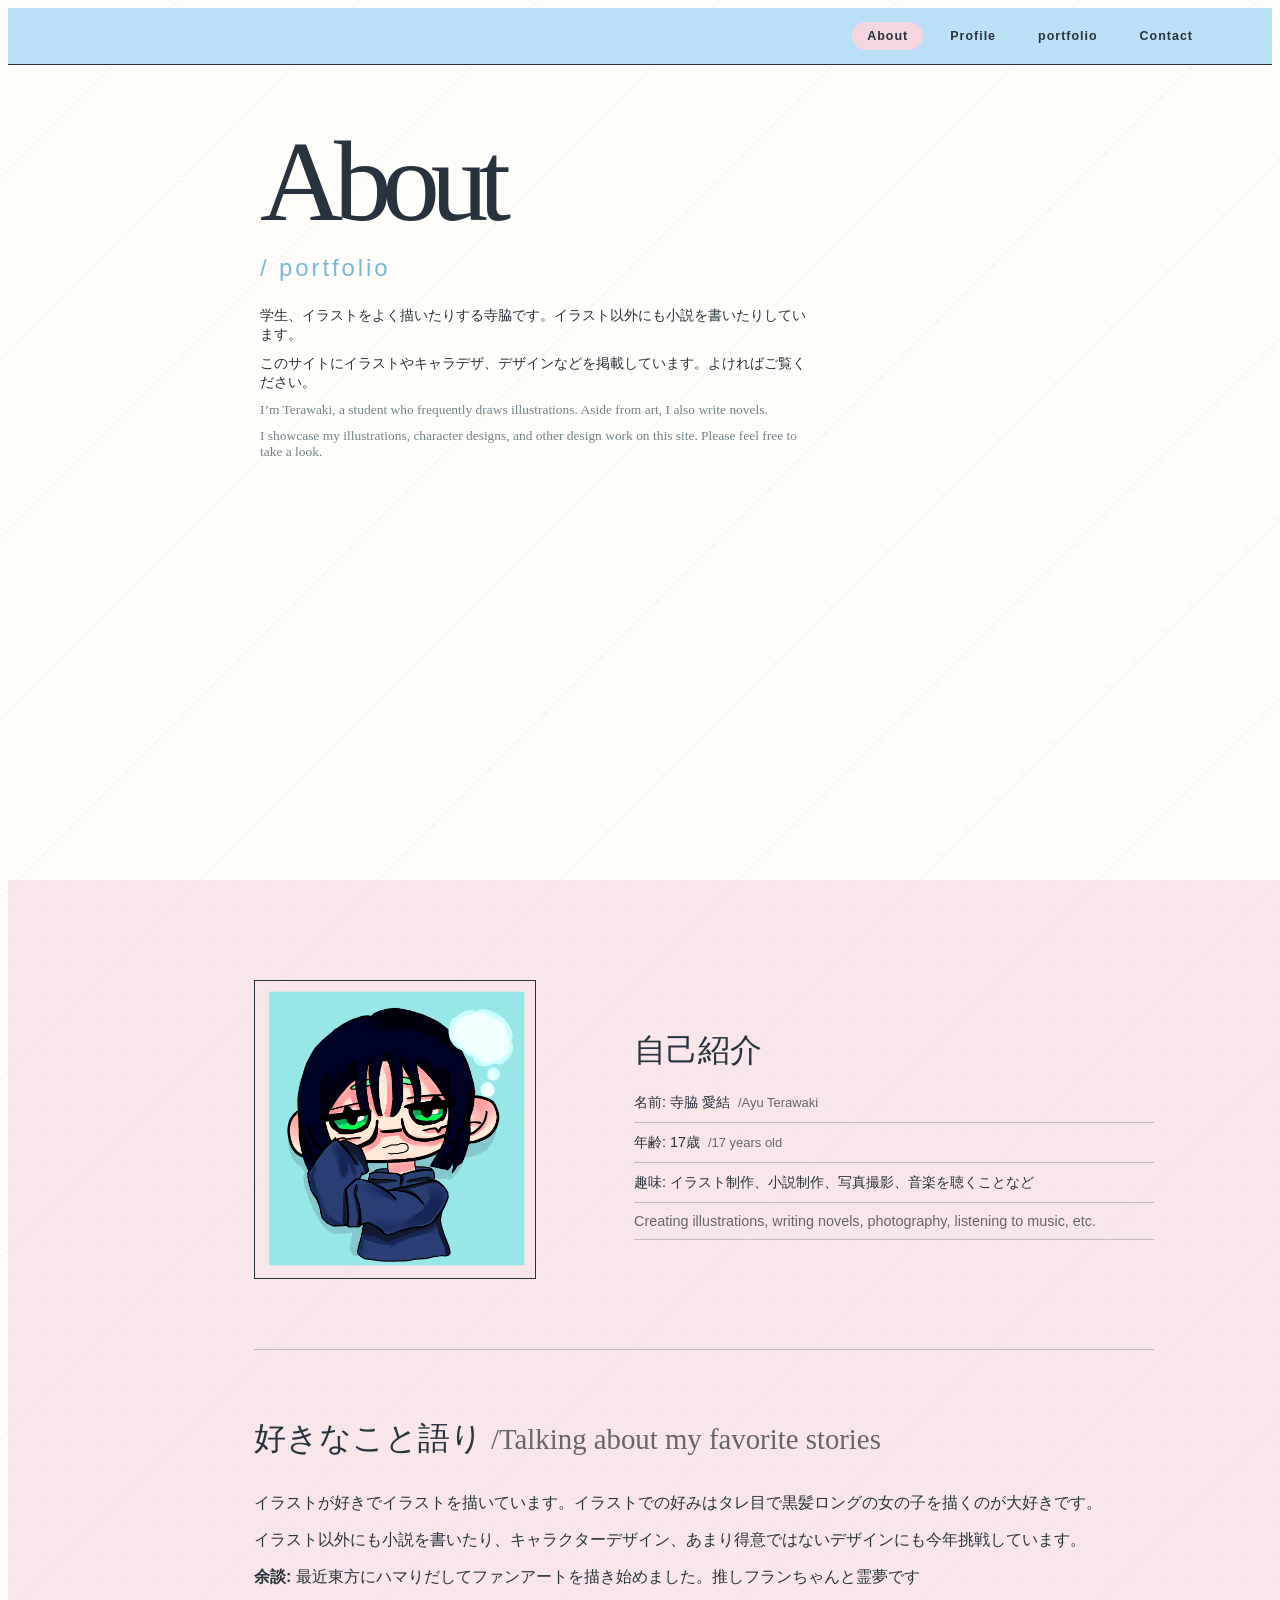
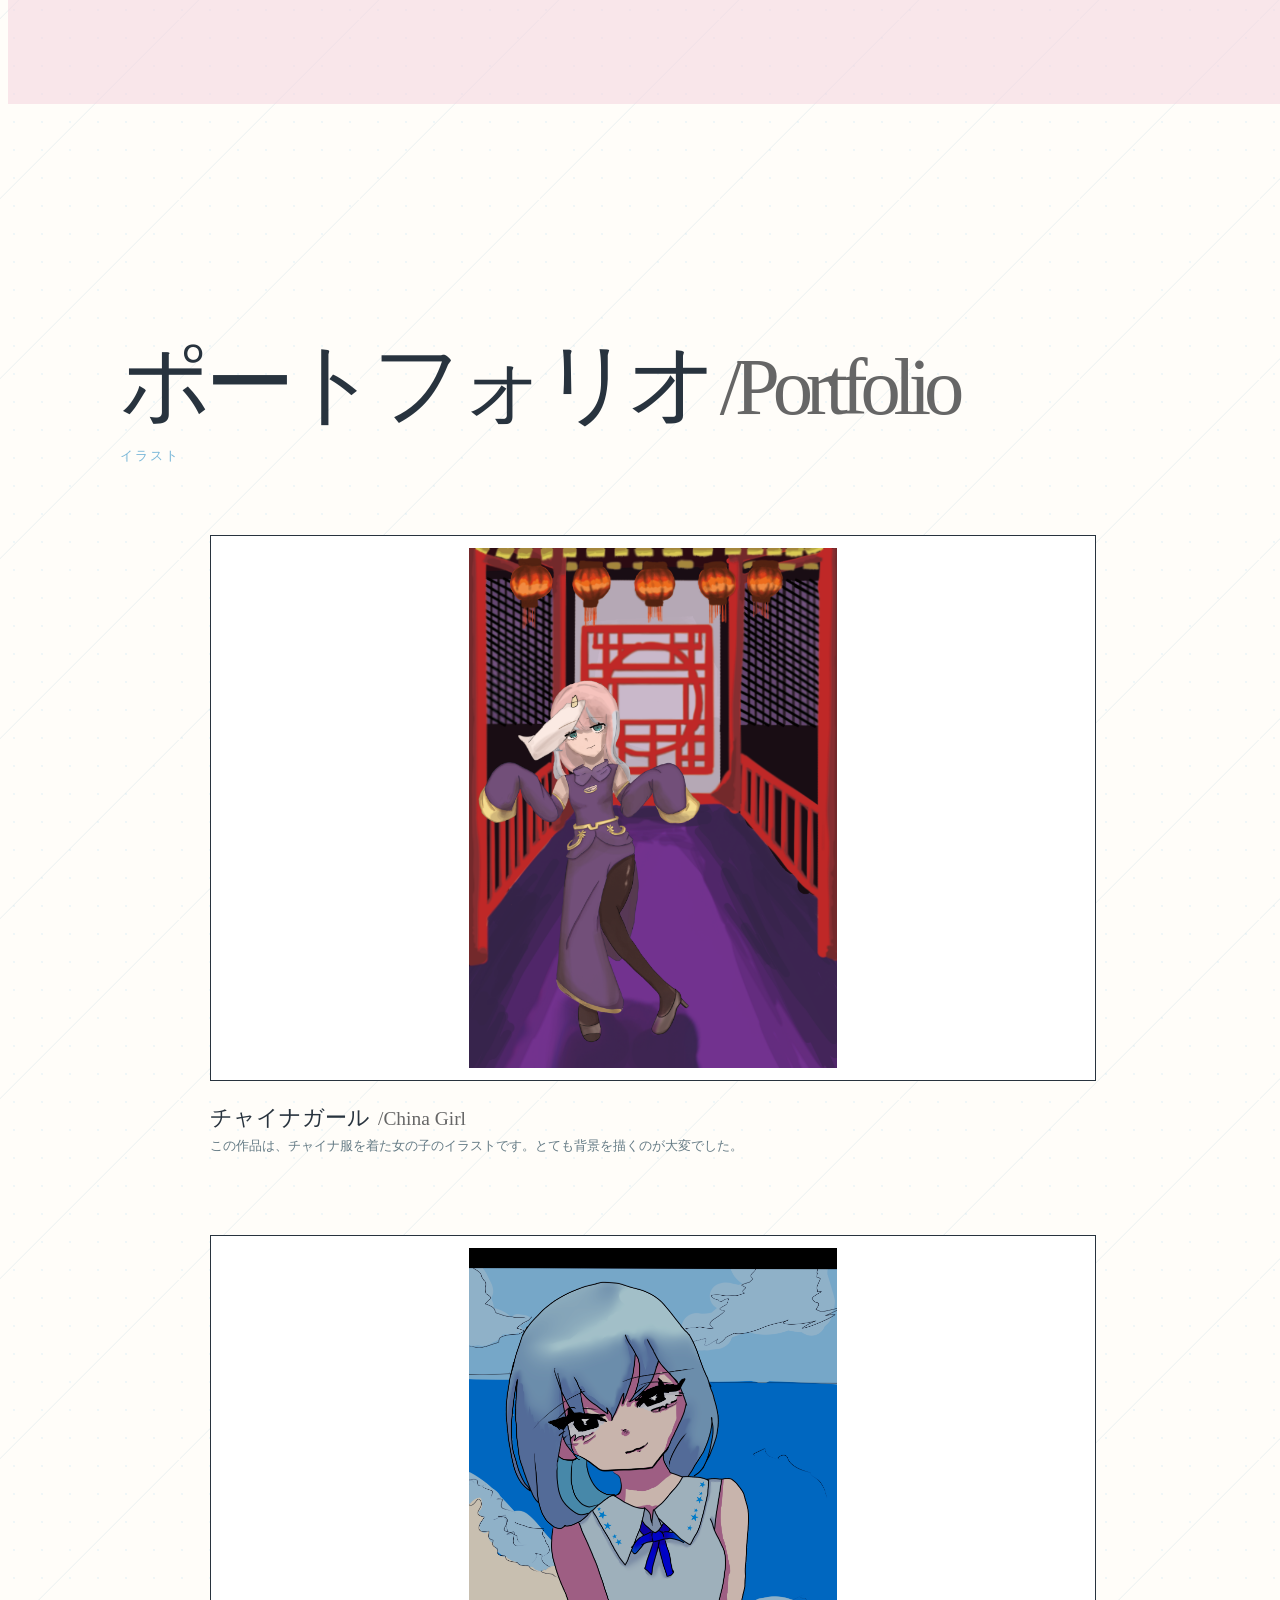
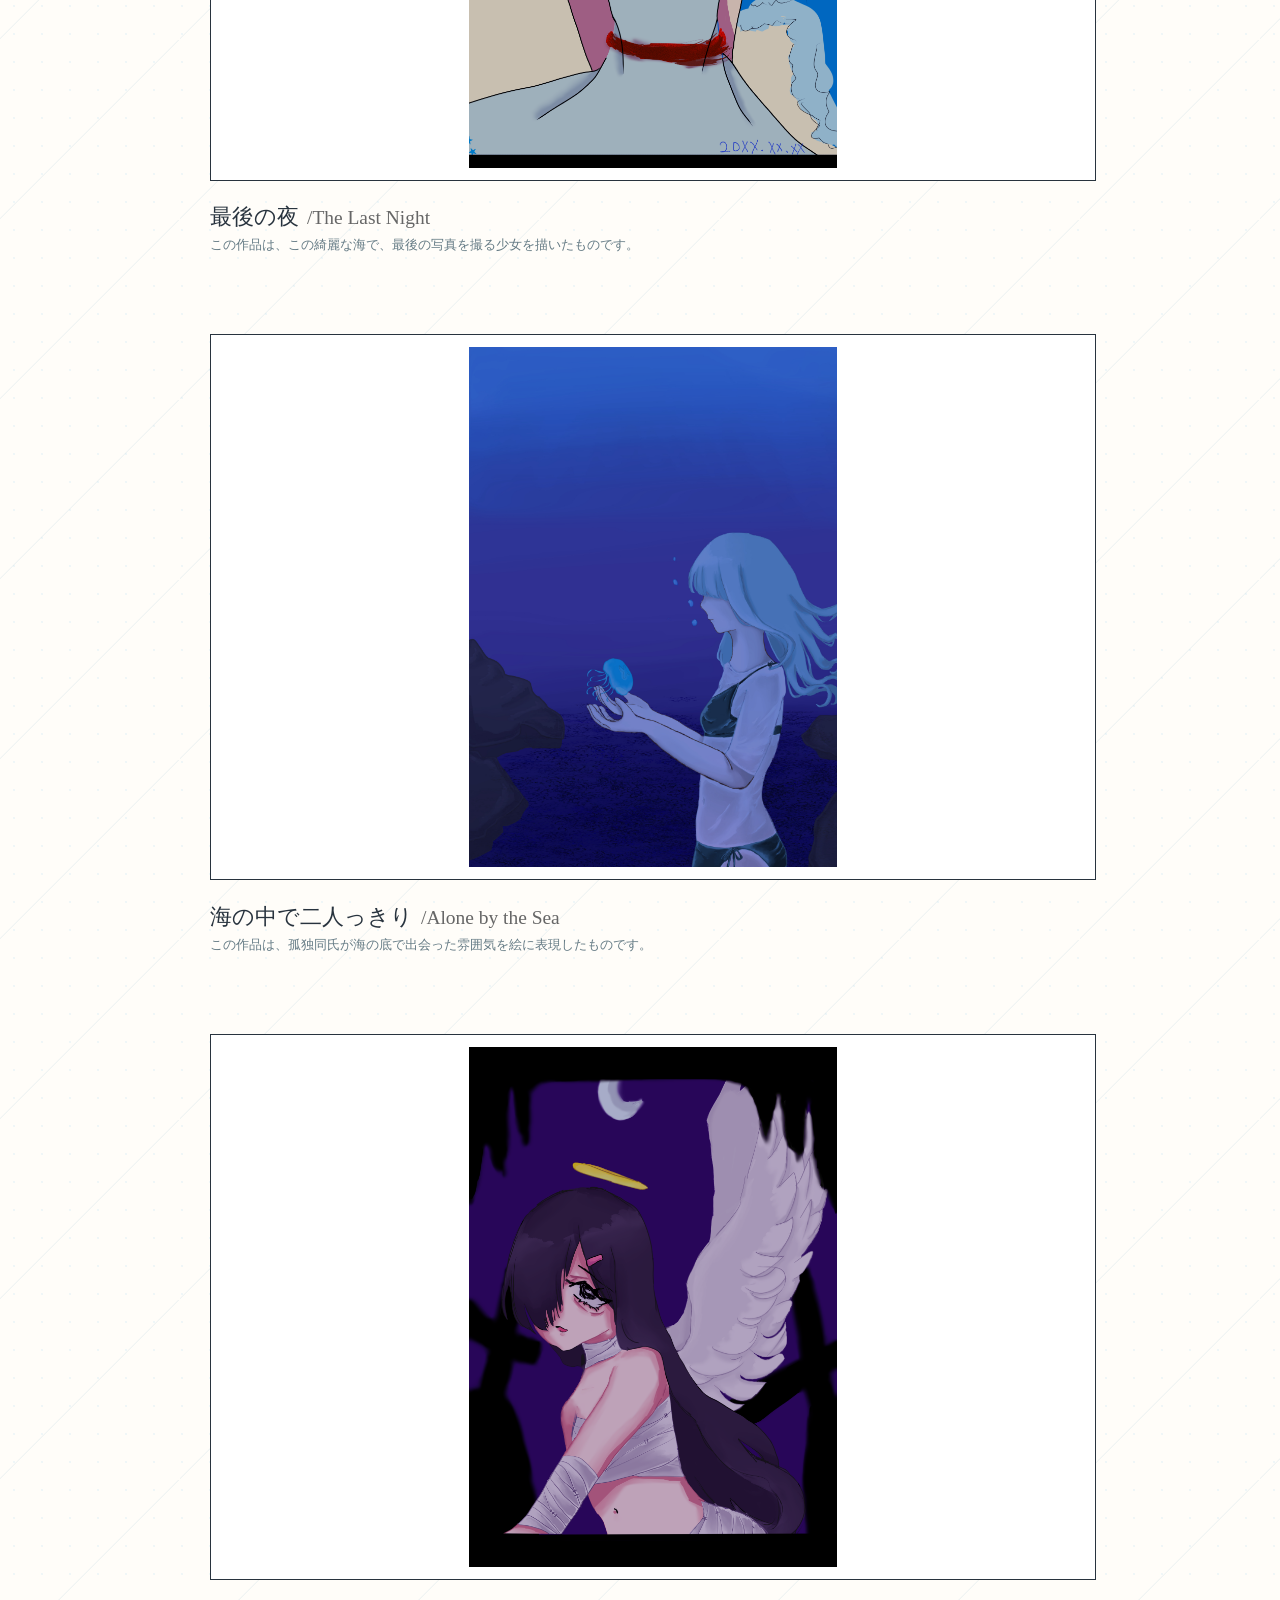
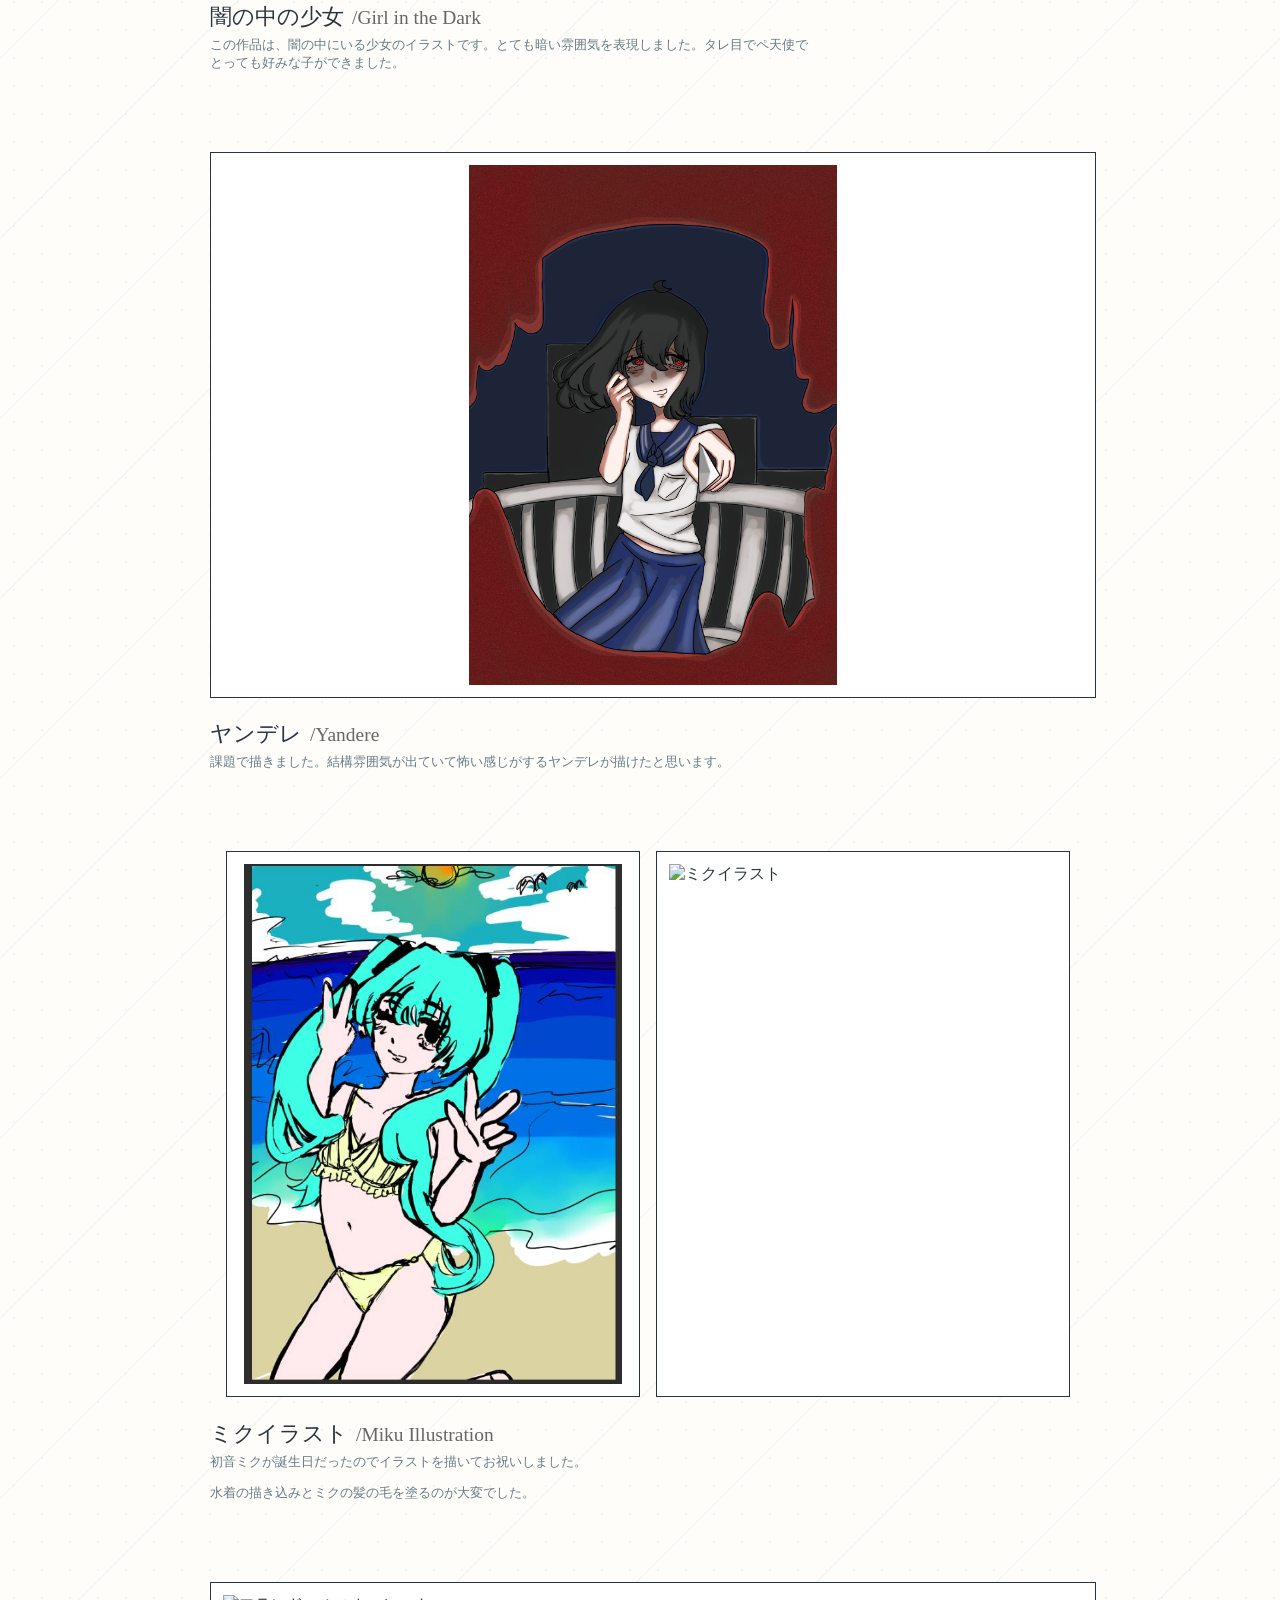
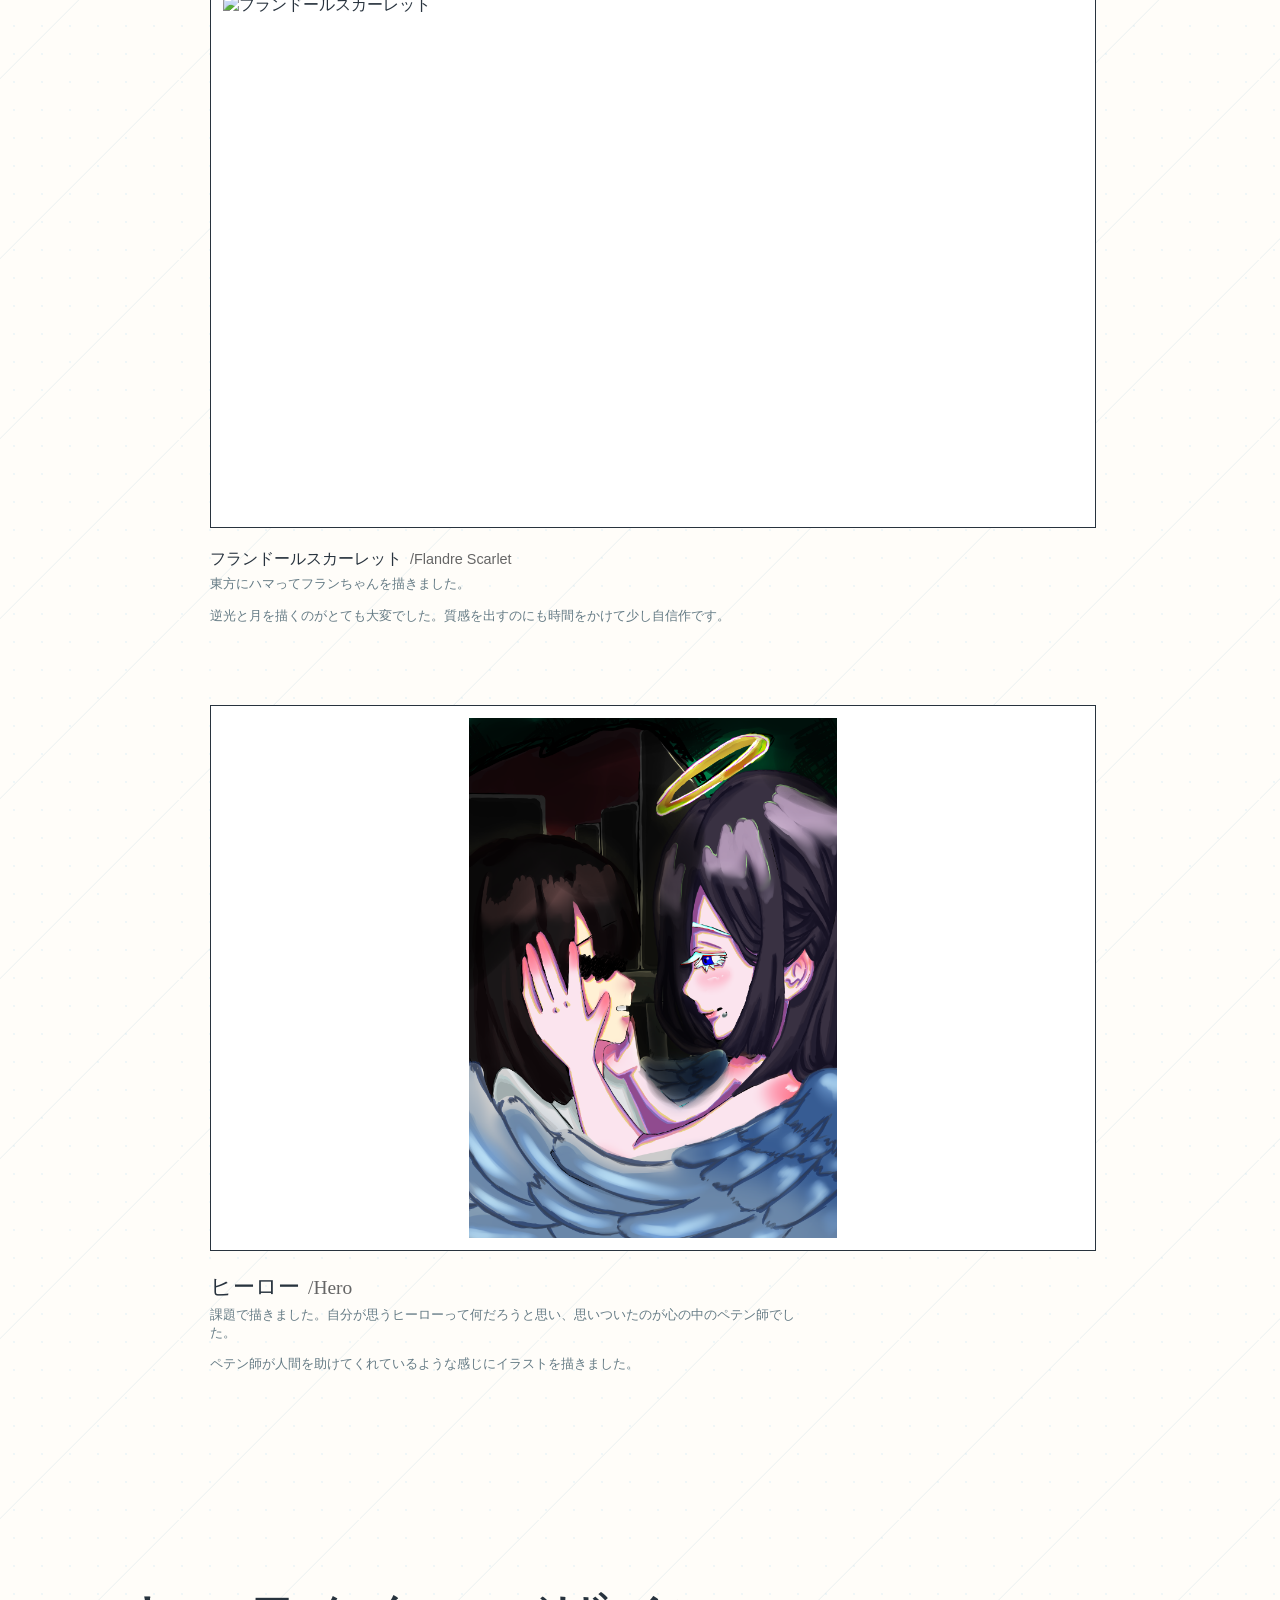
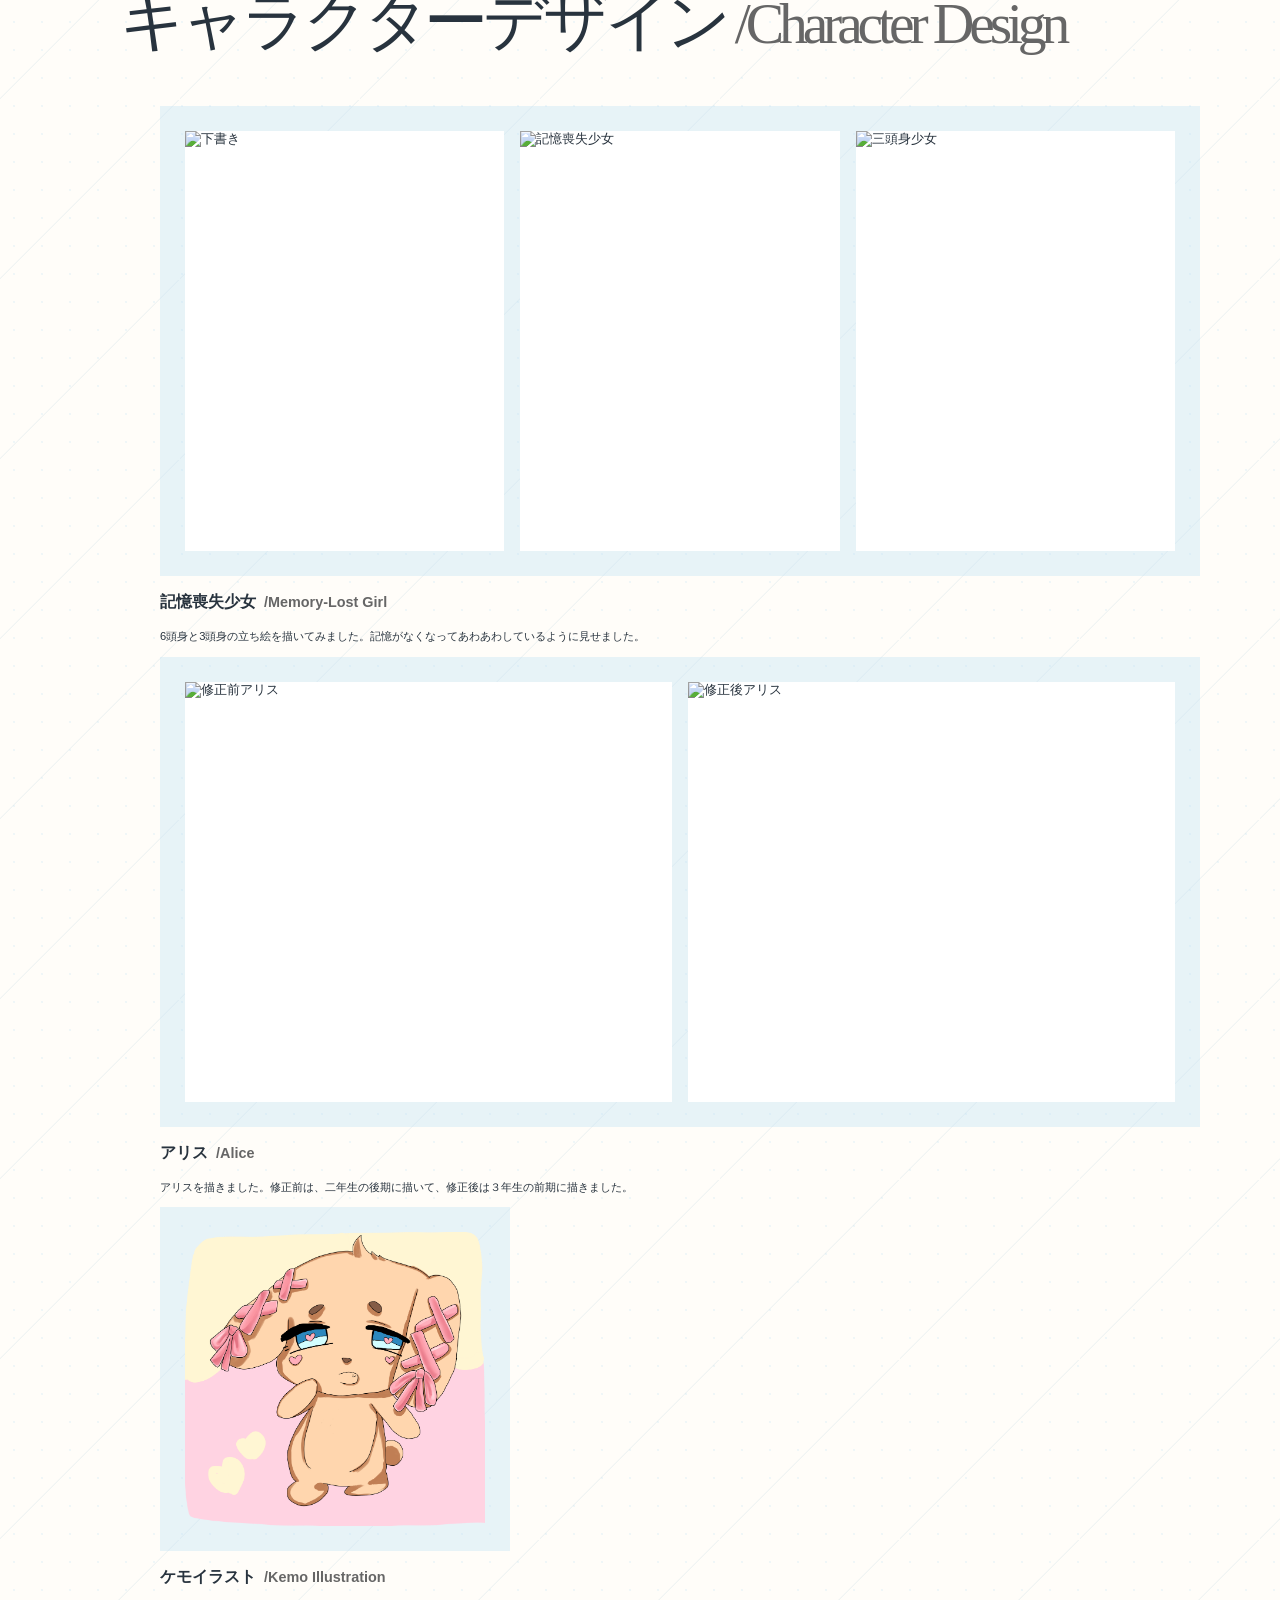
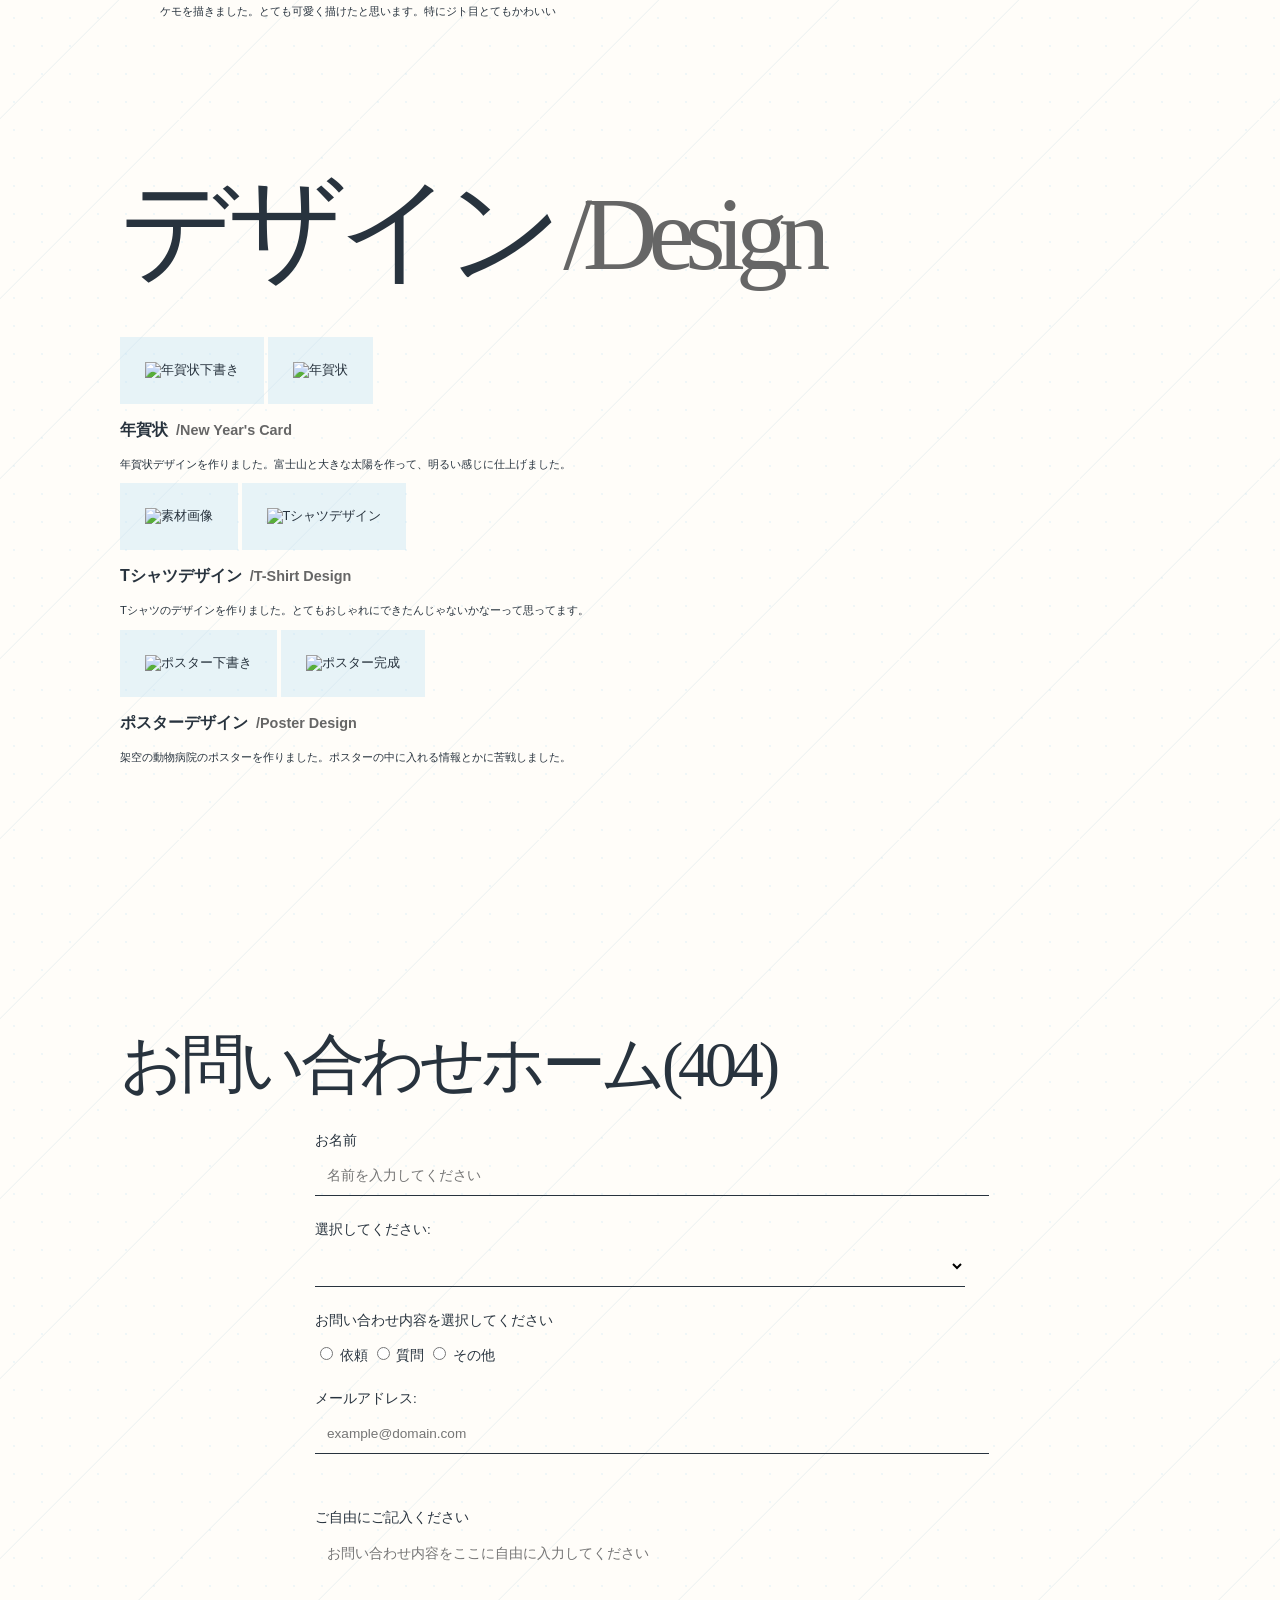
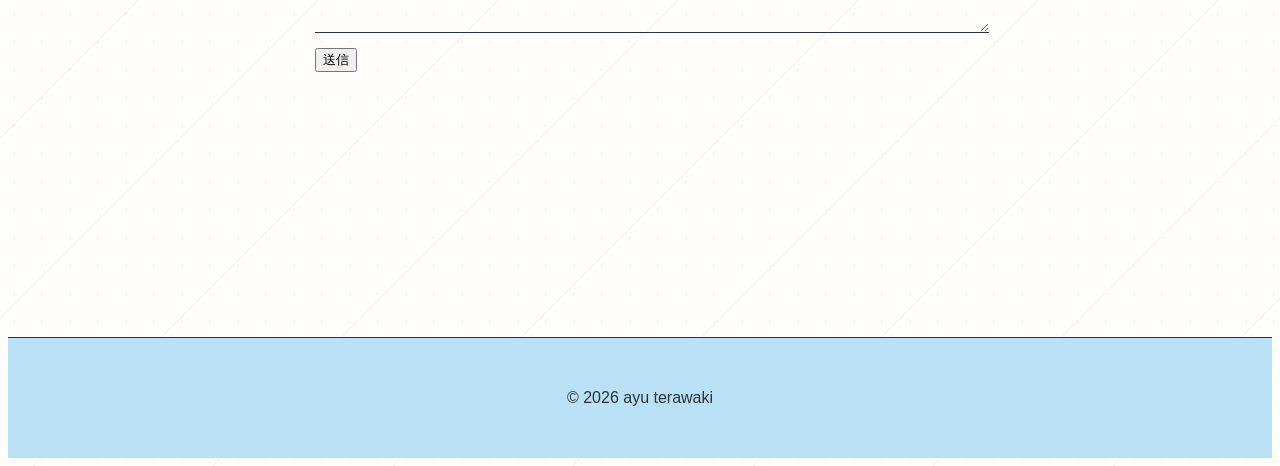
==== index.html @ 511d2768 "Add files via upload" ====
<!DOCTYPE html>
<html lang="ja">

<head>
    <meta charset="UTF-8">
    <meta name="viewport" content="width=device-width, initial-scale=1.0">
    <meta rel="stylesheet" href="WEBサイト.css">
    <link rel="stylesheet" href="WEBサイト.css">
    <title>ウェブサイト</title>
</head>

<body>
    <header class="nav-container">
        <nav>
            <ul>
                <li><a href="#about" class="btn-about">About</a></li>
                <li><a href="#profile" class="btn-profile">Profile</a></li>
                <li><a href="#portfolio" class="btn-portfolio">portfolio</a></li>
                <li><a href="#contact" class="btn-contact">Contact</a></li>
            </ul>
        </nav>
    </header>

    <section id="about" class="page-content default">
        <main>
            <h1>About</h1>
            <p>学生、イラストをよく描いたりする寺脇です。イラスト以外にも小説を書いたりしています。</p>
            <p>このサイトにイラストやキャラデザ、デザインなどを掲載しています。よければご覧ください。</p>
            <p class="en-text">I’m Terawaki, a student who frequently draws illustrations. Aside from art, I also write
                novels.</p>
            <p class="en-text">I showcase my illustrations, character designs, and other design work on this site.
                Please feel free to take a look.</p>
            <!-- <h3><strong>注意:</strong>小説にはいじめ、暴力、生々しい描写が含まれます。注意事項をしっかりとお読みの上、閲覧してください。</h3> -->
        </main>
    </section>

    <section id="profile" class="page-content">
        <div class="profile-container">
            <!-- アイコン画像 -->
            <picture class="icon-img">
                <source srcset="画像/アイコン.png" media="(min-width: 300px) and (orientation: portrait)">
                <source srcset="画像/アイコン.png" media="(orientation: landscape)">
                <img src="画像/アイコン.png" alt="アイコン画像">
            </picture>

            <!-- 自己紹介テキスト（shift-upを外して別のクラスに整理） -->
            <div class="sub-title">
                <table>
                    <thead>
                        <tr>
                            <th>自己紹介</th>
                        </tr>
                    </thead>
                    <tbody>
                        <tr>
                            <td>名前: 寺脇 愛結<span class="en-text">/Ayu Terawaki</span></td>
                        </tr>
                        <tr>
                            <td>年齢: 17歳<span class="en-text">/17 years old</span></td>
                        </tr>
                        <tr>
                            <td>趣味: イラスト制作、小説制作、写真撮影、音楽を聴くことなど</td>
                        </tr>

                        <tr>
                            <td class="en-text">Creating illustrations, writing novels, photography, listening to music,
                                etc.</td>
                        </tr>
                    </tbody>
                </table>
            </div>
        </div>
        <div class="story-content">
            <h3>好きなこと語り<span class="en-text">/Talking about my favorite stories</span></h3>
            <p>イラストが好きでイラストを描いています。イラストでの好みはタレ目で黒髪ロングの女の子を描くのが大好きです。</p>
            <p>イラスト以外にも小説を書いたり、キャラクターデザイン、あまり得意ではないデザインにも今年挑戦しています。</p>
            <p><strong>余談:</strong> 最近東方にハマりだしてファンアートを描き始めました。推しフランちゃんと霊夢です</p>
        </div>

    </section>

    <section id="portfolio" class="page-content">
        <h2>ポートフォリオ<span class="en-text">/Portfolio</span></h2>
        <h3>イラスト</h3>
        <picture class="single-img">
            <source srcset="画像/7月3.png" media="(min-width: 500px)and (orientation: portrait)">
            <source srcset="画像/7月3.png" media="(orientation: landscape)">
            <img src="画像/7月3.png" alt="チャイナガール">
        </picture>
        <figcaption>
            <h3>チャイナガール<span class="en-text">/China Girl</span></h3>
            <p>この作品は、チャイナ服を着た女の子のイラストです。とても背景を描くのが大変でした。</p>
        </figcaption>

        <picture class="single-img">
            <source srcset="画像/8月25.png" media="(min-width: 500px)and (orientation: portrait)">
            <source srcset="画像/8月25.png" media="(orientation: landscape)">
            <img src="画像/8月25.png" alt="最後の夜">
        </picture>
        <figcaption>
            <h3>最後の夜<span class="en-text">/The Last Night</span></h3>
            <p>この作品は、この綺麗な海で、最後の写真を撮る少女を描いたものです。</p>
        </figcaption>

        <picture class="single-img">
            <source srcset="画像/9月24.jpg" media="(min-width: 500px)and (orientation: portrait)">
            <source srcset="画像/9月24.jpg" media="(orientation: landscape)">
            <img src="画像/9月24.jpg" alt="海の中で二人っきり">
        </picture>
        <figcaption>
            <h3>海の中で二人っきり<span class="en-text">/Alone by the Sea</span></h3>
            <p>この作品は、孤独同氏が海の底で出会った雰囲気を絵に表現したものです。</p>
        </figcaption>

        <picture class="single-img">
            <source srcset="画像/10月19.png" media="(min-width: 500px)and (orientation: portrait)">
            <source srcset="画像/10月19.png" media="(orientation: landscape)">
            <img src="画像/10月19.png" alt="闇の中の少女">
        </picture>
        <figcaption>
            <h3>闇の中の少女<span class="en-text">/Girl in the Dark</span></h3>
            <p>この作品は、闇の中にいる少女のイラストです。とても暗い雰囲気を表現しました。タレ目でペ天使でとっても好みな子ができました。</p>
        </figcaption>

        <picture class="single-img">
            <source srcset="画像/8月28.png" media="(min-width: 500px)and (orientation: portrait)">
            <source srcset="画像/8月28.png" media="(orientation: landscape)">
            <img src="画像/8月28.png" alt="ヤンデレ">
        </picture>
        <figcaption>
            <h3>ヤンデレ<span class="en-text">/Yandere</span></h3>
            <p>課題で描きました。結構雰囲気が出ていて怖い感じがするヤンデレが描けたと思います。</p>
        </figcaption>

        <picture class="single-img miku-images">
            <source srcset="画像/ミク.png" media="(min-width: 500px)and (orientation: portrait)">
            <img src="画像/13707.jpg" alt="ミクイラストラフ">
            <img src="画像/ミク.png" alt="ミクイラスト">
        </picture>
        <figcaption>
            <h3>ミクイラスト<span class="en-text">/Miku Illustration</span></h3>
            <p>初音ミクが誕生日だったのでイラストを描いてお祝いしました。</p>
            <p>水着の描き込みとミクの髪の毛を塗るのが大変でした。</p>
        </figcaption>

        <picture class="single-img">
            <source srcset="画像/フランドール.png">
            <source srcset="画像/フランドール.png" media="(orientation: landscape)">
            <img src="画像/フランドール.png" alt="フランドールスカーレット">
        </picture>
        <figcaption>
            <h3></h3>フランドールスカーレット<span class="en-text">/Flandre Scarlet</span></h3>
            <p>東方にハマってフランちゃんを描きました。</p>
            <p>逆光と月を描くのがとても大変でした。質感を出すのにも時間をかけて少し自信作です。</p>
        </figcaption>

        <picture class="single-img">
            <source srcset="画像/ヒーロー.png" media="(min-width: 500px)and (orientation: portrait)">
            <source srcset="画像/ヒーロー.png" media="(orientation: landscape)">
            <img src="画像/ヒーロー.png" alt="ヒーロー">
        </picture>
        <figcaption>
            <h3>ヒーロー<span class="en-text">/Hero</span></h3>
            <p>課題で描きました。自分が思うヒーローって何だろうと思い、思いついたのが心の中のペテン師でした。</p>
            <p>ペテン師が人間を助けてくれているような感じにイラストを描きました。</p>
        </figcaption>



    </section>


    <section class="page-content">
        <h2>キャラクターデザイン<span class="en-text">/Character Design</span></h2>

        <figure class="work-card awaawa-img">
            <div class="image-group">
                <img src="画像/立ち絵加工.png" alt="下書き" class="sd-img" id="sd-img">
                <img src="画像/記憶喪失少女.png" alt="記憶喪失少女" class="tachie-img">
                <img src="画像/記憶喪失少女3頭身.png" alt="三頭身少女" class="sd-img">
            </div>
            <figcaption>
                <h3>記憶喪失少女<span class="en-text">/Memory-Lost Girl</span></h3>
                <p>6頭身と3頭身の立ち絵を描いてみました。記憶がなくなってあわあわしているように見せました。</p>
            </figcaption>
        </figure>

        <figure class="work-card alice-img">
            <div class="image-group">
                <img src="画像/修正前アリス.png" alt="修正前アリス" class="alice-img">
                <img src="画像/修正後アリス.png" alt="修正後アリス" class="alice-img">
            </div>
            <figcaption>
                <h3>アリス<span class="en-text">/Alice</span></h3>
                <p>アリスを描きました。修正前は、二年生の後期に描いて、修正後は３年生の前期に描きました。</p>
            </figcaption>
        </figure>

        <figure class="work-card kemo-img">
            <img src="画像/ケモ.png" alt="ケモイラスト" class="single-img">
            <figcaption>
                <h3>ケモイラスト<span class="en-text">/Kemo Illustration</span></h3>
                <p>ケモを描きました。とても可愛く描けたと思います。特にジト目とてもかわいい</p>
            </figcaption>
        </figure>
    </section>

    <section class="page-content design-section">
        <h2>デザイン<span class="en-text">/Design</span></h2>

        <img src="画像/下書き.png" alt="年賀状下書き" class="portfolio-img" style="width: 300px; height: auto;">
        <img src="画像/年賀状.png" alt="年賀状" class="portfolio-img" style="width: 300px; height: auto;">
        <figcaption>
            <h3>年賀状<span class="en-text">/New Year's Card</span></h3>
            <p>年賀状デザインを作りました。富士山と大きな太陽を作って、明るい感じに仕上げました。</p>
        </figcaption>

        <img src="画像/画像素材.JPEG" alt="素材画像" class="portfolio-img" style="width: 300px; height: auto;">
        <img src="画像/フレッシュ.png" alt="Tシャツデザイン" class="portfolio-img" style="width: 300px; height: auto;">
        <figcaption>
            <h3>Tシャツデザイン<span class="en-text">/T-Shirt Design</span></h3>
            <p>Tシャツのデザインを作りました。とてもおしゃれにできたんじゃないかなーって思ってます。</p>
        </figcaption>

        <img src="画像/ポスター下書き塗.png" alt="ポスター下書き" class="portfolio-img" style="width: 300px; height: auto;">
        <img src="画像/架空の動物病院ポスター完成.png" alt="ポスター完成" class="portfolio-img" style="width: 300px; height: auto;">
        <figcaption>
            <h3>ポスターデザイン<span class="en-text">/Poster Design</span></h3>
            <p>架空の動物病院のポスターを作りました。ポスターの中に入れる情報とかに苦戦しました。</p>
        </figcaption>

    </section>

    <section id="contact" class="page-content">
        <h2>お問い合わせホーム(404)</h2><br>

        <form action="送信先のURL" method="post">
            <div class="input-group">
                <label for="user-name">お名前</label>
                <input type="text" id="user-name" name="user-name" placeholder="名前を入力してください">
            </div>
            <!-- 名前 -->

            <div class="input-group">
                <label for="user-type">選択してください:</label>
                <select name="user-type" id="user-type">
                    <option value=""></option>
                    <option value="student">学生</option>
                    <option value="worker">社会人</option>
                </select>
            </div>
            <!-- お問い合わせ内容 -->

            <div class="input-group">
                <p>お問い合わせ内容を選択してください</p>
                <input type="radio" id="request" name="inquiry" value="request">
                <label for="request">依頼</label>
                <input type="radio" id="question" name="inquiry" value="question">
                <label for="question">質問</label>
                <input type="radio" id="other" name="inquiry" value="other">
                <label for="other">その他</label><br>
            </div>

            <div class="input-group">
                <label for="email">メールアドレス:</label>
                <input type="email" id="email" name="email" placeholder="example@domain.com"><br><br>
            </div>

            <div class="input-group">
                <label for="message">ご自由にご記入ください</label><br>
                <textarea name="message" id="message" rows="5" cols="40"
                    placeholder="お問い合わせ内容をここに自由に入力してください"></textarea><br>
                <input type="submit" value="送信">
            </div>
        </form>
    </section>
    <div class="image-modal" id="image-modal" role="dialog" aria-modal="true" aria-label="画像の拡大表示" hidden>
        <button class="image-modal-close" type="button" aria-label="画像を閉じる">&times;</button>
        <img class="image-modal-content" id="image-modal-content" src="" alt="">
    </div>
    <footer>
        <p>&copy; 2026 ayu terawaki</p>
    </footer>
    <script src="script.js"></script>
</body>

</html>
---- WEBサイト.css ----
footer {
    width: 100%;
    max-width: 1000px;
    /* ここでお好みの横幅に調整できます */
    margin: 0 auto;
    /* 常に画面の中央に配置 */
    box-sizing: border-box;
}


/* ヘッダー全体：ワンカラムの上部に固定 */
header.nav-container {
    position: sticky;
    top: 0;
    z-index: 999;
    background-color: #f6f6fe;
    border-bottom: 2px solid #333;
    /* 下線をつけてヘッダーらしく */
    padding: 15px 20px;
}

main {
    padding-top: 20px;
}


/* メニュー項目を横並び・中央揃え */
.nav-container ul {
    display: flex;
    justify-content: center;
    /* ボタンを中央寄せ */
    align-items: center;
    gap: 20px;
    list-style: none;
    margin: 0;
    padding: 0;
}

.nav-container a {
    display: inline-block;
    padding: 10px 25px;
    color: #0044cc;
    text-decoration: none;
    font-weight: bold;
    font-family: monospace;
    border-radius: 6px;
    transition: background-color 0.3s, color 0.3s;
}

/* ホバー（マウスをのせたとき）のシンプルな効果 */
.nav-container a:hover {
    background-color: #e0e0f8;
}

/* ==========================================
   2. 選択中ボタンのハイライト（シンプル版）
   ========================================== */
/* 複雑なスライドをやめ、ターゲット選択時にボタン背景色を変える安全な記述 */
body:not(:has(:target)) .btn-about,
body:has(#about:target) .btn-about,
body:has(#profile:target) .btn-profile,
body:has(#portfolio:target) .btn-portfolio,
body:has(#contact:target) .btn-contact {
    background-color: #11110e;
    color: #f5f5ed;
}

/* ==========================================
   3. 画面切り替え（!importantを使わない安全な設計）
   ========================================== */
/* .page-content {
    display: none;
    padding: 30px 20px;
} */

/* 初期表示（#がない時はAboutを表示） */
:root:not(:has(:target)) #about {
    display: block;
}

/* ターゲット選択時の表示 */
/* #about:target,
#profile:target,
#portfolio:target,
#contact:target {
    display: block;
} */

/* ==========================================
   4. 画像＆レイアウト
   ========================================== */
img {
    max-width: 100%;
    height: auto;
    vertical-align: bottom;
}

.image-group {
    display: flex;
    flex-wrap: wrap;
    gap: 20px;
    align-items: flex-end;
}

.icon-img img {
    width: 250px;
    height: 250px;
}

.single-img,
.single-img img {
    width: 300px;
    height: auto;
}

.tachie-img,
.sd-img {
    width: 300px;
    height: auto;
}

.alice-img {
    width: 500px;
    height: auto;
}

footer {
    text-align: center;
    padding: 30px 0;
    border-top: 1px solid #ddd;
    margin-top: 40px;
}

/* 補助クラス */
.right-title {
    text-align: right;
}

/* .shift-up {
    margin-left: 300px;
    transform: translateY(-200px);
} */

/* 画像とテキストを綺麗に横並びにする設定 */
.profile-container {
    display: flex;
    align-items: flex-start;
    /* 上揃え */
    gap: 20px;
    /* 画像とテキストの隙間 */
    margin-bottom: 30px;
}

/* 英語のサブタイトルが見やすくなるように調整 */
.sub-label {
    line-height: 1;
    margin-top: -10px;
    margin-bottom: 15px;
    color: #666;
}

/* 不要になった shift-up の指定は消すか0にします */
.shift-up {
    margin-left: 0;
    transform: none;
}

/* 画像と自己紹介テキストを綺麗に横並びにする */
.profile-container {
    display: flex;
    align-items: flex-start;
    gap: 20px;
    margin-bottom: 30px;
}

/* 英語のサブタイトル調整 */
.sub-label {
    line-height: 1;
    margin-top: -10px;
    margin-bottom: 15px;
    color: #666;
}

/* 1. 基本はすべて非表示にする */
.page-content {
    display: none;
    padding-top: 40px;
}

/* 2. URLに#がない時（初期状態）は About だけ表示 */
:root:not(:has(:target)) #about {
    display: block;
}

/* 3. クリックされた対象（#about, #profile, #contact）を表示 */
#about:target,
#profile:target,
#contact:target {
    display: block;
}

/* 4. portfolioが押された時は、portfolio機能を持つセクションをすべて表示 */
/* body:has(#portfolio:target) #portfolio,
body:has(#portfolio:target) .portfolio-section {
    display: block;
} */


html {
    scroll-behavior: smooth;
}

/* 全てのセクションを常に表示し、縦に並べる */
.page-content {
    display: block;
    /* 常に表示 */
    padding-top: 40px;
    margin-bottom: 80px;
    /* セクションごとの隙間 */
    scroll-margin-top: 70px;
    /* スクロール時にヘッダーと被らないための余白 */
}

/* 英語テキストを少し薄く小さくして主従関係をつける */
.en-text {
    font-size: 0.9em;
    color: #666;
    margin-left: 8px;
}

.en-text-sub {
    font-size: 0.85em;
    color: #777;
    margin-top: -8px;
    /* 趣味の日本語テキストと近づける */
}

#about main {
    text-align: left;
}

.sub-title table th,
.sub-title table td {
    text-align: left !important;
}

.sub-title table {
    margin-top: 90px !important;
    /* ★数字を大きくするとさらに下がります */
}

/* 自己紹介テーブル内の文字サイズを大きくする */
.sub-title table th {
    font-size: 1.4em !important;
    /* 見出し（自己紹介）のサイズ */
}

.sub-title table td {
    font-size: 1.1em !important;
    /* 各項目の文字サイズ */
}

.nav-container {
    display: flex !important;
    justify-content: flex-end !important;
    /* 右寄せにする */
}

.nav-container nav {
    margin-left: auto !important;
    /* 自動で左側をあけて右端へ押し出す */
}

.nav-container ul {
    justify-content: flex-end !important;
    margin: 0 !important;
}

/* 紫色の背景帯（ヘッダー）を画面横いっぱいに広げる */
header.nav-container {
    width: 100vw !important;
    max-width: 100vw !important;
    margin-left: calc(-50vw + 50%) !important;
    margin-right: calc(-50vw + 50%) !important;
    box-sizing: border-box !important;
}

main img,
.page-content img {
    cursor: zoom-in;
}

.image-modal[hidden] {
    display: none;
}

.image-modal {
    position: fixed;
    inset: 0;
    z-index: 1000;
    display: flex;
    align-items: center;
    justify-content: center;
    padding: 30px;
    background: rgb(0 0 0 / 80%);
}

.image-modal-content {
    max-width: min(90vw, 1000px);
    max-height: 90vh;
    width: auto;
    height: auto;
    object-fit: contain;
    cursor: zoom-out;
}

.image-modal-close {
    position: absolute;
    top: 16px;
    right: 24px;
    border: 0;
    background: transparent;
    color: #fff;
    font-size: 2.5rem;
    line-height: 1;
    cursor: pointer;
}

/* ポートフォリオ作品の表示サイズを統一 */
#portfolio .single-img {
    display: block;
    width: min(100%, 860px);
    margin: 50px auto 14px;
    padding: 16px;
    background: #eef8fc;
    border: 1px solid #c5dce7;
}

#portfolio .single-img img {
    display: block;
    width: 100%;
    height: 520px;
    margin: 0 auto;
    object-fit: contain;
    background: #ffffff;
}

#portfolio figcaption {
    width: min(100%, 860px);
    margin: 0 auto 55px;
}

@media (max-width: 640px) {
    #portfolio .single-img {
        width: 100%;
        padding: 8px;
        margin-top: 35px;
    }

    #portfolio .single-img img {
        height: 320px;
    }
}

/* Yoshito Illustration-inspired one-column layout */
:root {
    --site-ink: #28333e;
    --site-sky: #b9e0f4;
    --site-pink: #f4d6e1;
    --site-paper: #fffdf9;
    --site-line: #c9dce4;
}

body {
    min-width: 0;
    color: var(--site-ink);
    background-color: var(--site-paper);
    background-image:
        linear-gradient(135deg, transparent 0 49.4%, rgb(201 220 228 / 28%) 49.5% 49.8%, transparent 49.9%),
        radial-gradient(circle, rgb(185 224 244 / 22%) 1px, transparent 1px);
    background-size: 180px 180px, 28px 28px;
    font-family: "Trebuchet MS", "Yu Gothic", sans-serif;
}

header.nav-container {
    width: 100% !important;
    max-width: none !important;
    margin: 0 !important;
    padding: 14px 5vw;
    background: var(--site-sky);
    border-bottom: 1px solid var(--site-ink);
}

.nav-container ul {
    justify-content: flex-end !important;
    gap: 12px;
}

.nav-container a {
    padding: 7px 15px;
    color: var(--site-ink);
    border-radius: 999px;
    font-family: "Trebuchet MS", "Yu Gothic", sans-serif;
    font-size: .78rem;
    letter-spacing: .08em;
}

.nav-container a:hover,
body:not(:has(:target)) .btn-about,
body:has(#about:target) .btn-about,
body:has(#profile:target) .btn-profile,
body:has(#portfolio:target) .btn-portfolio,
body:has(#contact:target) .btn-contact {
    background: var(--site-pink);
    color: var(--site-ink);
}

.page-content {
    width: min(100% - 10vw, 1040px);
    margin: 0 auto 120px;
    padding: 100px 0 0;
    scroll-margin-top: 80px;
}

#about {
    min-height: 650px;
    display: flex;
    align-items: center;
    padding-top: 45px;
}

#about main {
    width: 100%;
    max-width: 760px;
    margin: 0 auto;
}

#about h1,
#portfolio>h2,
.page-content>h2 {
    margin: 0 0 24px;
    color: var(--site-ink);
    font-family: Georgia, "Times New Roman", serif;
    font-size: clamp(3.4rem, 9vw, 7.5rem);
    font-weight: 400;
    letter-spacing: -.08em;
    line-height: .9;
}

#portfolio>h2,
#portfolio+.page-content>h2 {
    font-size: clamp(3.2rem, 7vw, 6rem);
}

#portfolio+.page-content>h2 {
    font-size: clamp(2.8rem, 5vw, 4.8rem);
}

#about h1::after {
    content: " / portfolio";
    display: block;
    margin-top: 20px;
    color: #79b7d8;
    font: 400 clamp(1rem, 2vw, 1.5rem) "Trebuchet MS", "Yu Gothic", sans-serif;
    letter-spacing: .12em;
}

#about main p {
    max-width: 550px;
    margin: 10px 0;
    font-size: .9rem;
}

#about main .en-text {
    color: #70838d;
    font-family: Georgia, "Times New Roman", serif;
    font-size: .84rem;
}

#profile {
    width: 100%;
    max-width: none;
    padding: 100px 5vw;
    background: rgb(244 214 225 / 58%);
}

.profile-container,
.story-content {
    width: min(100%, 900px);
    margin-right: auto;
    margin-left: auto;
}

.profile-container {
    display: grid;
    grid-template-columns: minmax(180px, 280px) 1fr;
    align-items: center;
    gap: clamp(35px, 8vw, 100px);
    margin-bottom: 70px;
}

/* Keep the source image's natural aspect ratio. */
.icon-img,
.icon-img img {
    display: block;
    width: 100%;
    height: auto;
    aspect-ratio: auto;
    object-fit: initial;
}

.icon-img img {
    border: 1px solid var(--site-ink);
}

.sub-title table {
    width: 100%;
    margin: 0 !important;
    border-collapse: collapse;
}

.sub-title table th,
.sub-title table td {
    padding: 10px 0;
    border-bottom: 1px solid rgb(40 51 62 / 25%);
    font-size: .9rem !important;
}

.sub-title table th {
    border-bottom: 0;
    font-family: Georgia, "Times New Roman", serif;
    font-size: 2rem !important;
    font-weight: 400;
}

.story-content {
    padding-top: 35px;
    border-top: 1px solid rgb(40 51 62 / 25%);
}

.story-content h3 {
    font-family: Georgia, "Times New Roman", serif;
    font-size: 2rem;
    font-weight: 400;
}

#portfolio {
    padding-top: 120px;
}

#portfolio>h3 {
    margin-bottom: 45px;
    color: #79b7d8;
    font: .8rem "Trebuchet MS", "Yu Gothic", sans-serif;
    letter-spacing: .16em;
    text-transform: uppercase;
}

#portfolio .single-img {
    width: min(100%, 860px);
    margin: 70px auto 15px;
    padding: 0;
    background: transparent;
    border: 0;
}

#portfolio .single-img img {
    display: block;
    width: 100%;
    height: 520px;
    padding: 12px;
    background: white;
    border: 1px solid var(--site-ink);
    object-fit: contain;
}

#portfolio .miku-images {
    display: flex;
    gap: 16px;
    align-items: stretch;
}

#portfolio .miku-images img {
    width: calc(50% - 8px);
}

#portfolio figcaption {
    width: min(100%, 860px);
    margin: 0 auto 80px;
}

#portfolio figcaption h3 {
    margin-bottom: 0;
    font-family: Georgia, "Times New Roman", serif;
    font-size: 1.35rem;
    font-weight: 400;
}

#portfolio figcaption p {
    max-width: 600px;
    margin-top: 5px;
    color: #657b85;
    font-size: .82rem;
}

figcaption h3 {
    font-size: 1.35rem;
}

figcaption p {
    font-size: .82rem;
}

.page-content:not(#about):not(#profile):not(#portfolio):not(#contact) {
    width: min(100% - 10vw, 1040px);
}

.page-content:not(#about):not(#profile):not(#portfolio):not(#contact)>h2 {
    margin-bottom: 55px;
}

.image-group {
    justify-content: center;
    padding: 25px;
    background: rgb(185 224 244 / 35%);
}

.awaawa-img,
.work-card.alice-img {
    width: 100%;
}

.awaawa-img .image-group,
.work-card.alice-img .image-group {
    display: grid;
    gap: 16px;
    align-items: stretch;
    overflow: hidden;
}

.awaawa-img .image-group {
    grid-template-columns: repeat(3, minmax(0, 1fr));
}

.work-card.alice-img .image-group {
    grid-template-columns: repeat(2, minmax(0, 1fr));
}

.awaawa-img .image-group img,
.work-card.alice-img .image-group img {
    width: 100%;
    height: 420px;
    object-fit: contain;
    background: #fff;
}

.work-card,
.page-content:not(#about):not(#profile):not(#portfolio):not(#contact) .portfolio-img {
    max-width: 100%;
}

#portfolio+.page-content {
    background: transparent;
    font-size: .8rem;
}

#portfolio+.page-content figcaption h3 {
    font-size: 1rem;
}

#portfolio+.page-content figcaption p {
    font-size: .7rem;
}

.design-section {
    padding: 40px 28px;
    background: transparent;
    font-size: .8rem;
}

.design-section .portfolio-img {
    padding: 25px;
    background: rgb(185 224 244 / 35%);
    box-sizing: border-box;
}

.design-section figcaption h3 {
    font-size: 1rem;
}

.design-section figcaption p {
    font-size: .7rem;
}

.kemo-img {
    background: transparent;
}

.kemo-img>.single-img {
    padding: 25px;
    background: rgb(185 224 244 / 35%);
}

#contact {
    width: min(100% - 10vw, 1040px);
    padding-bottom: 120px;
    font-size: .85rem;
}

#contact>h2 {
    font-size: clamp(2.4rem, 5vw, 4.5rem);
}

#contact form {
    width: min(100%, 650px);
    margin: 0 auto;
}

#contact .input-group {
    margin-bottom: 25px;
}

#contact input[type="text"],
#contact input[type="email"],
#contact select,
#contact textarea {
    display: block;
    width: 100%;
    margin-top: 6px;
    padding: 12px;
    border: 0;
    border-bottom: 1px solid var(--site-ink);
    background: transparent;
    font: inherit;
}

footer {
    max-width: none;
    margin: 0;
    padding: 35px 5vw;
    background: var(--site-sky);
    border-top: 1px solid var(--site-ink);
}

@media (max-width: 640px) {
    .nav-container ul {
        justify-content: center !important;
        flex-wrap: wrap;
    }

    .page-content,
    .page-content:not(#about):not(#profile):not(#portfolio):not(#contact) {
        width: min(100% - 36px, 1040px);
        padding-top: 75px;
    }

    #about {
        min-height: 550px;
    }

    #profile {
        width: 100%;
        padding-right: 18px;
        padding-left: 18px;
    }

    .profile-container {
        display: block;
    }

    .icon-img {
        width: min(100%, 250px);
        margin: 0 auto 35px;
    }

    #portfolio .single-img img {
        height: 320px;
    }

    #portfolio .miku-images img {
        height: 240px;
    }

    .awaawa-img .image-group,
    .work-card.alice-img .image-group {
        overflow-x: auto;
        justify-content: start;
    }

    .awaawa-img .image-group img,
    .work-card.alice-img .image-group img {
        min-width: 220px;
        height: 320px;
    }
}
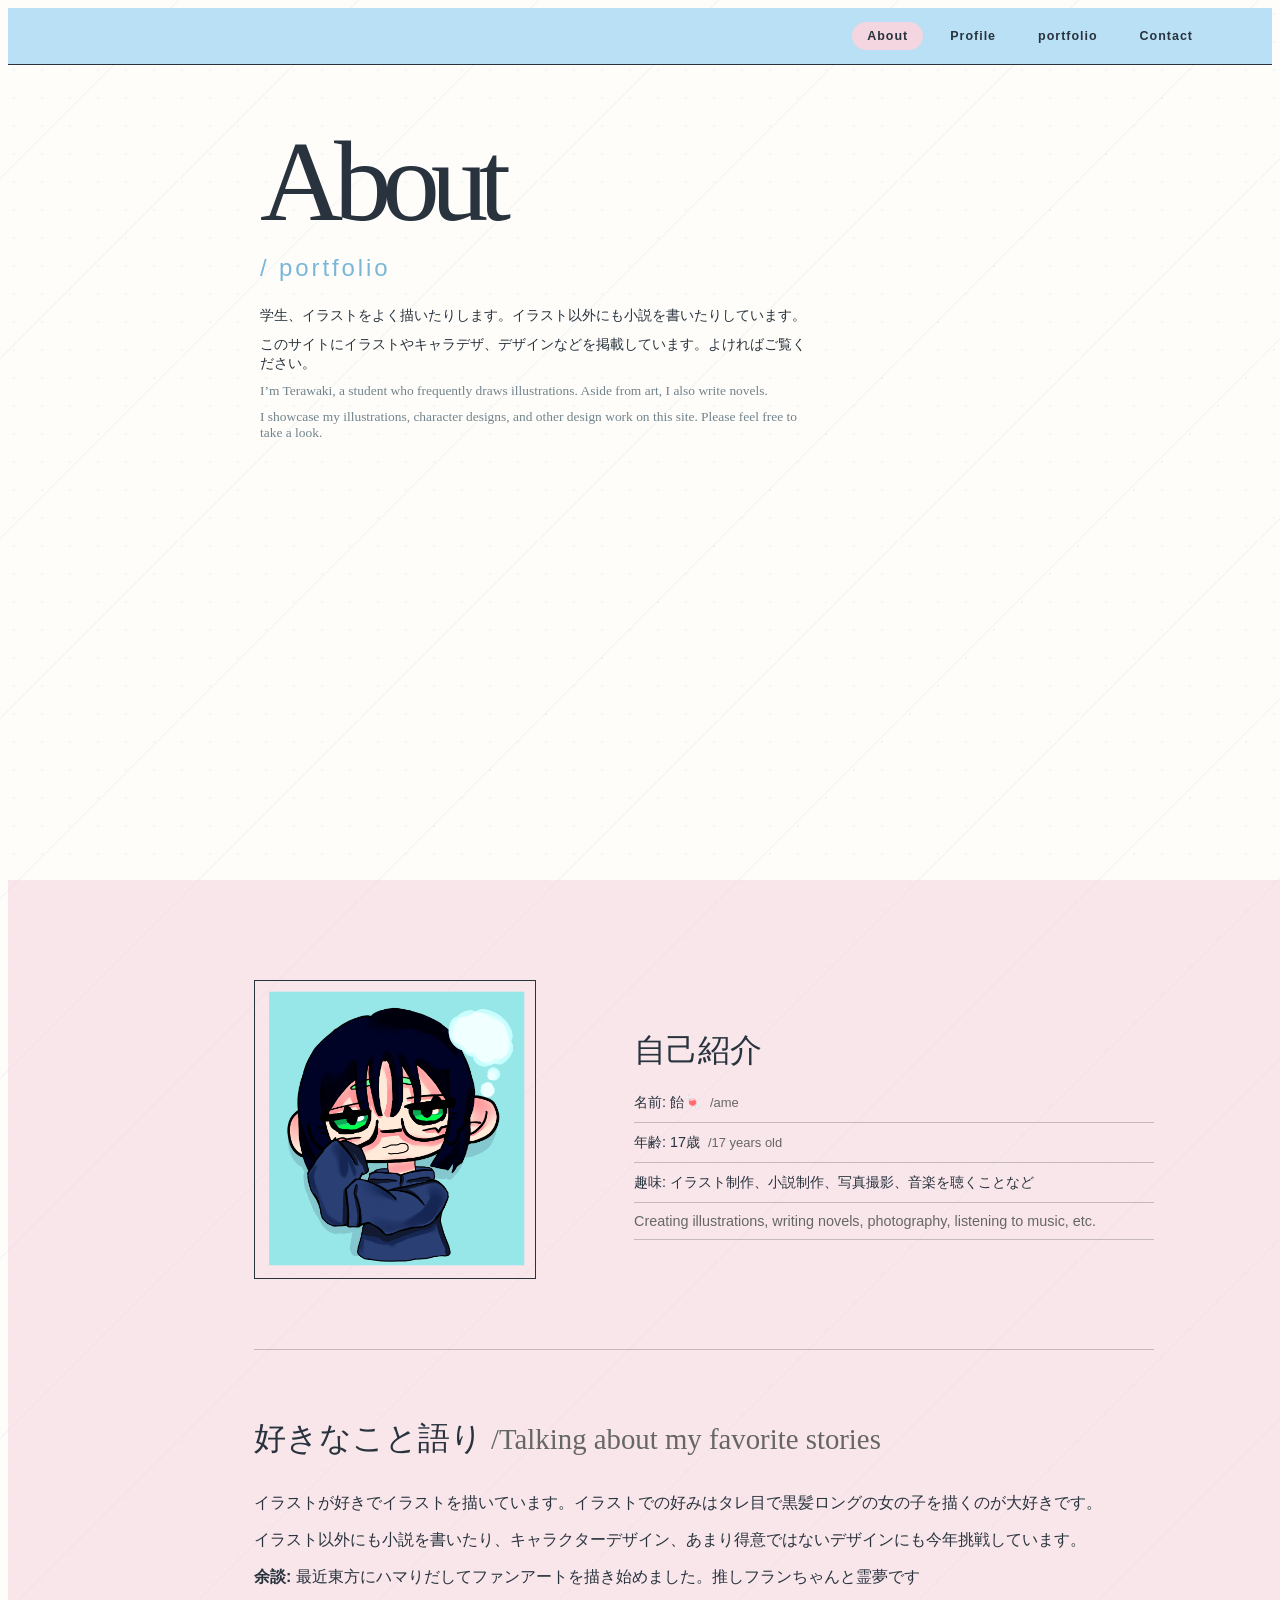
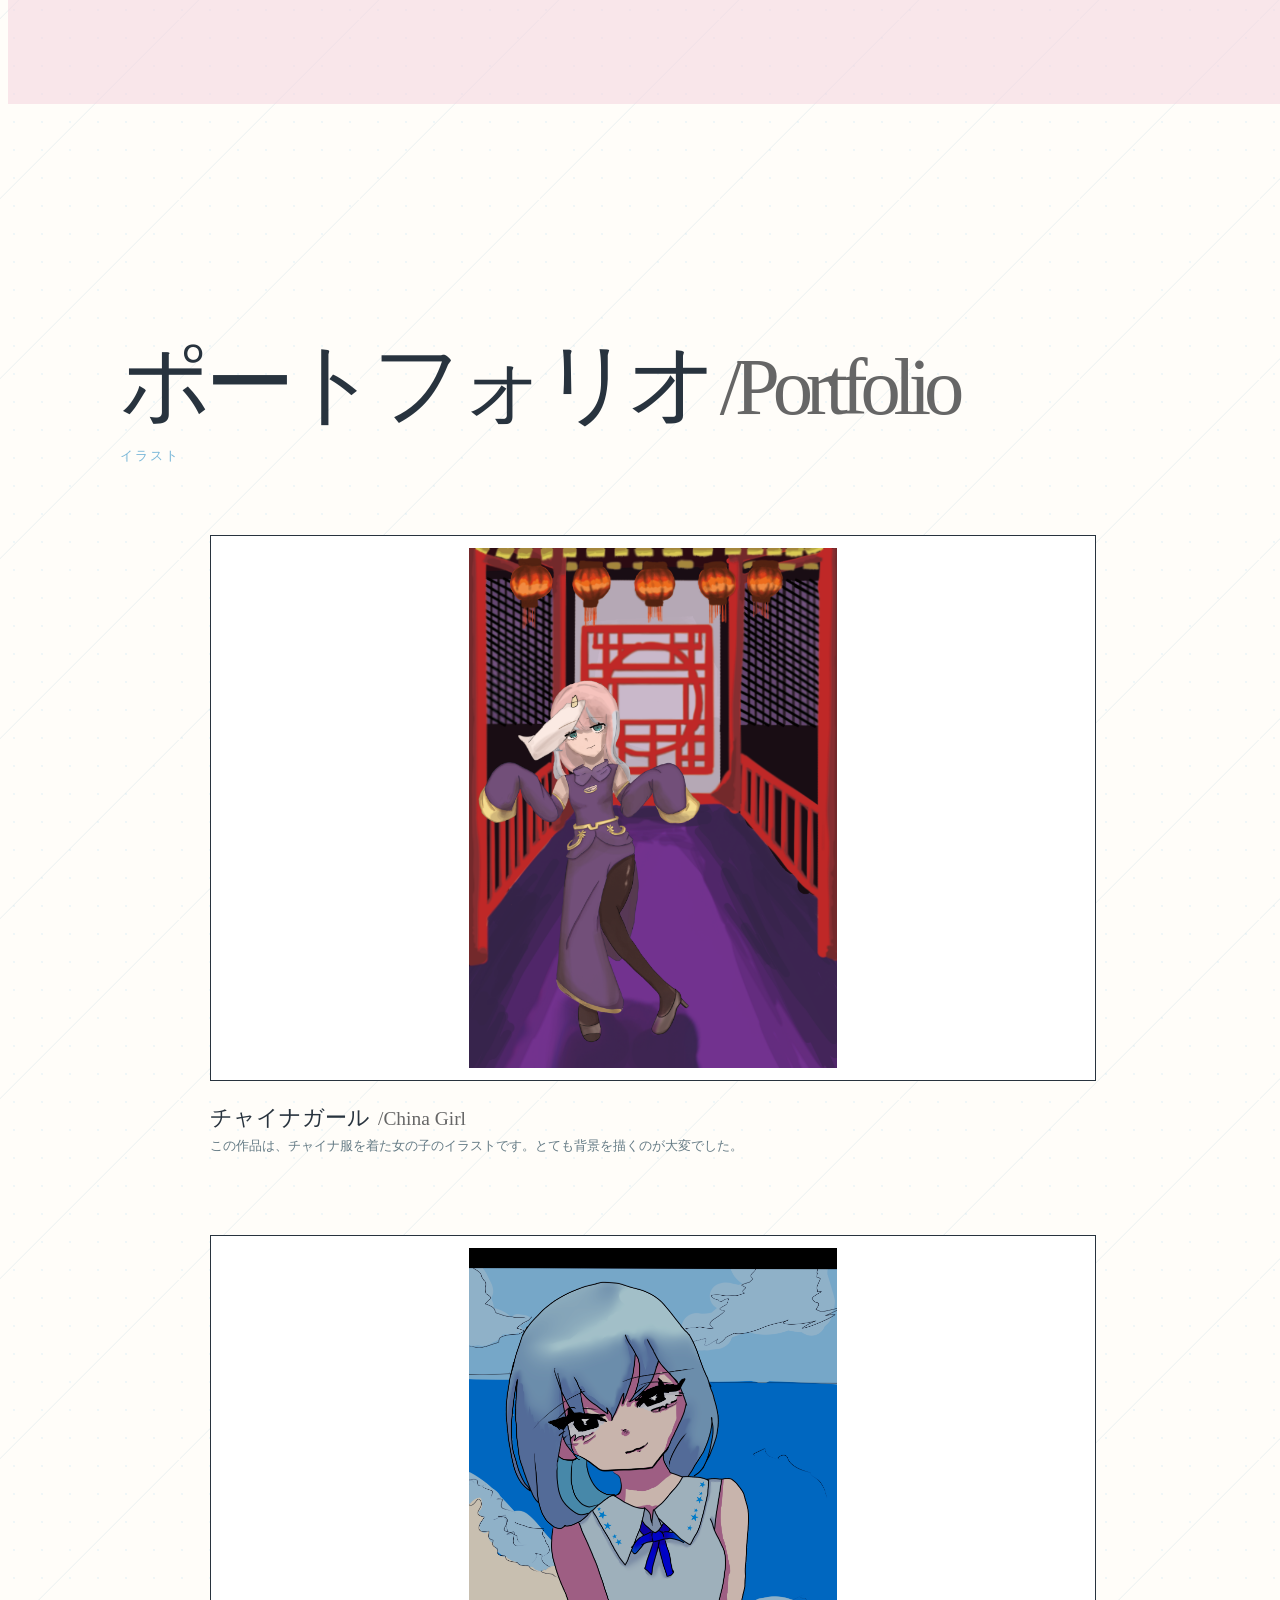
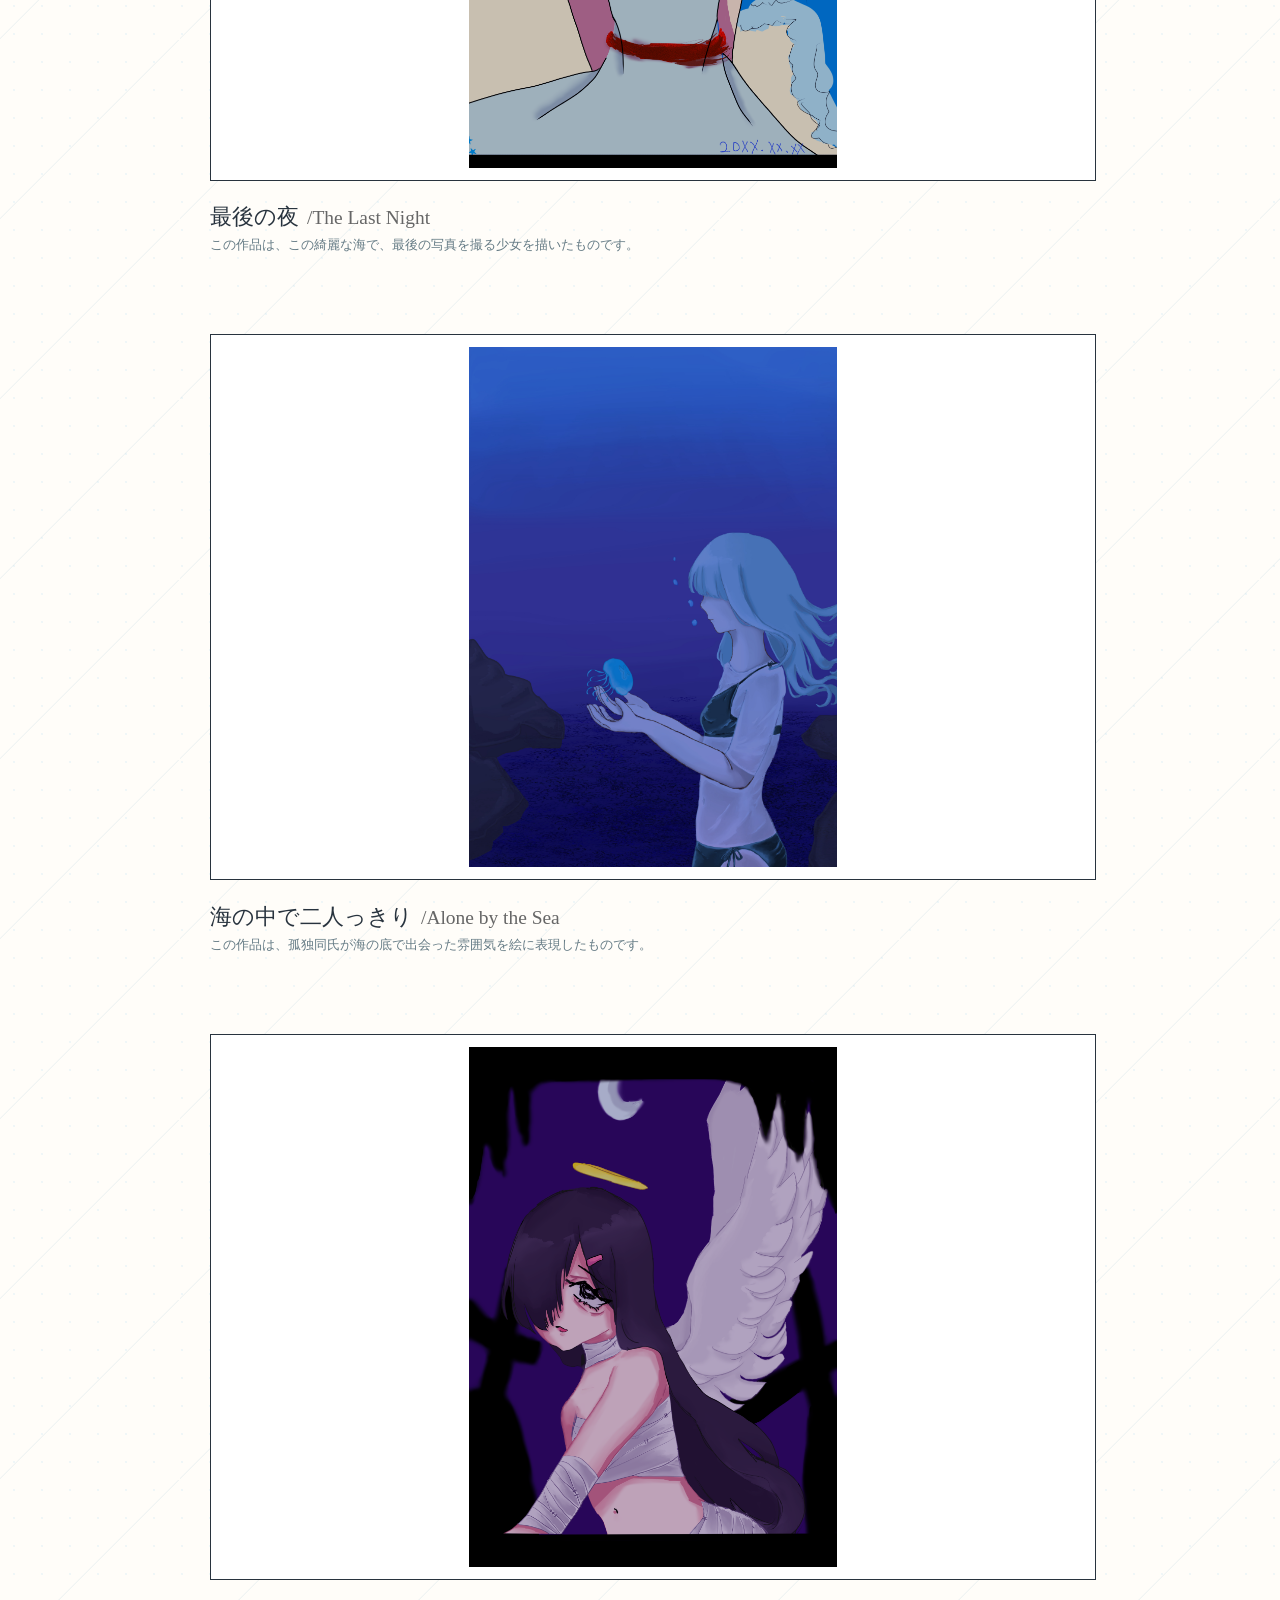
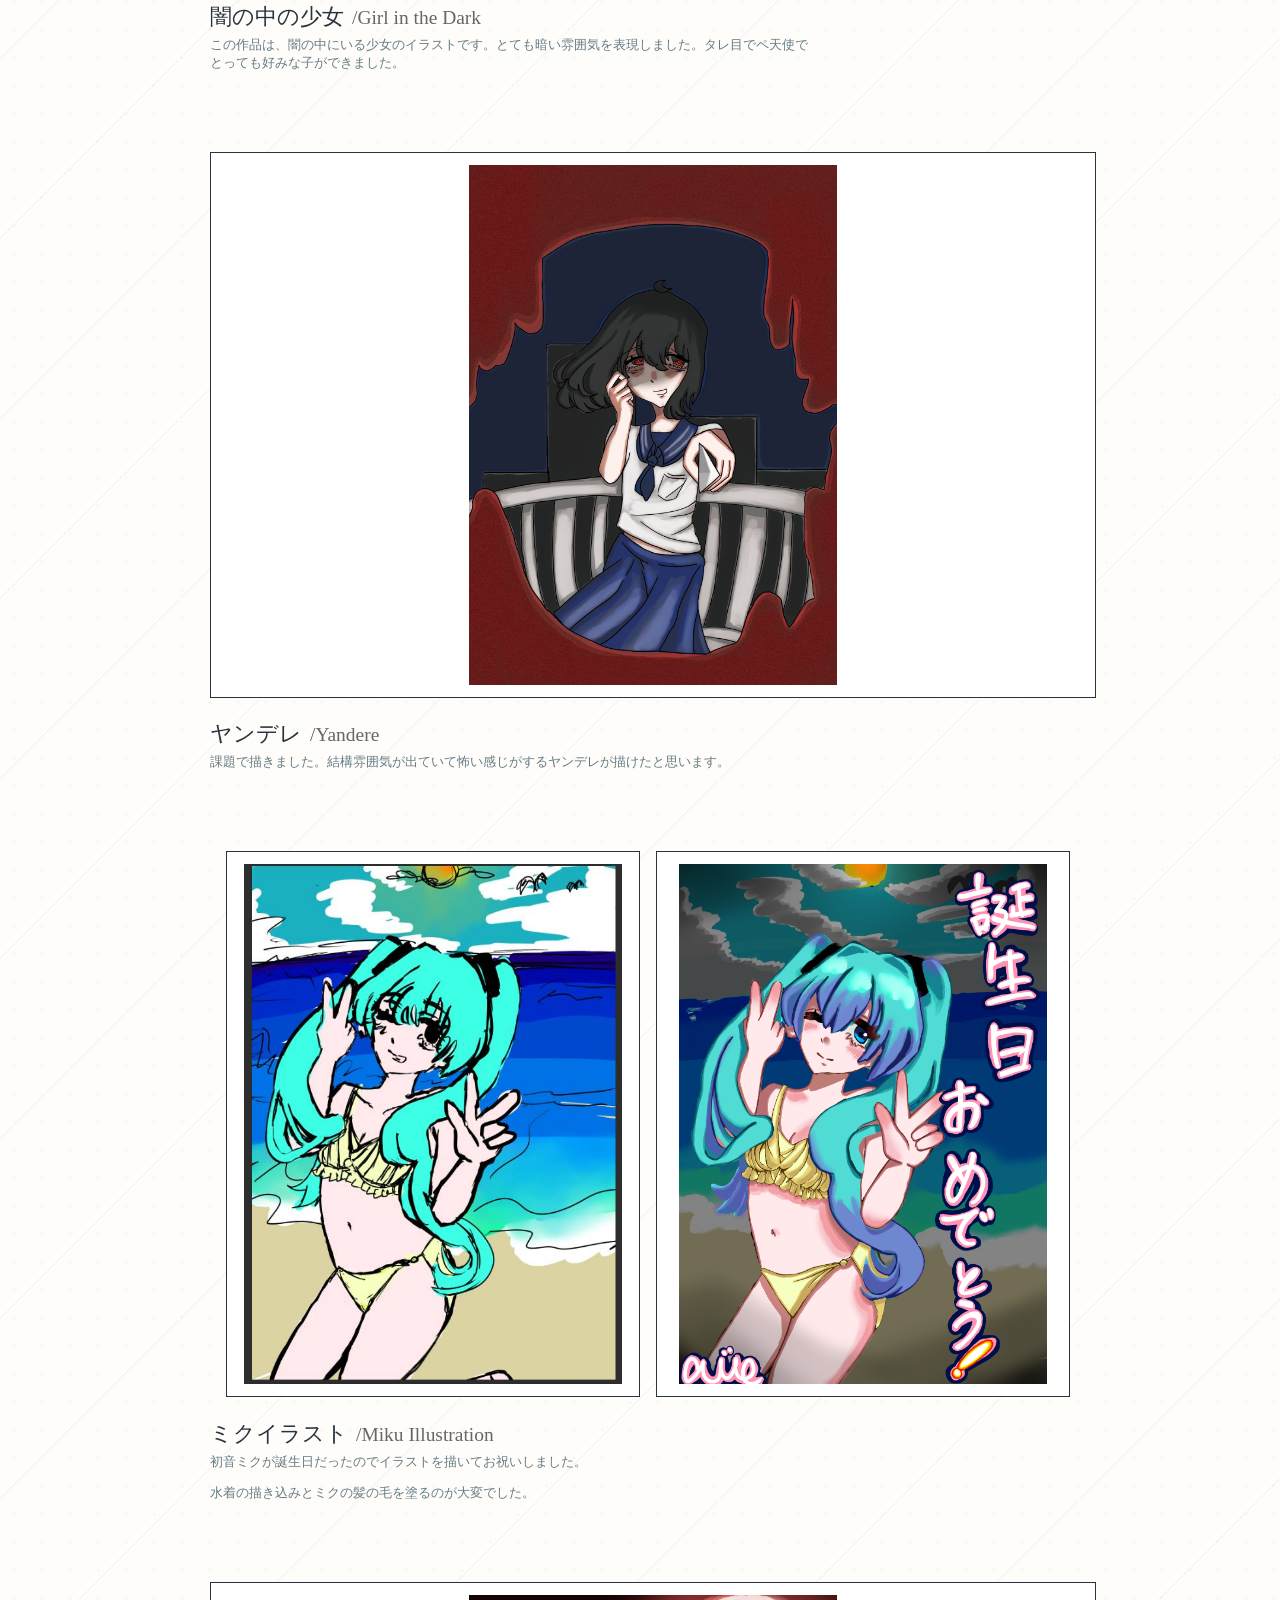
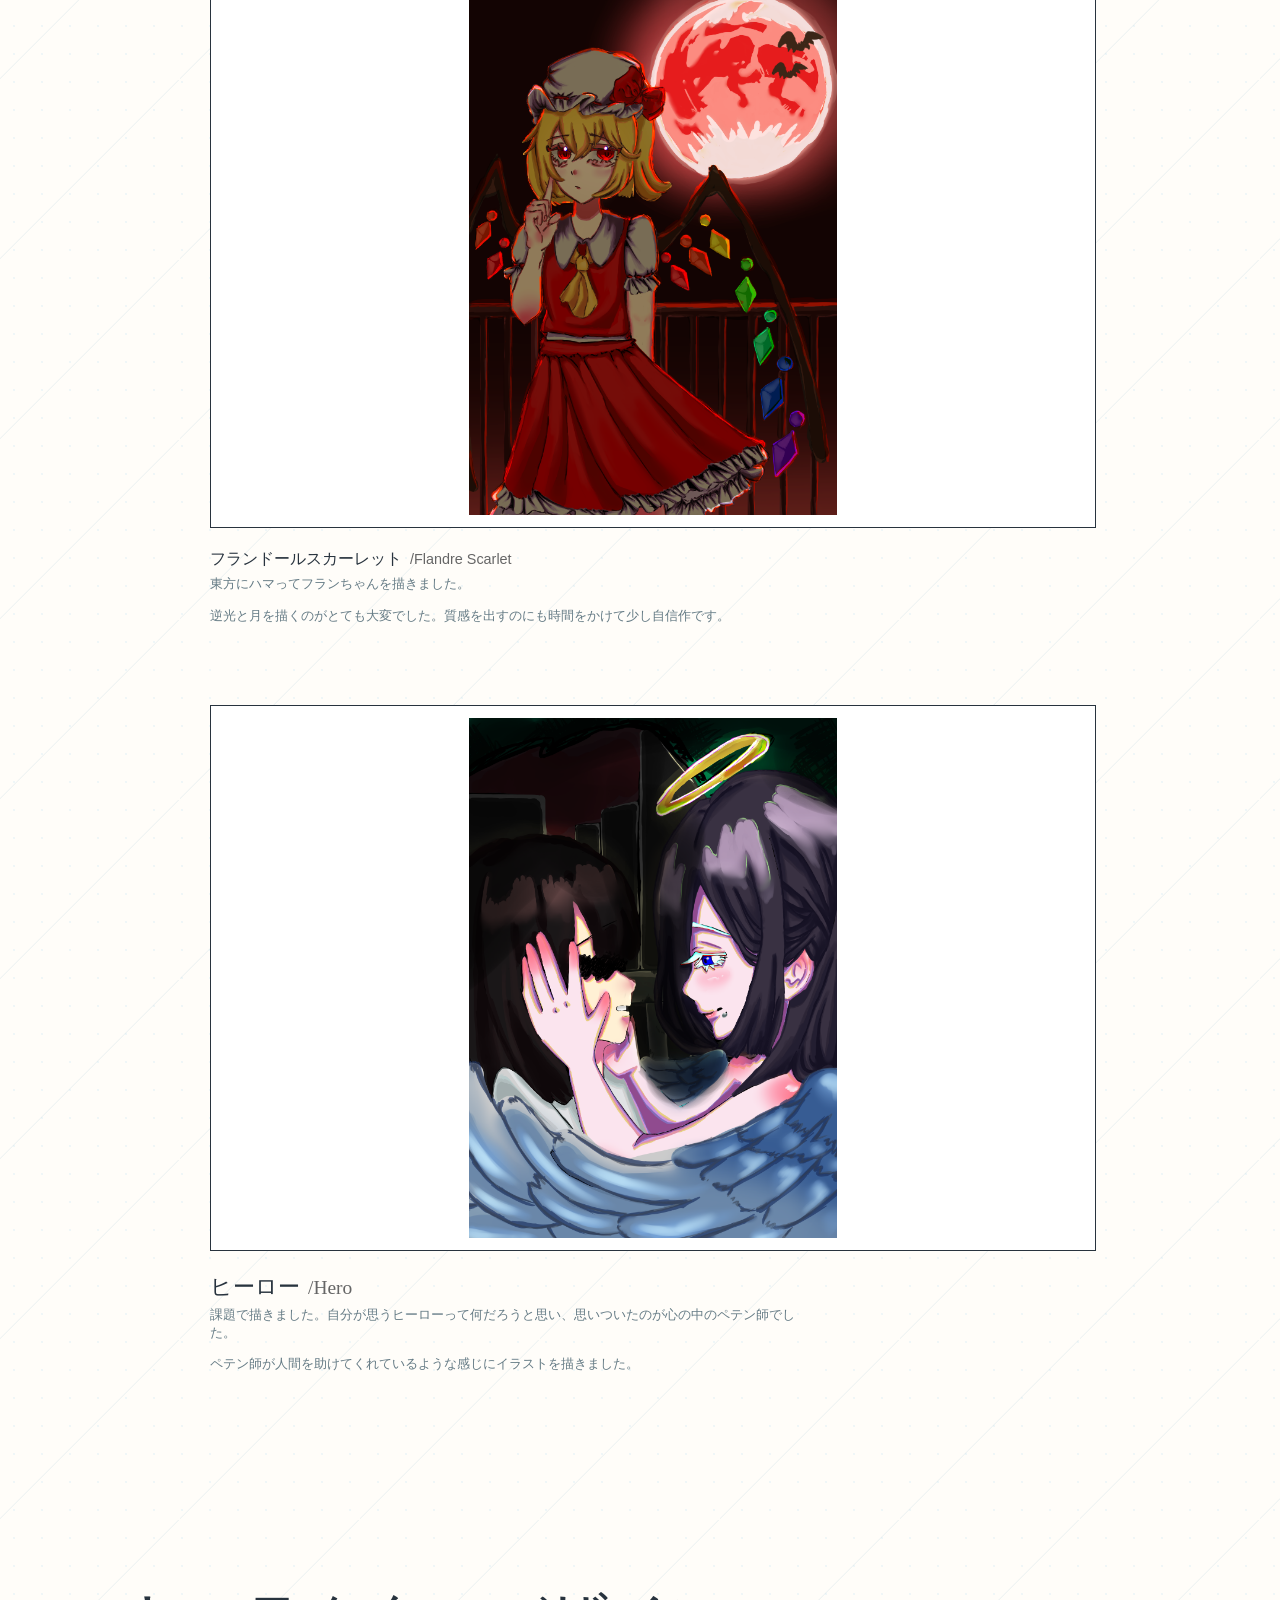
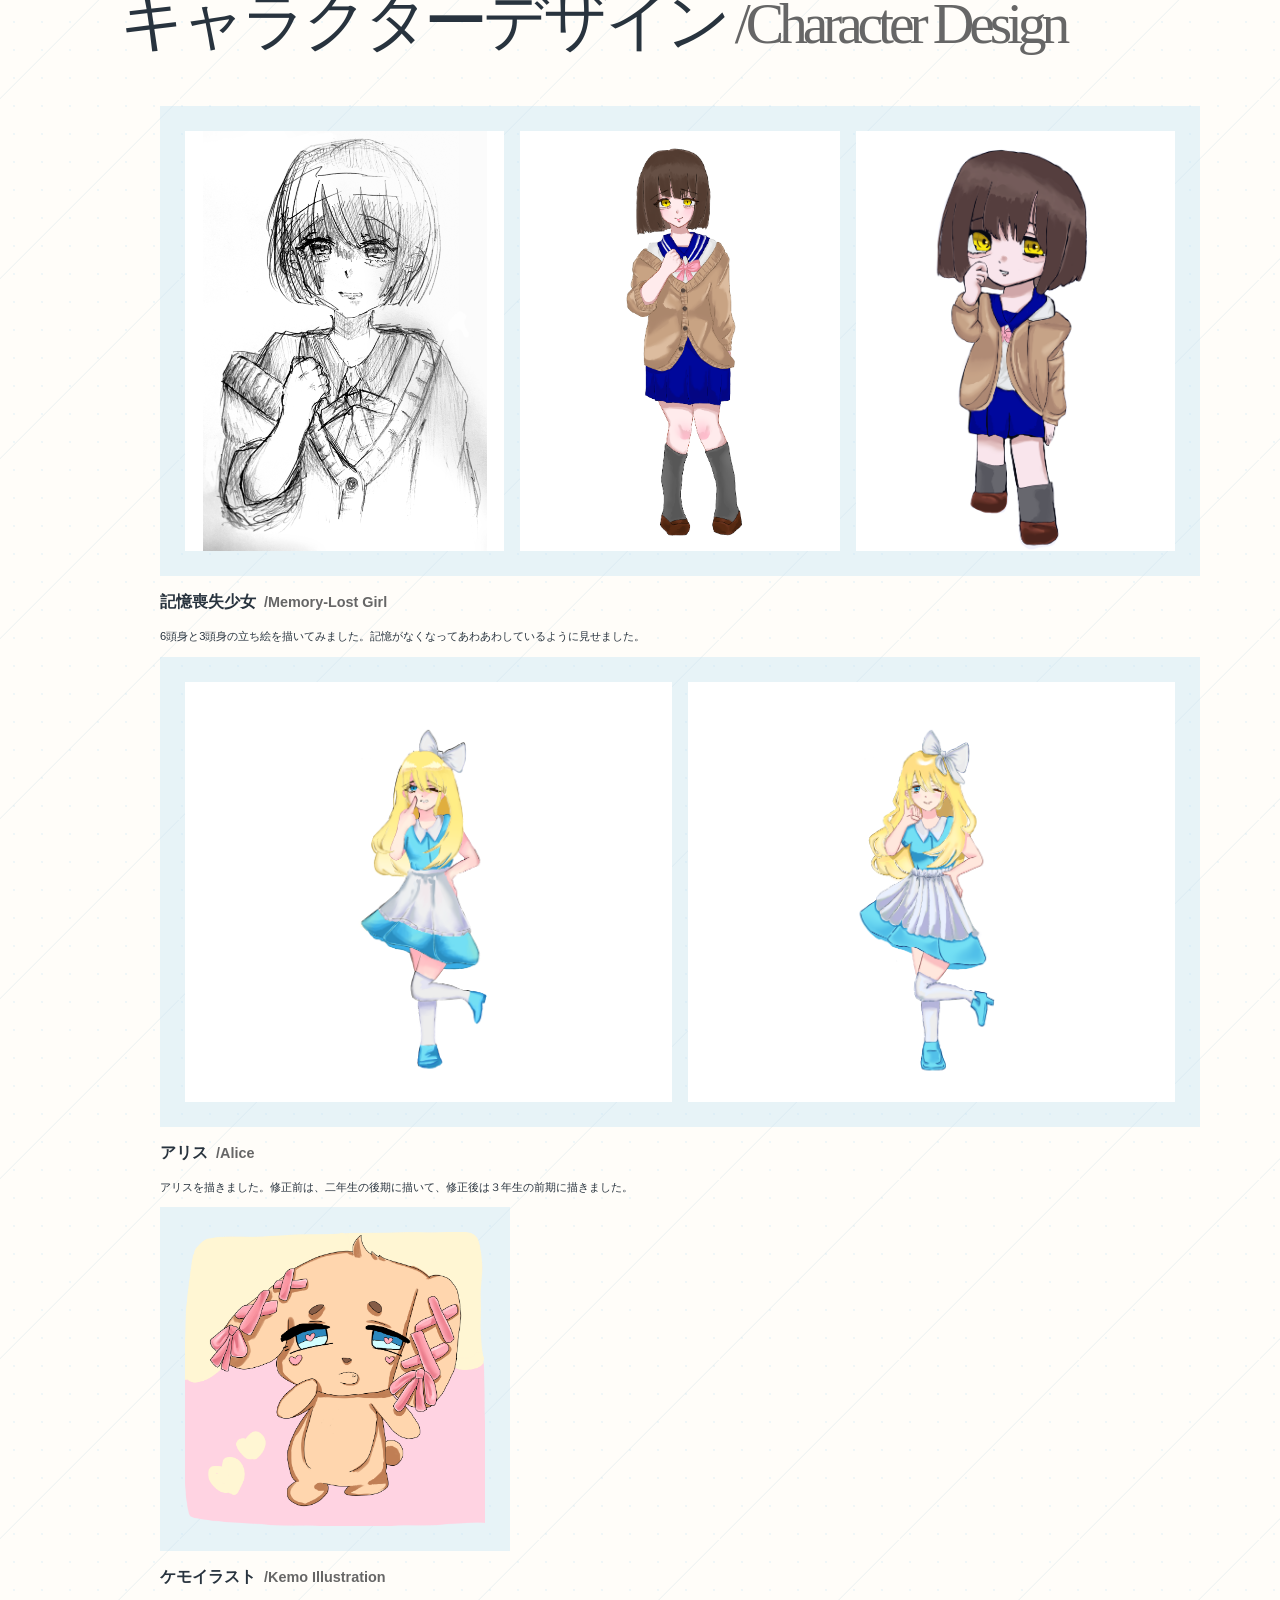
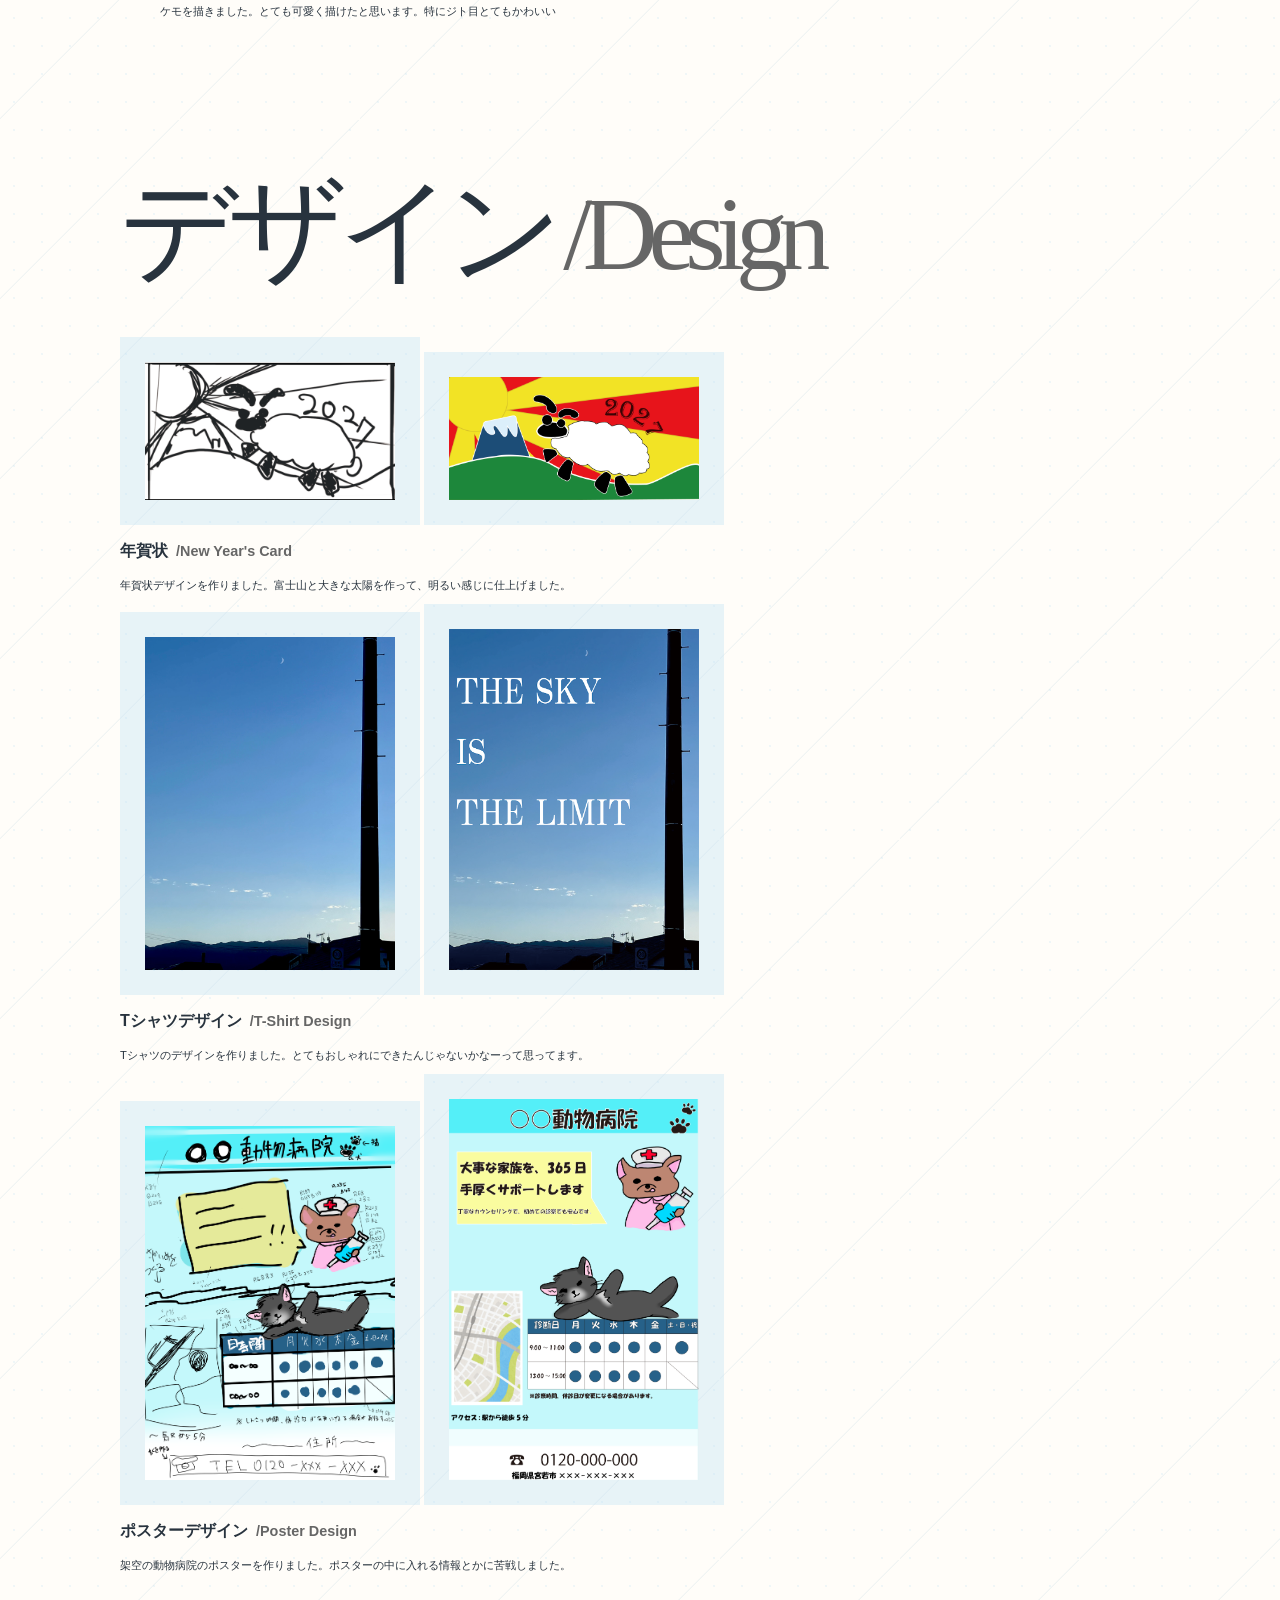
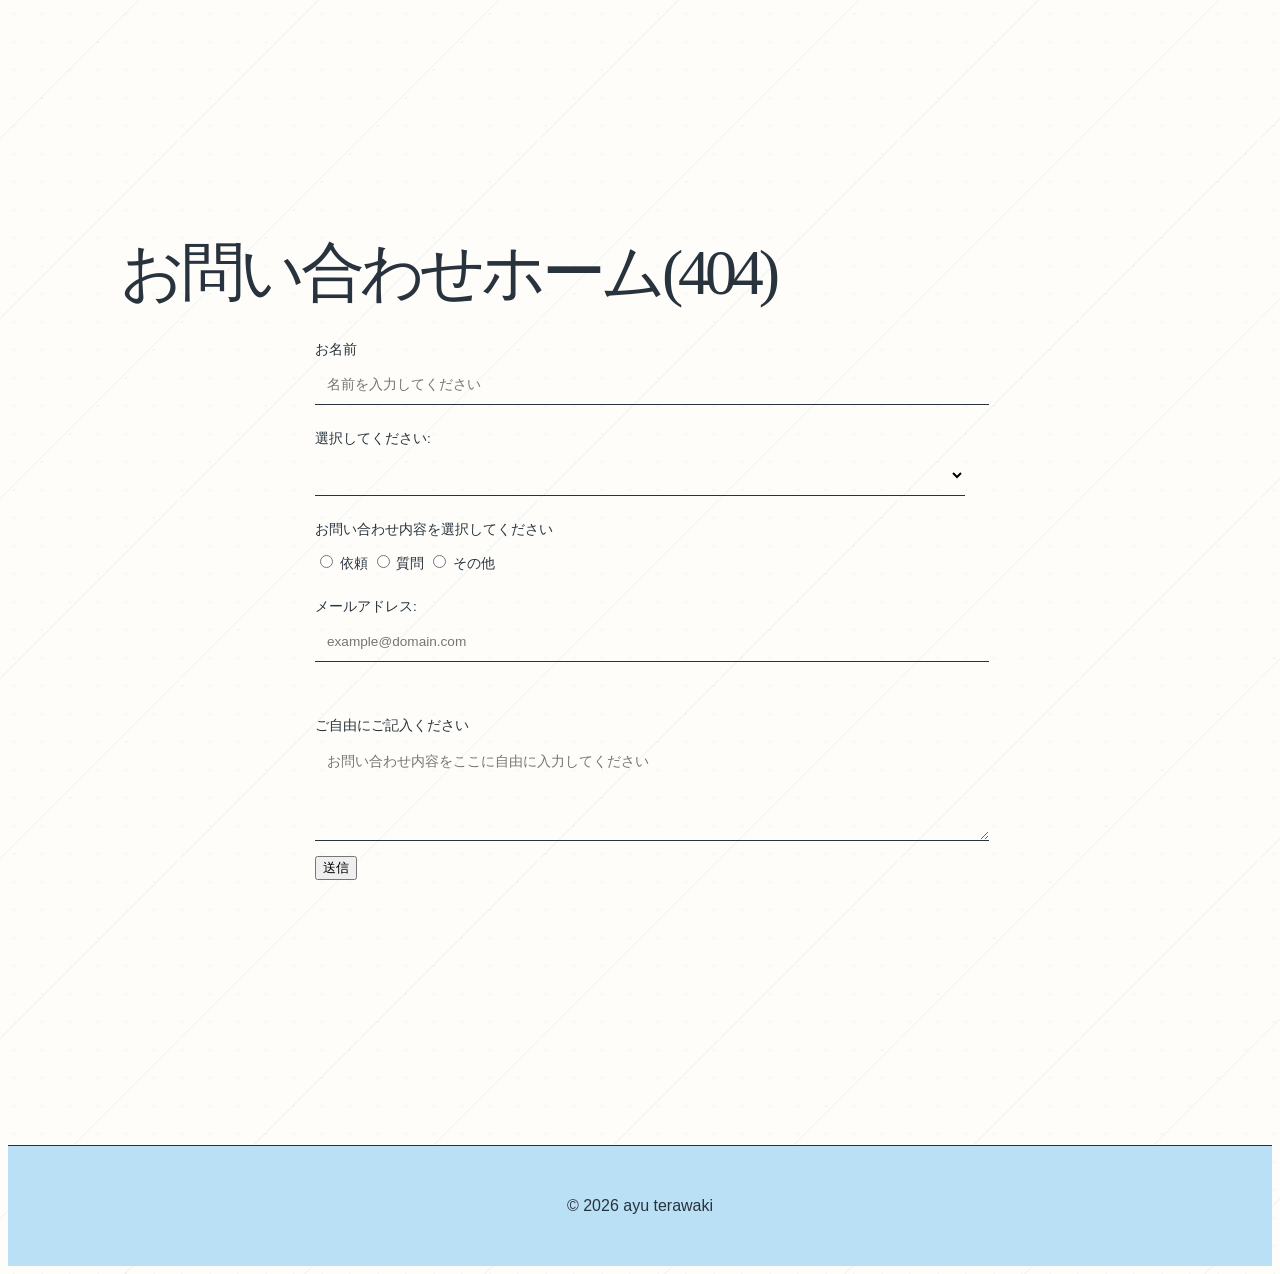
==== commit 74e77618: "Update index.html" ====
--- a/index.html
+++ b/index.html
@@ -24,7 +24,7 @@
     <section id="about" class="page-content default">
         <main>
             <h1>About</h1>
-            <p>学生、イラストをよく描いたりする寺脇です。イラスト以外にも小説を書いたりしています。</p>
+            <p>学生、イラストをよく描いたりします。イラスト以外にも小説を書いたりしています。</p>
             <p>このサイトにイラストやキャラデザ、デザインなどを掲載しています。よければご覧ください。</p>
             <p class="en-text">I’m Terawaki, a student who frequently draws illustrations. Aside from art, I also write
                 novels.</p>
@@ -53,7 +53,7 @@
                     </thead>
                     <tbody>
                         <tr>
-                            <td>名前: 寺脇 愛結<span class="en-text">/Ayu Terawaki</span></td>
+                            <td>名前: 飴🍬<span class="en-text">/ame</span></td>
                         </tr>
                         <tr>
                             <td>年齢: 17歳<span class="en-text">/17 years old</span></td>
@@ -284,4 +284,4 @@
     <script src="script.js"></script>
 </body>
 
-</html>+</html>
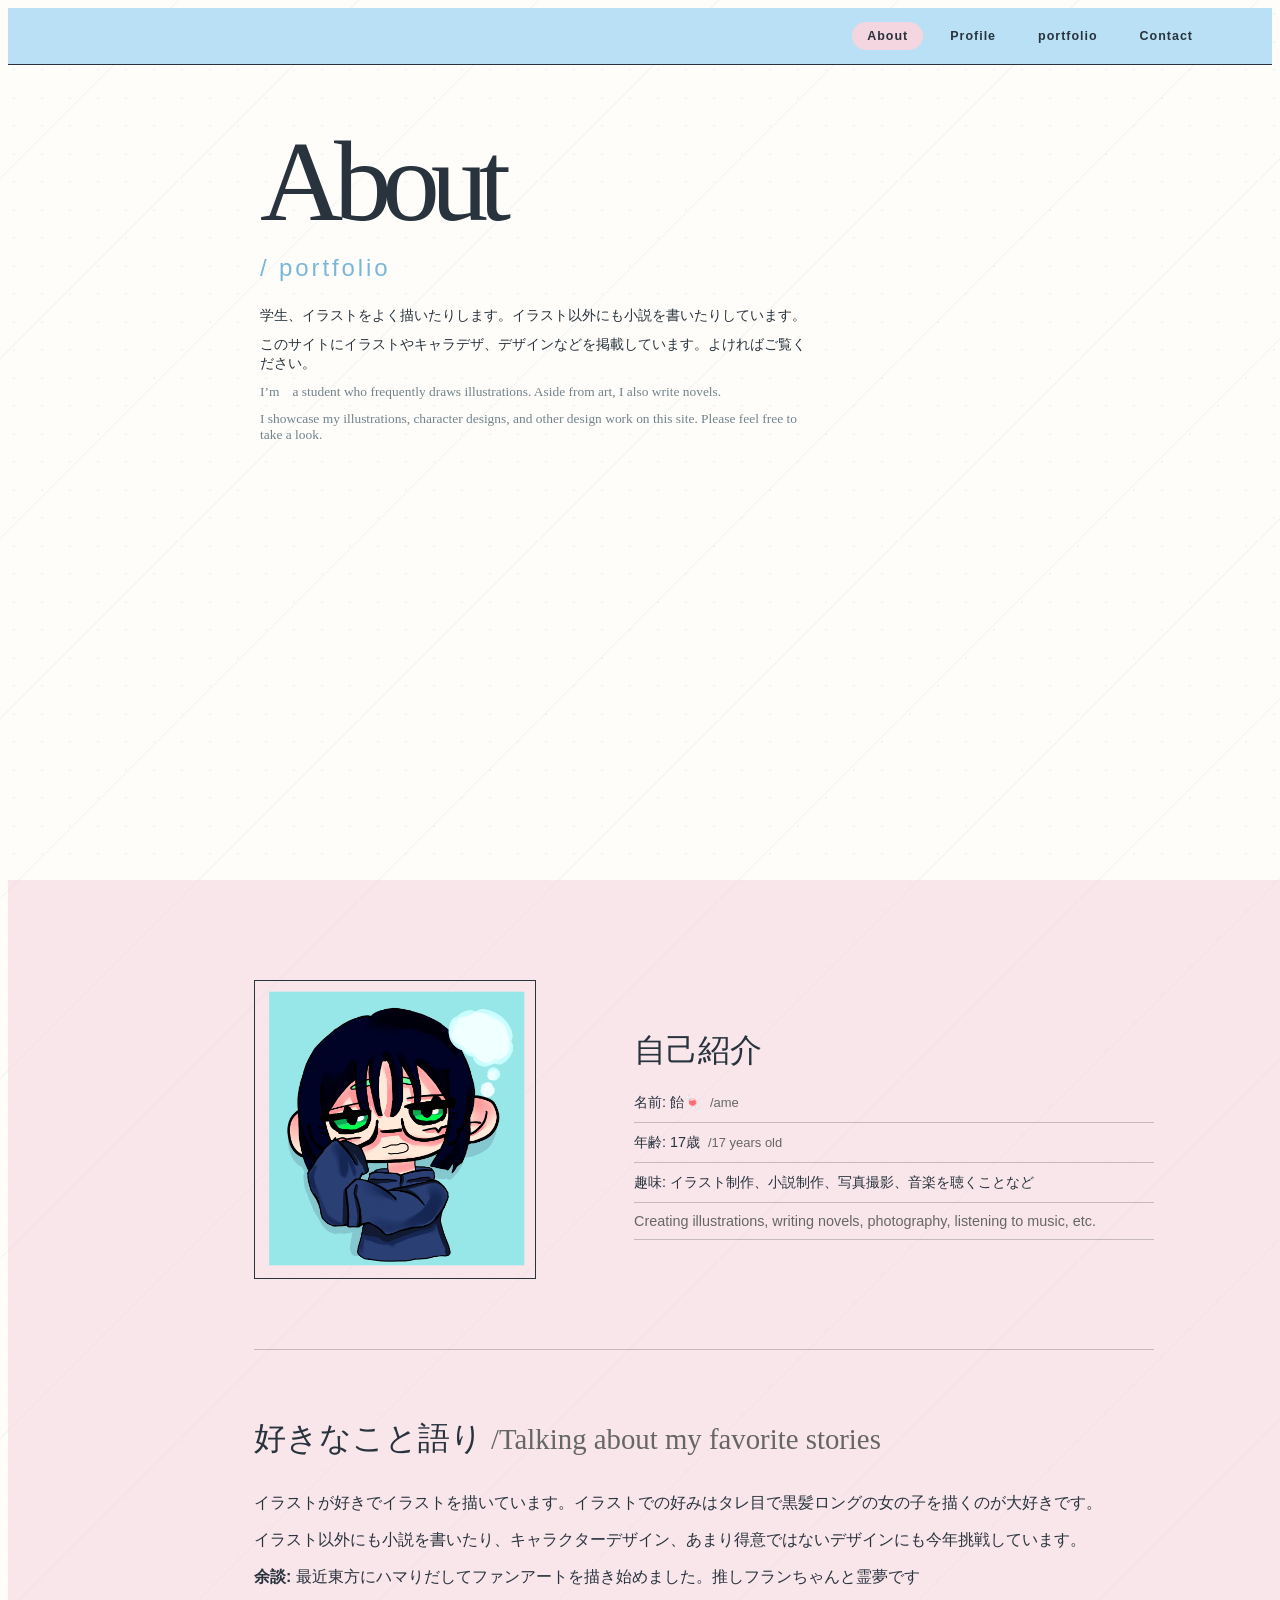
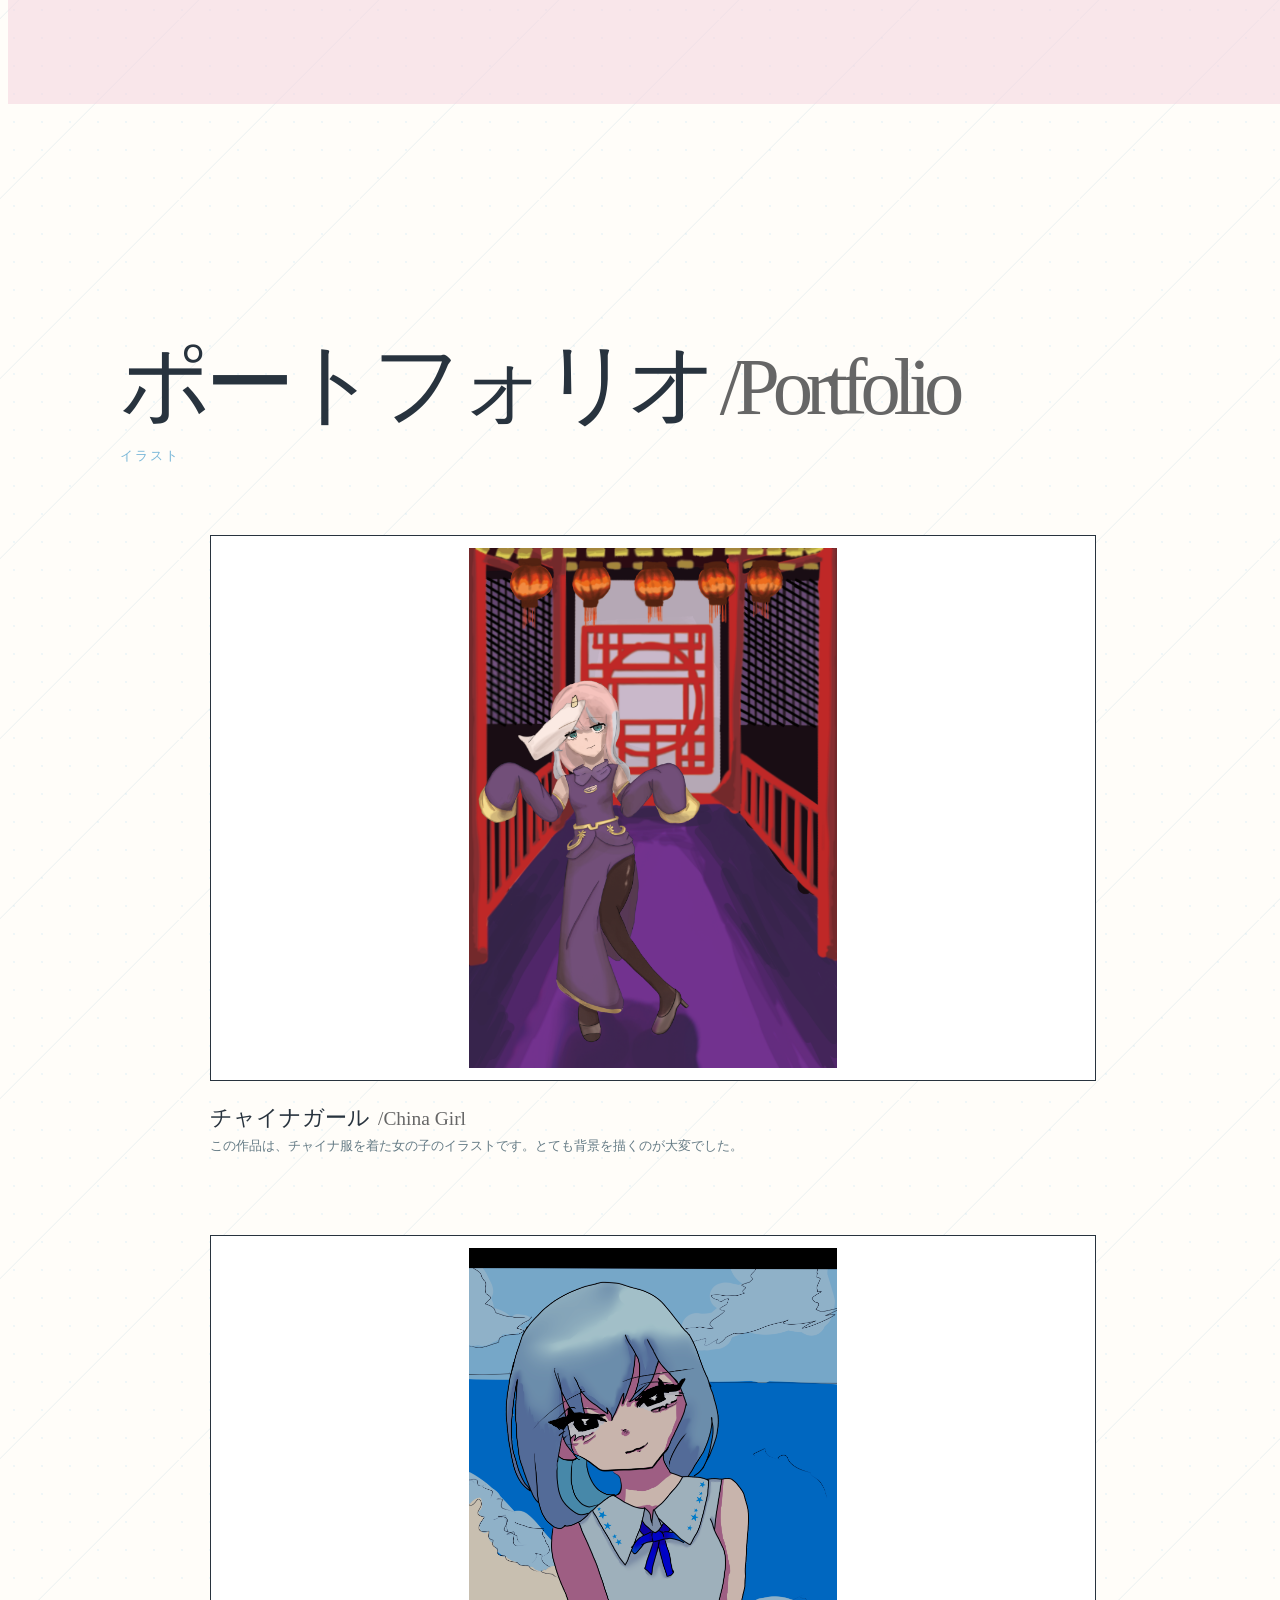
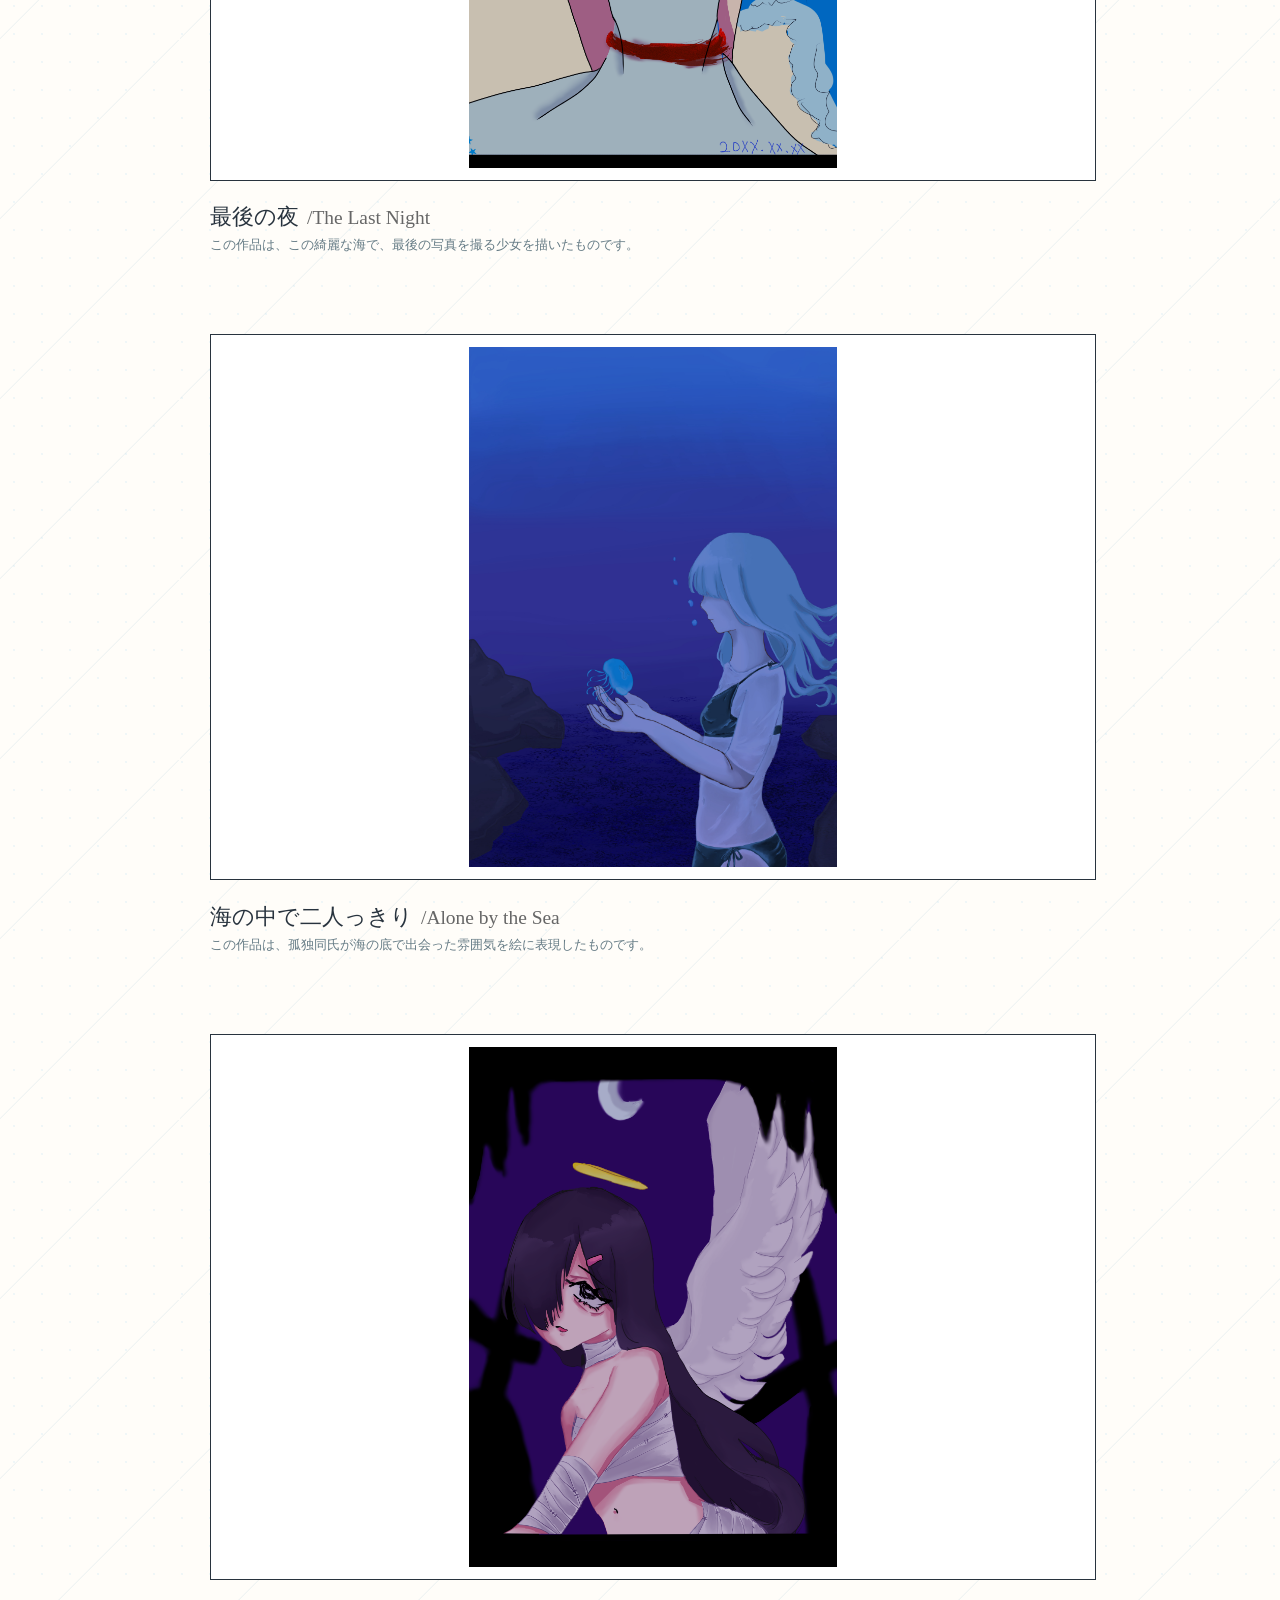
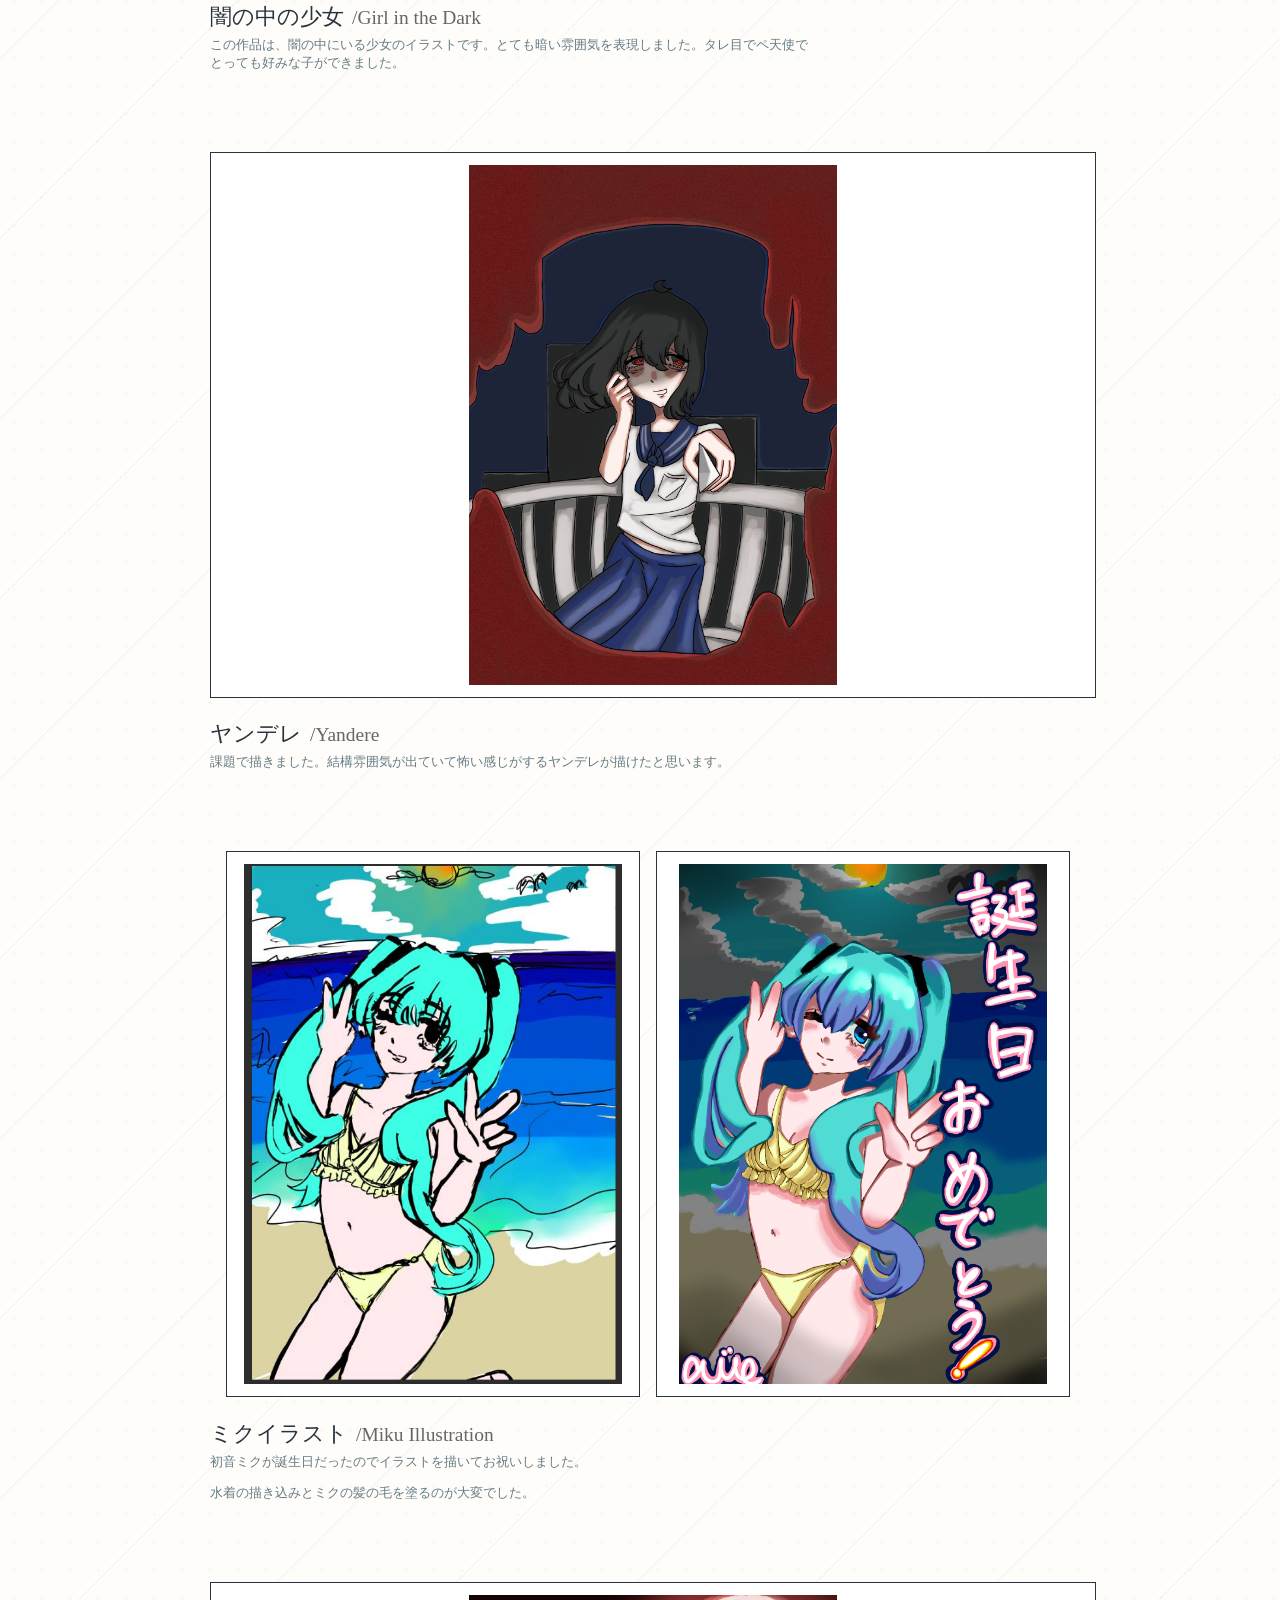
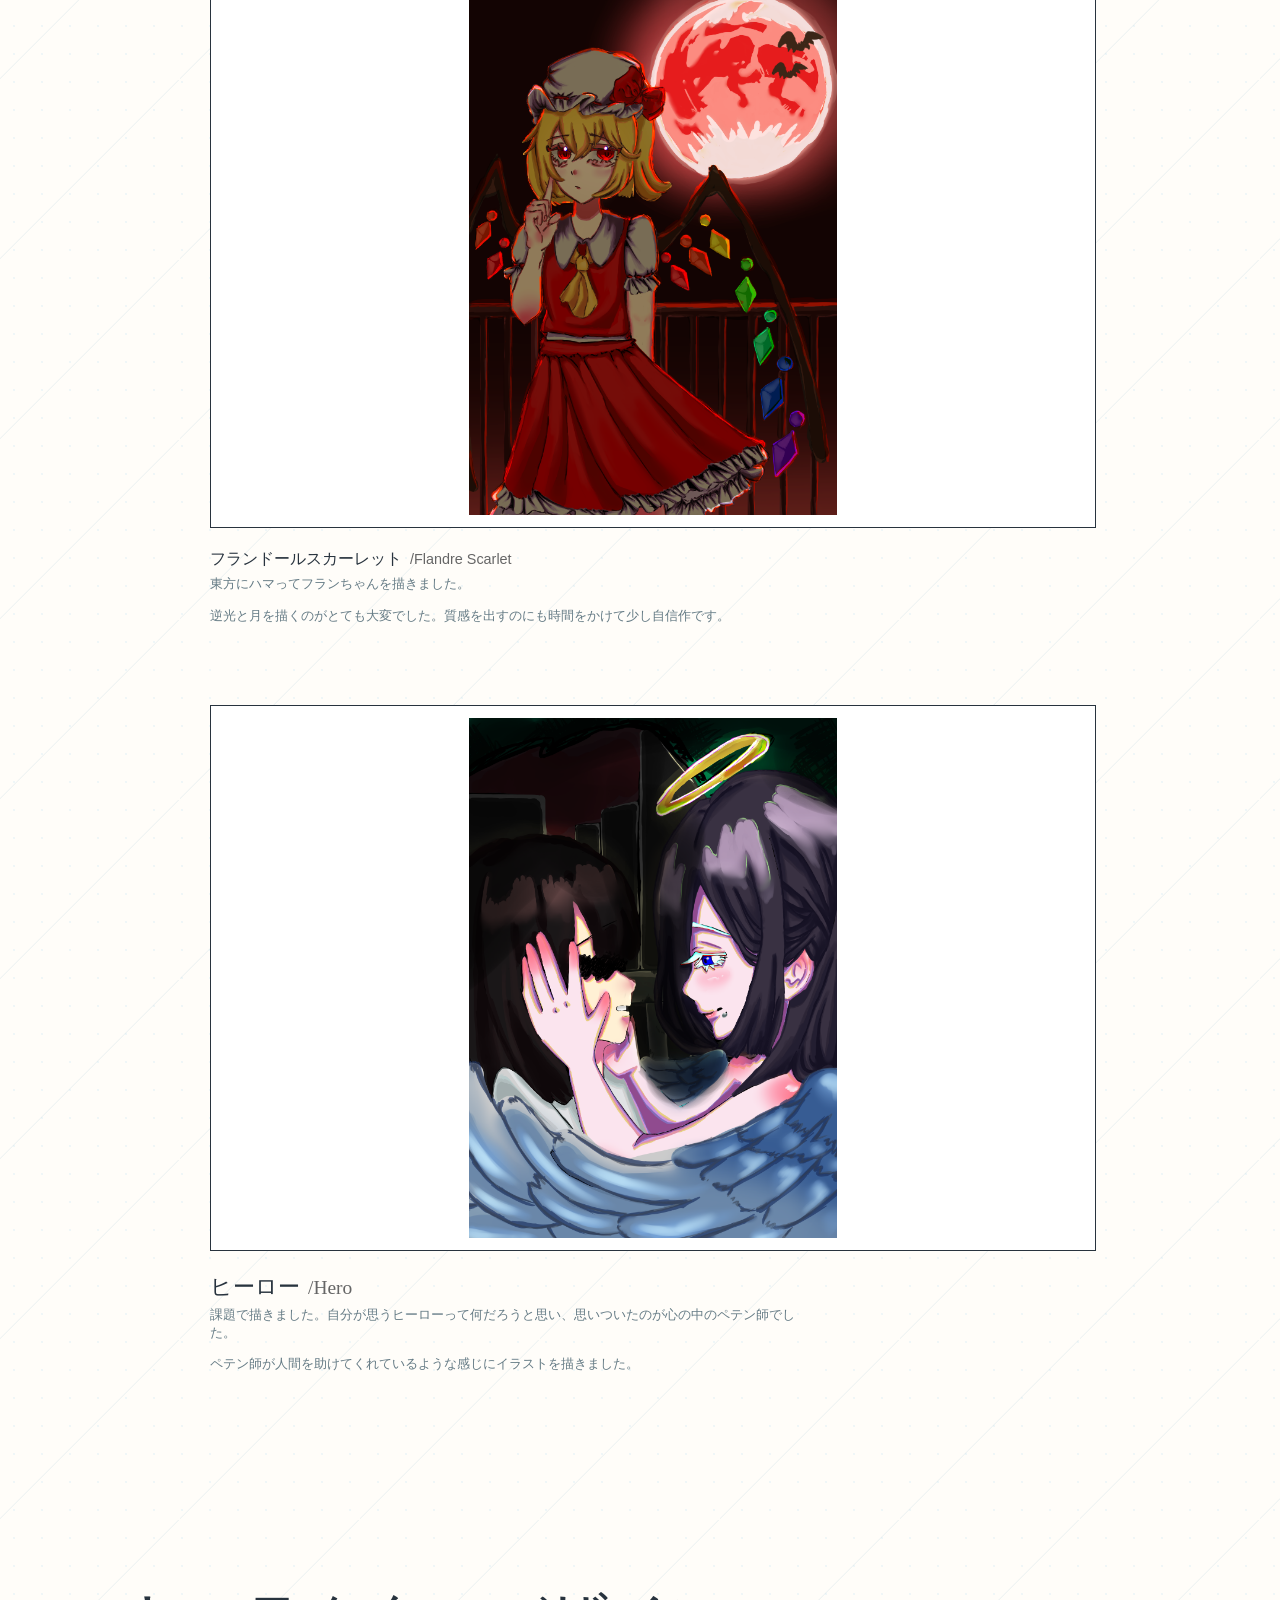
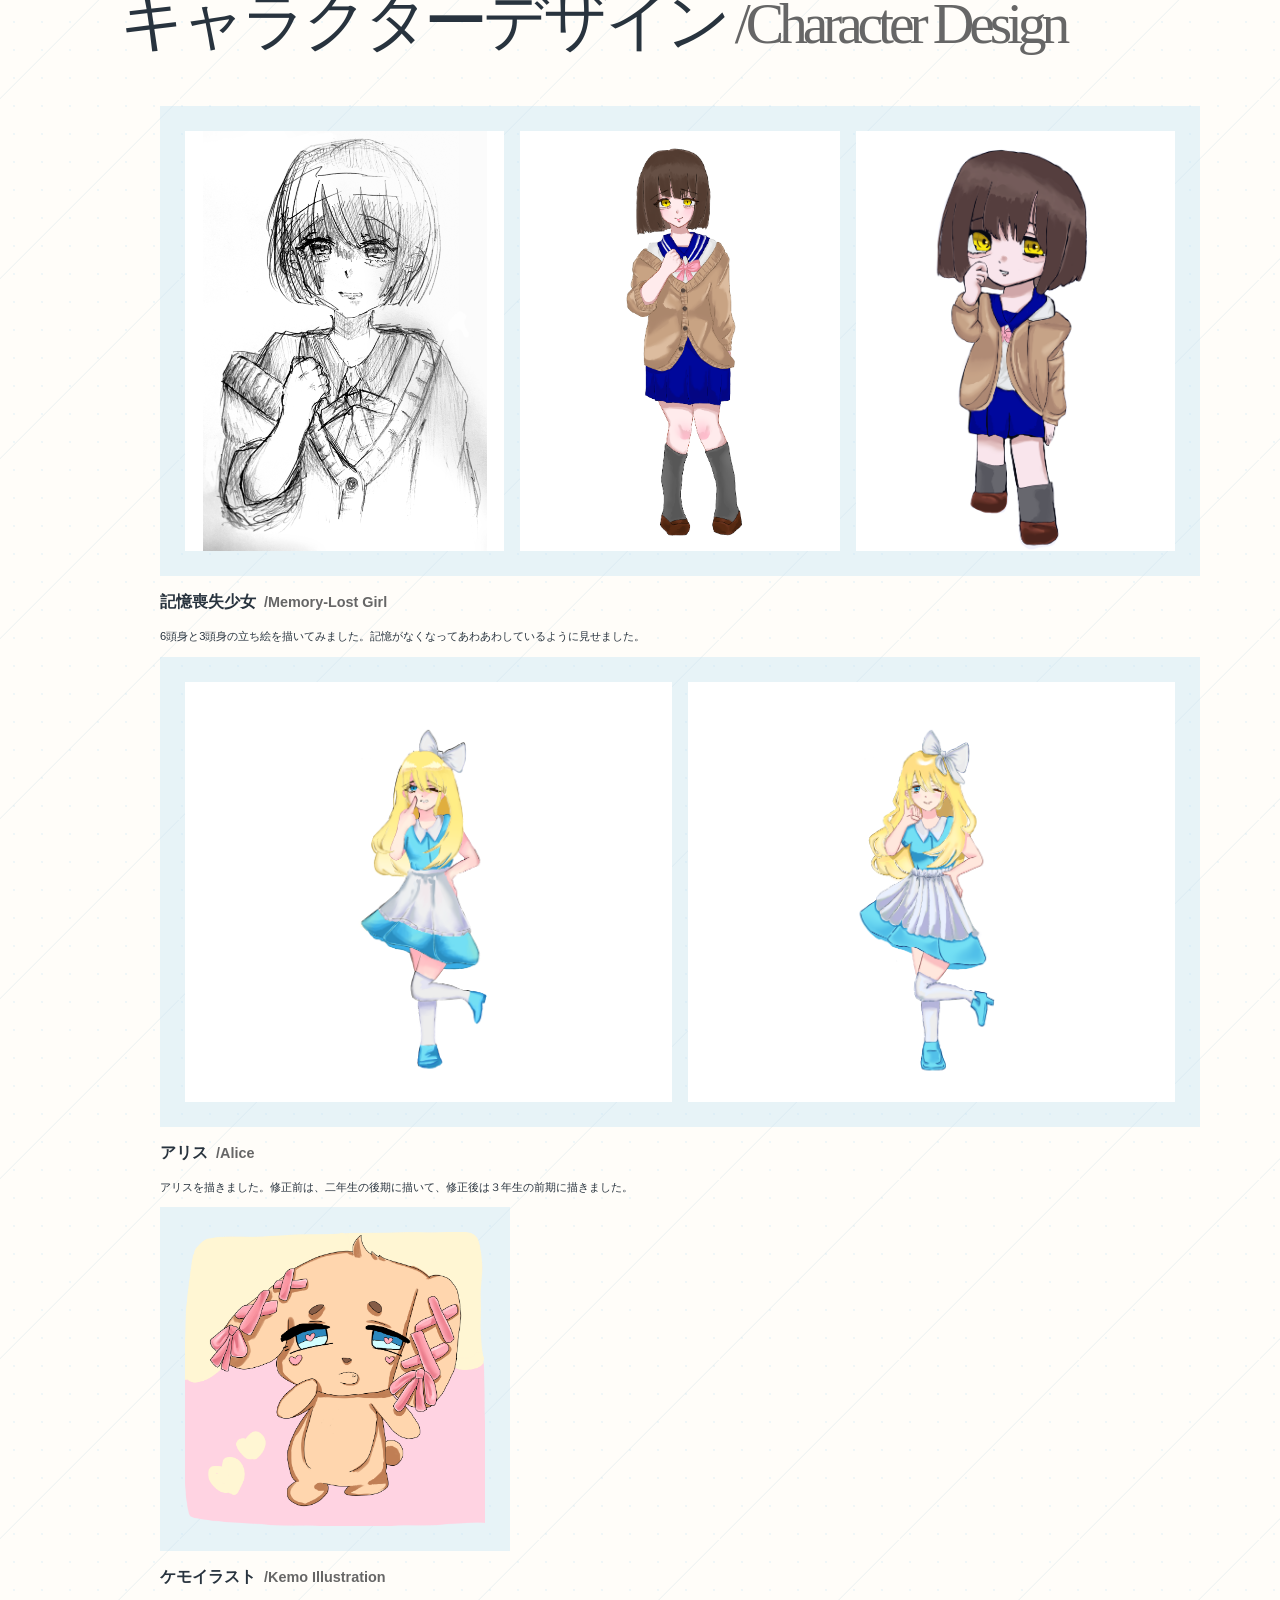
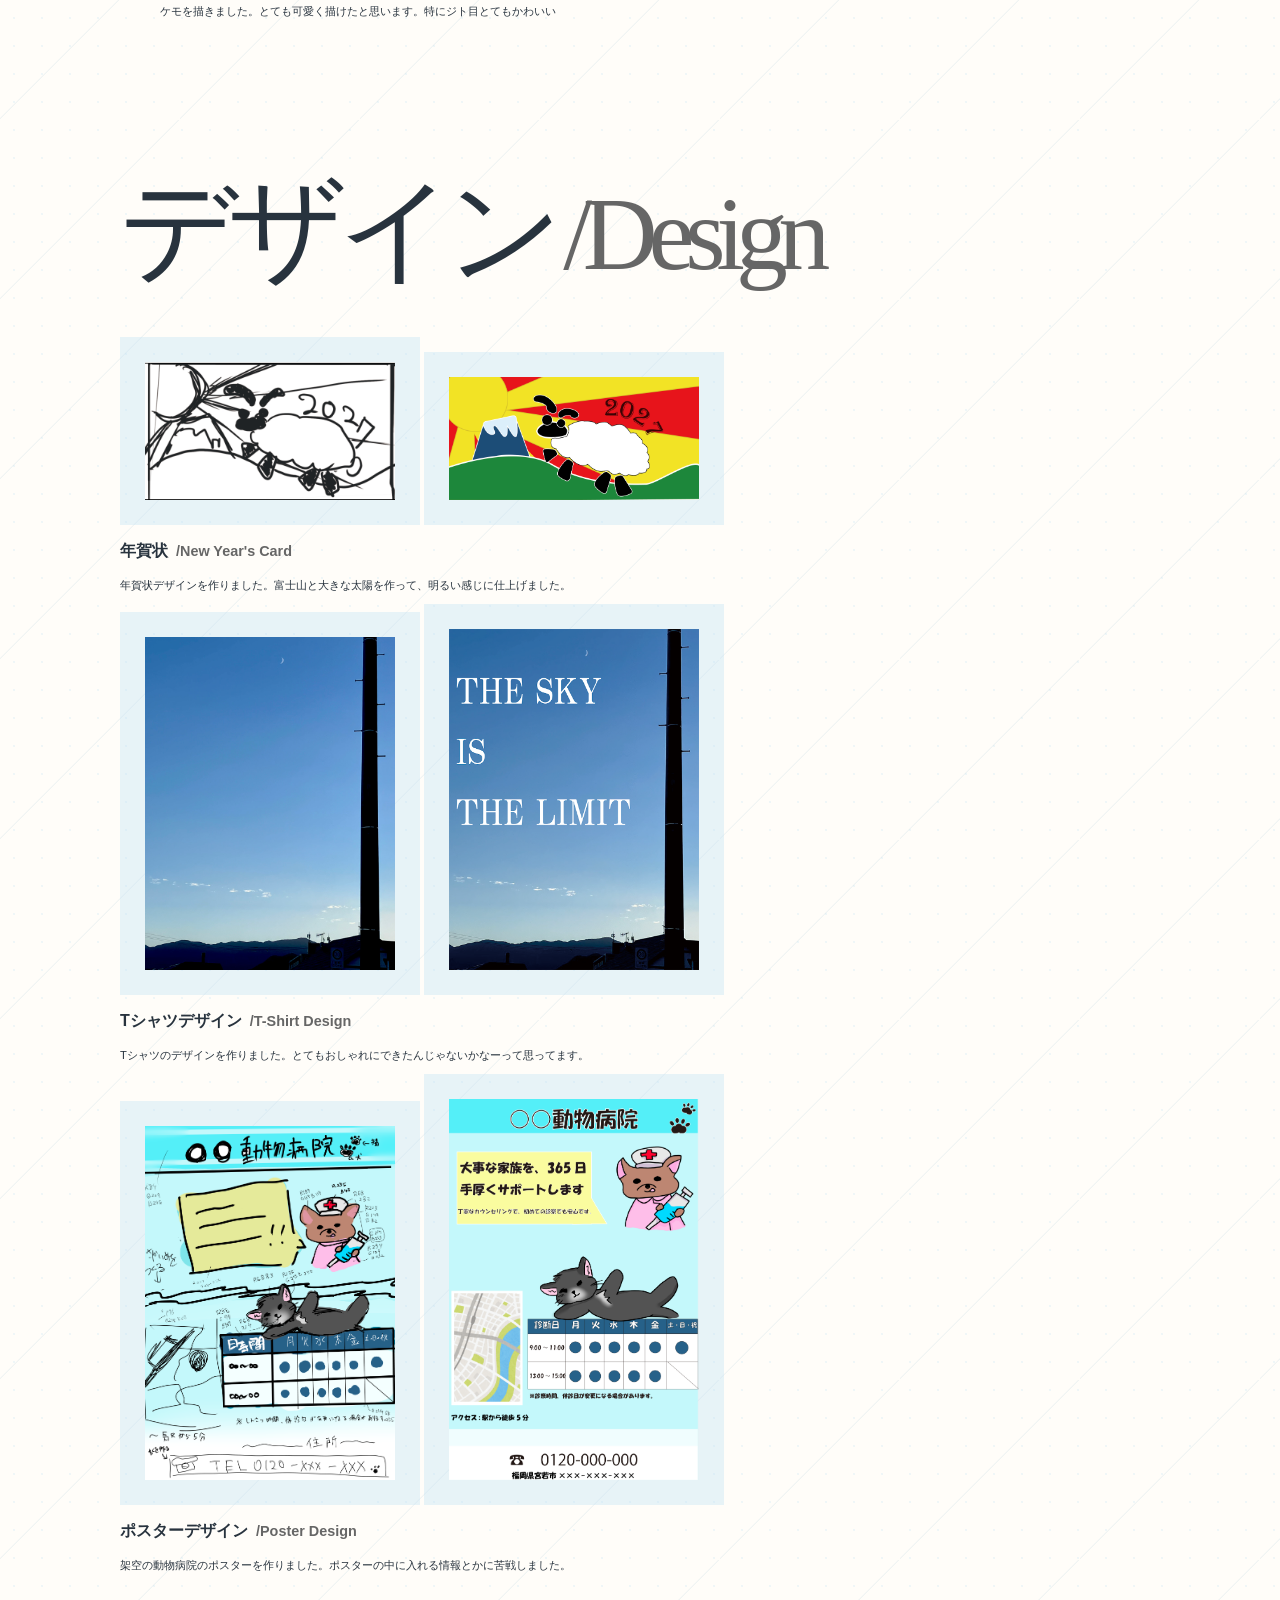
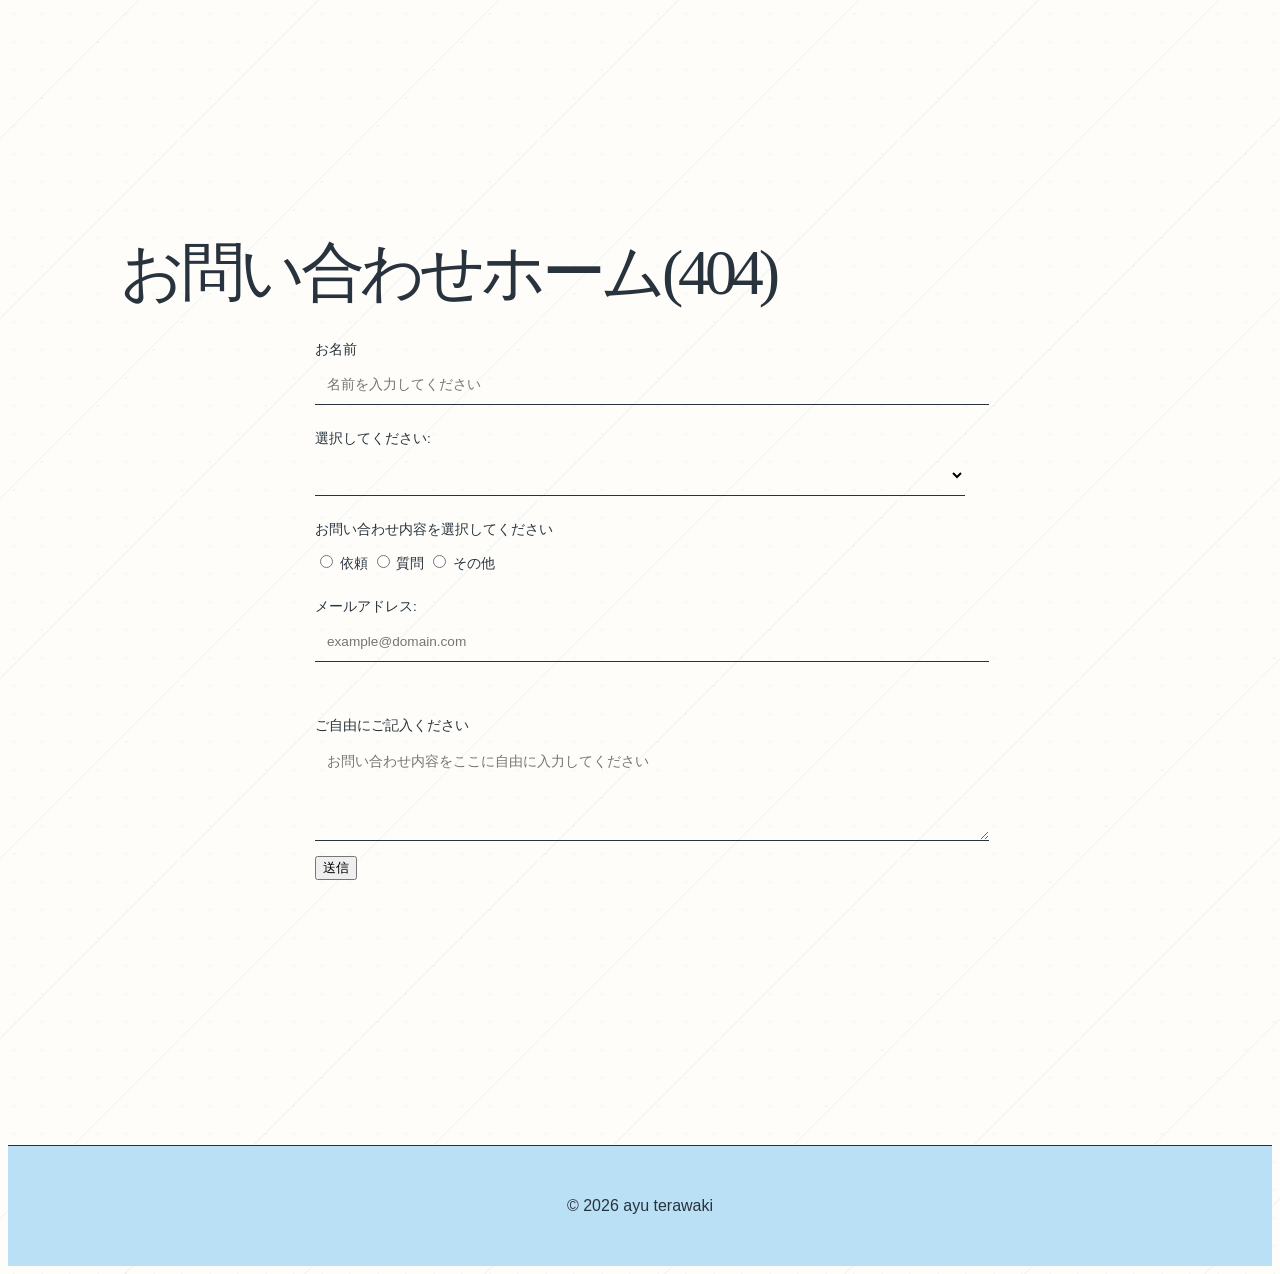
==== commit 733af508: "Update index.html" ====
--- a/index.html
+++ b/index.html
@@ -26,7 +26,7 @@
             <h1>About</h1>
             <p>学生、イラストをよく描いたりします。イラスト以外にも小説を書いたりしています。</p>
             <p>このサイトにイラストやキャラデザ、デザインなどを掲載しています。よければご覧ください。</p>
-            <p class="en-text">I’m Terawaki, a student who frequently draws illustrations. Aside from art, I also write
+            <p class="en-text">I’m　a student who frequently draws illustrations. Aside from art, I also write
                 novels.</p>
             <p class="en-text">I showcase my illustrations, character designs, and other design work on this site.
                 Please feel free to take a look.</p>
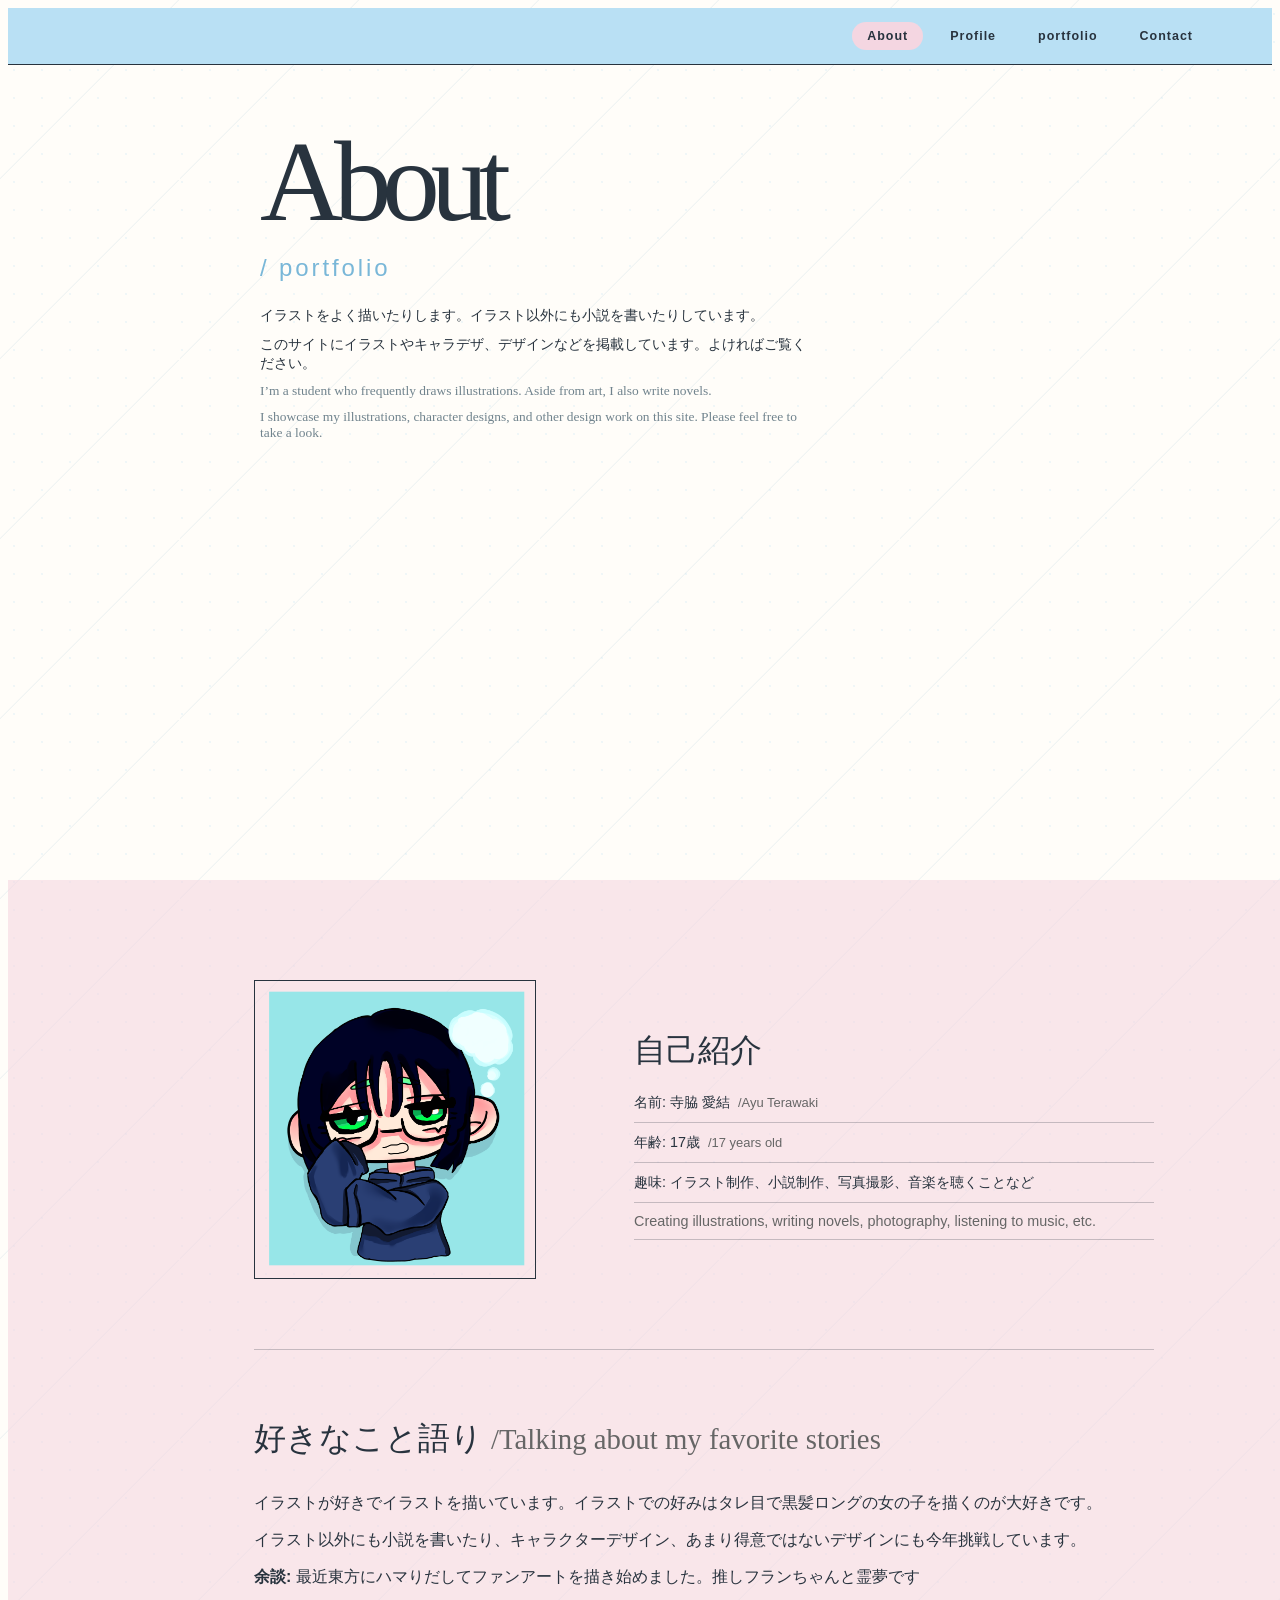
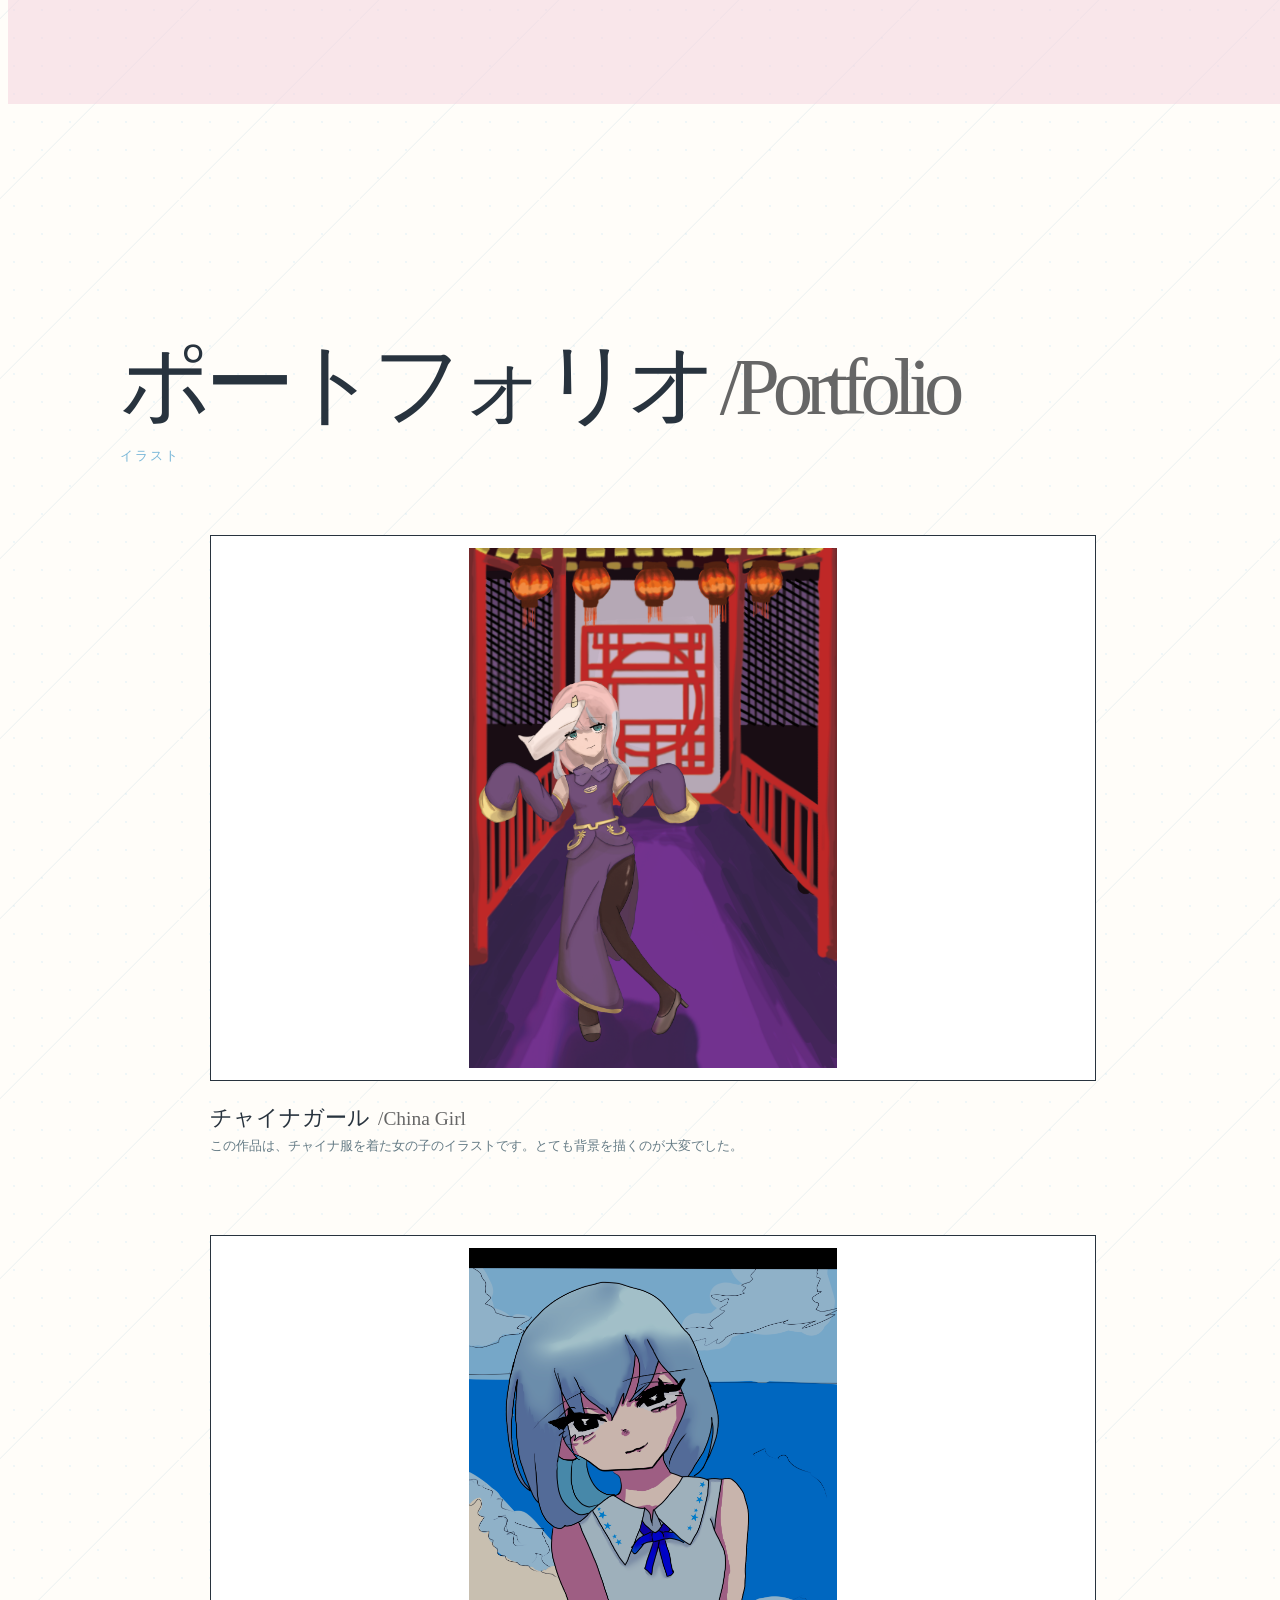
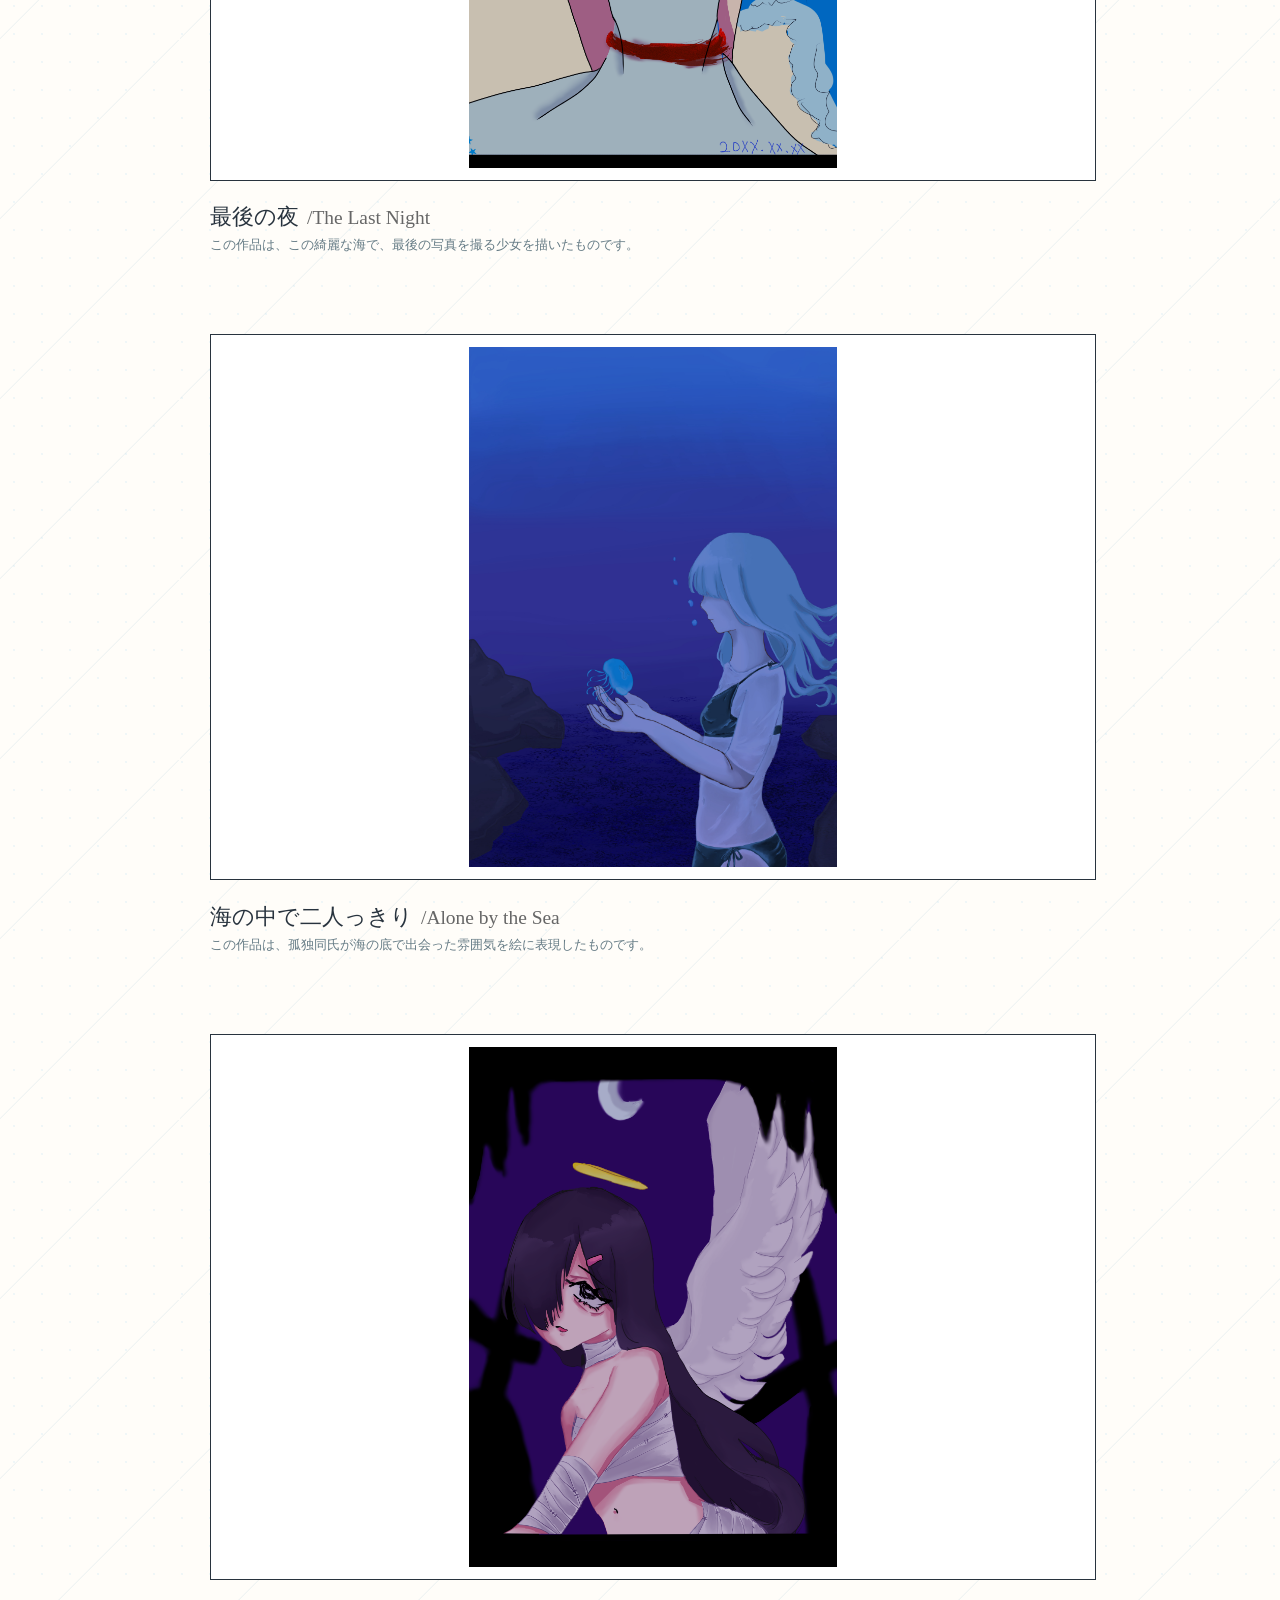
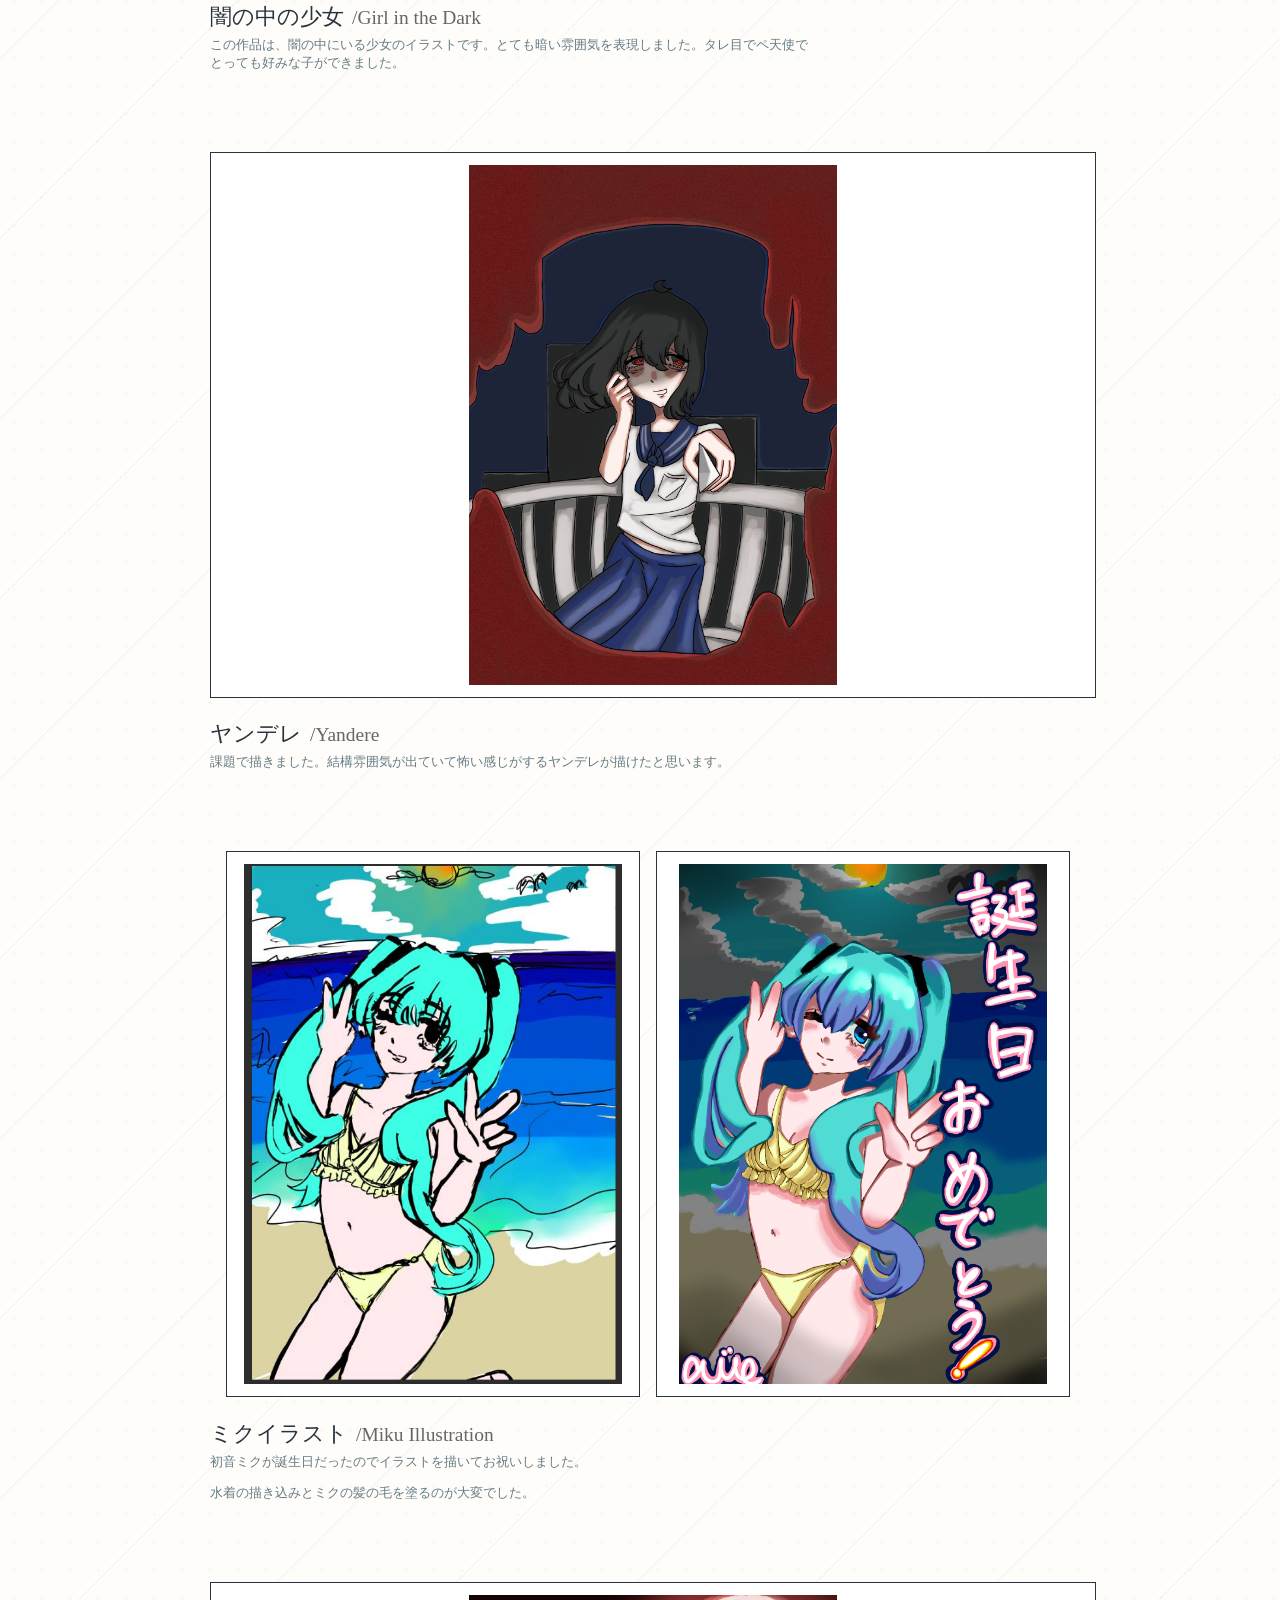
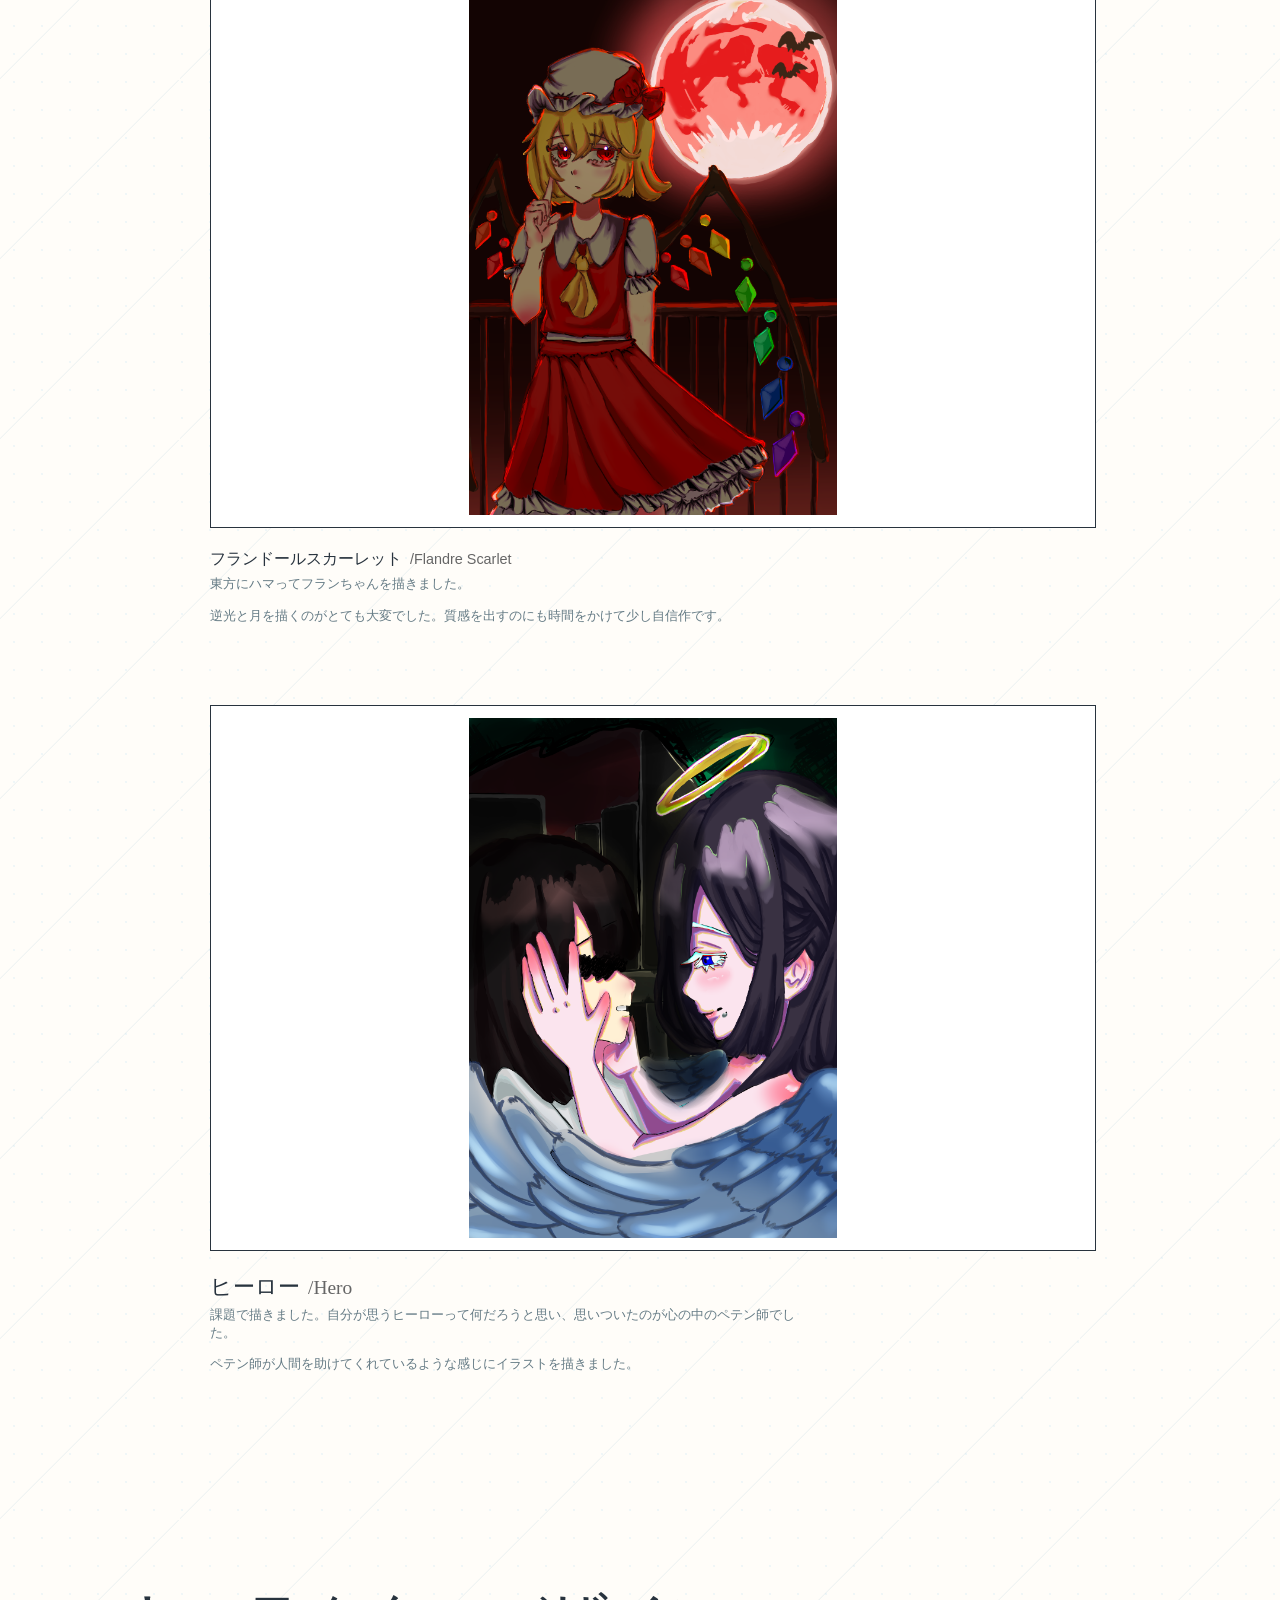
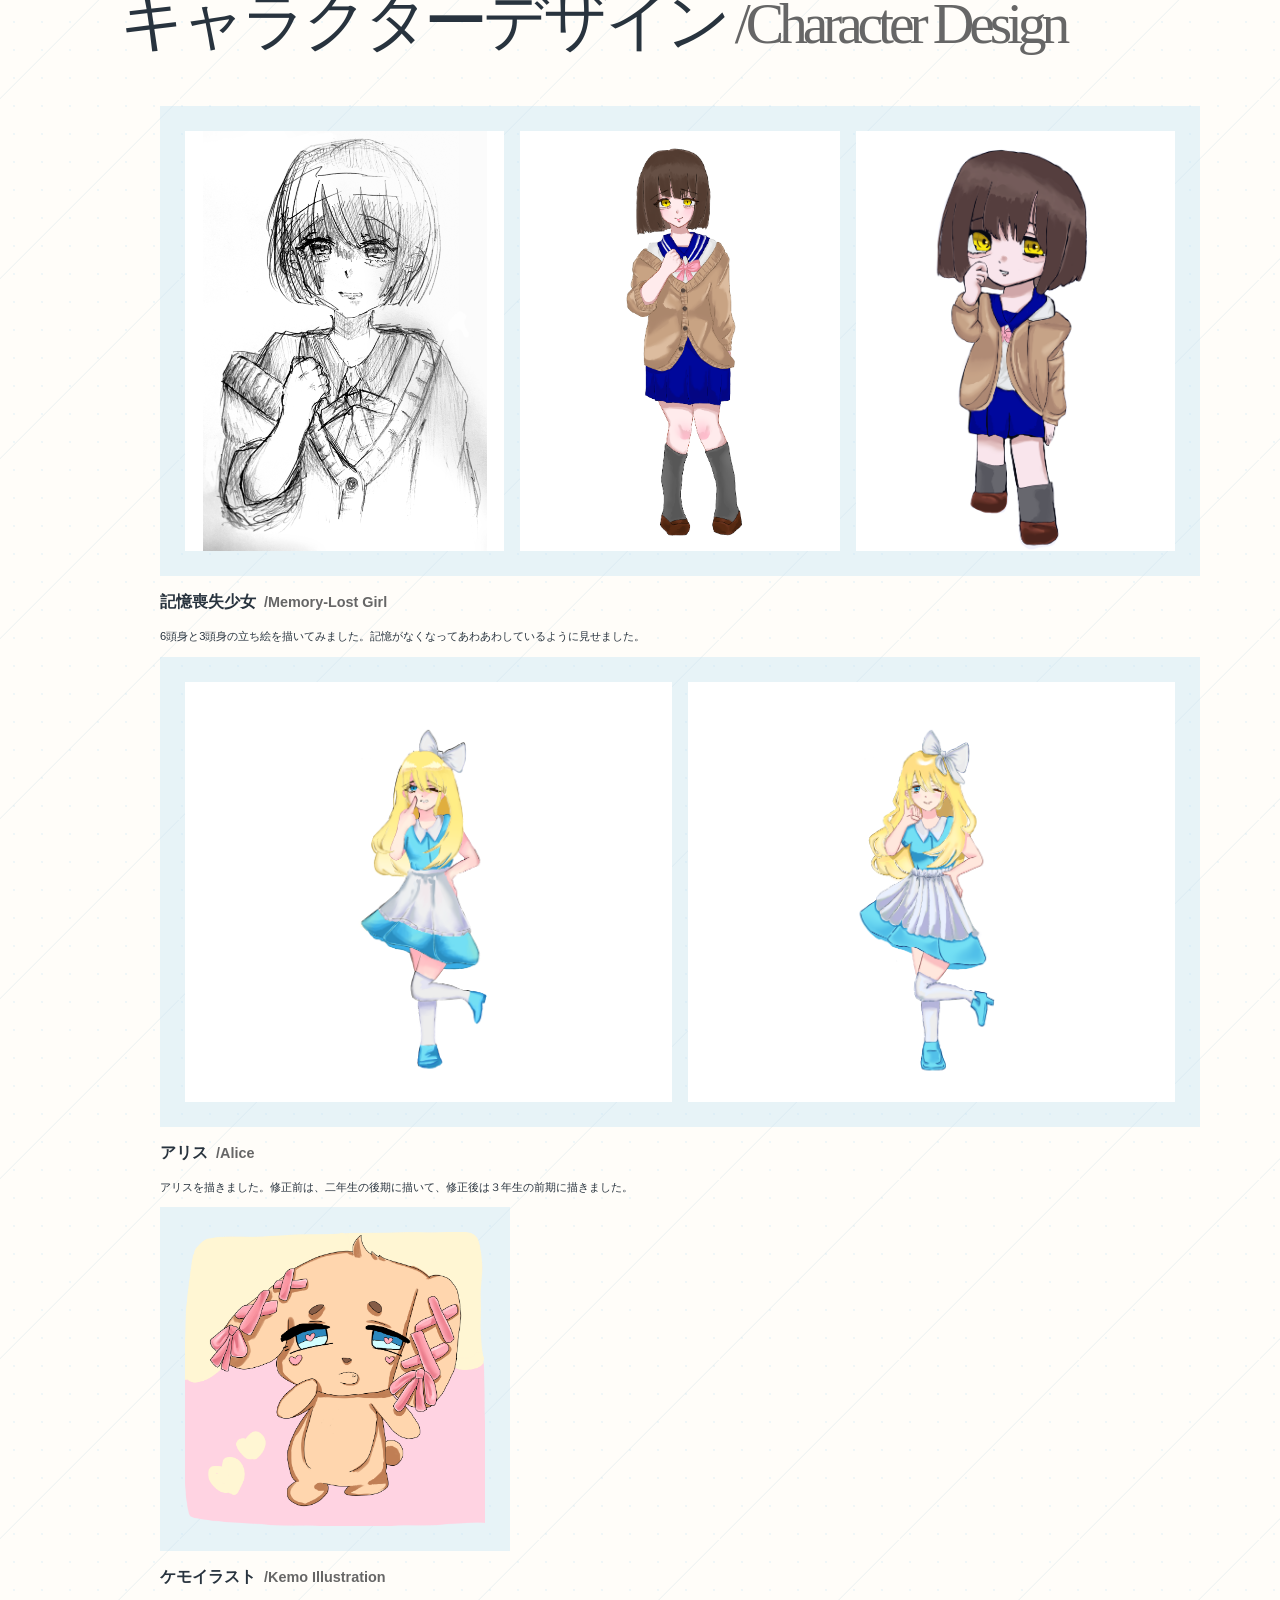
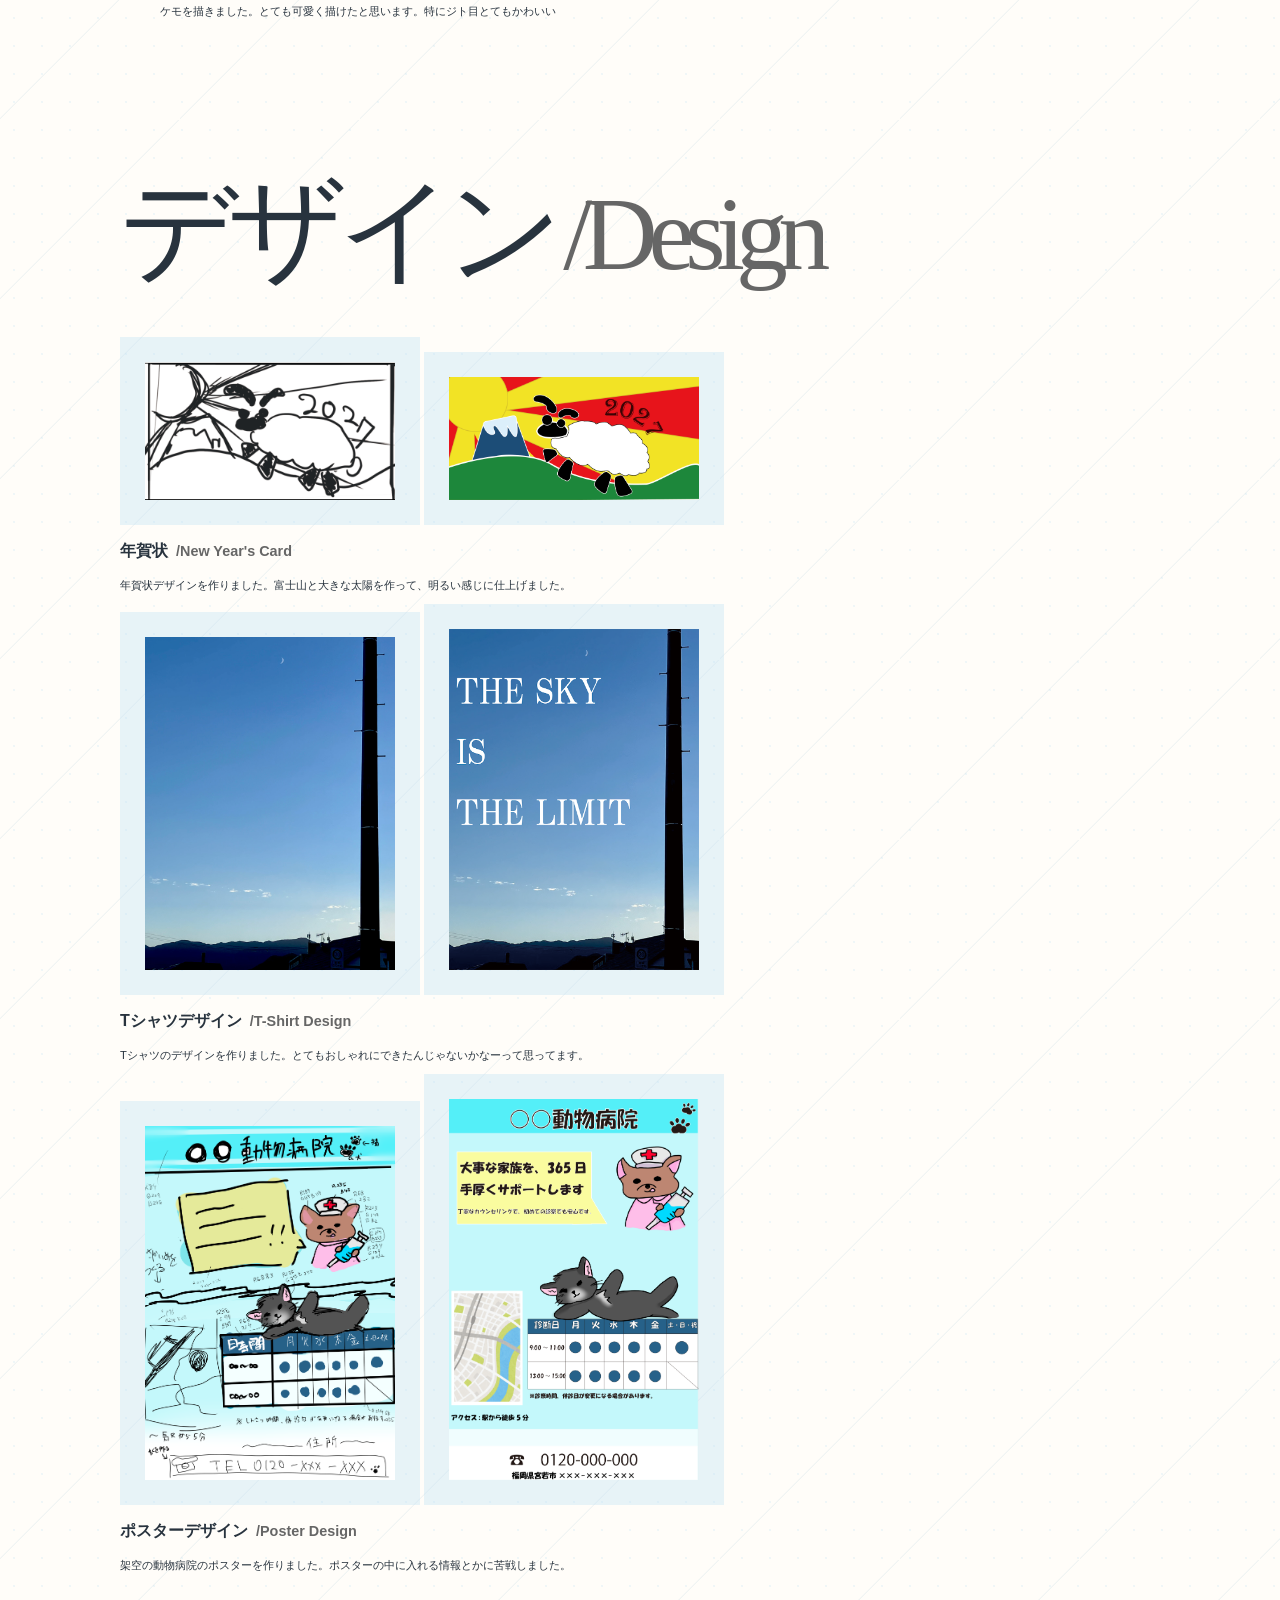
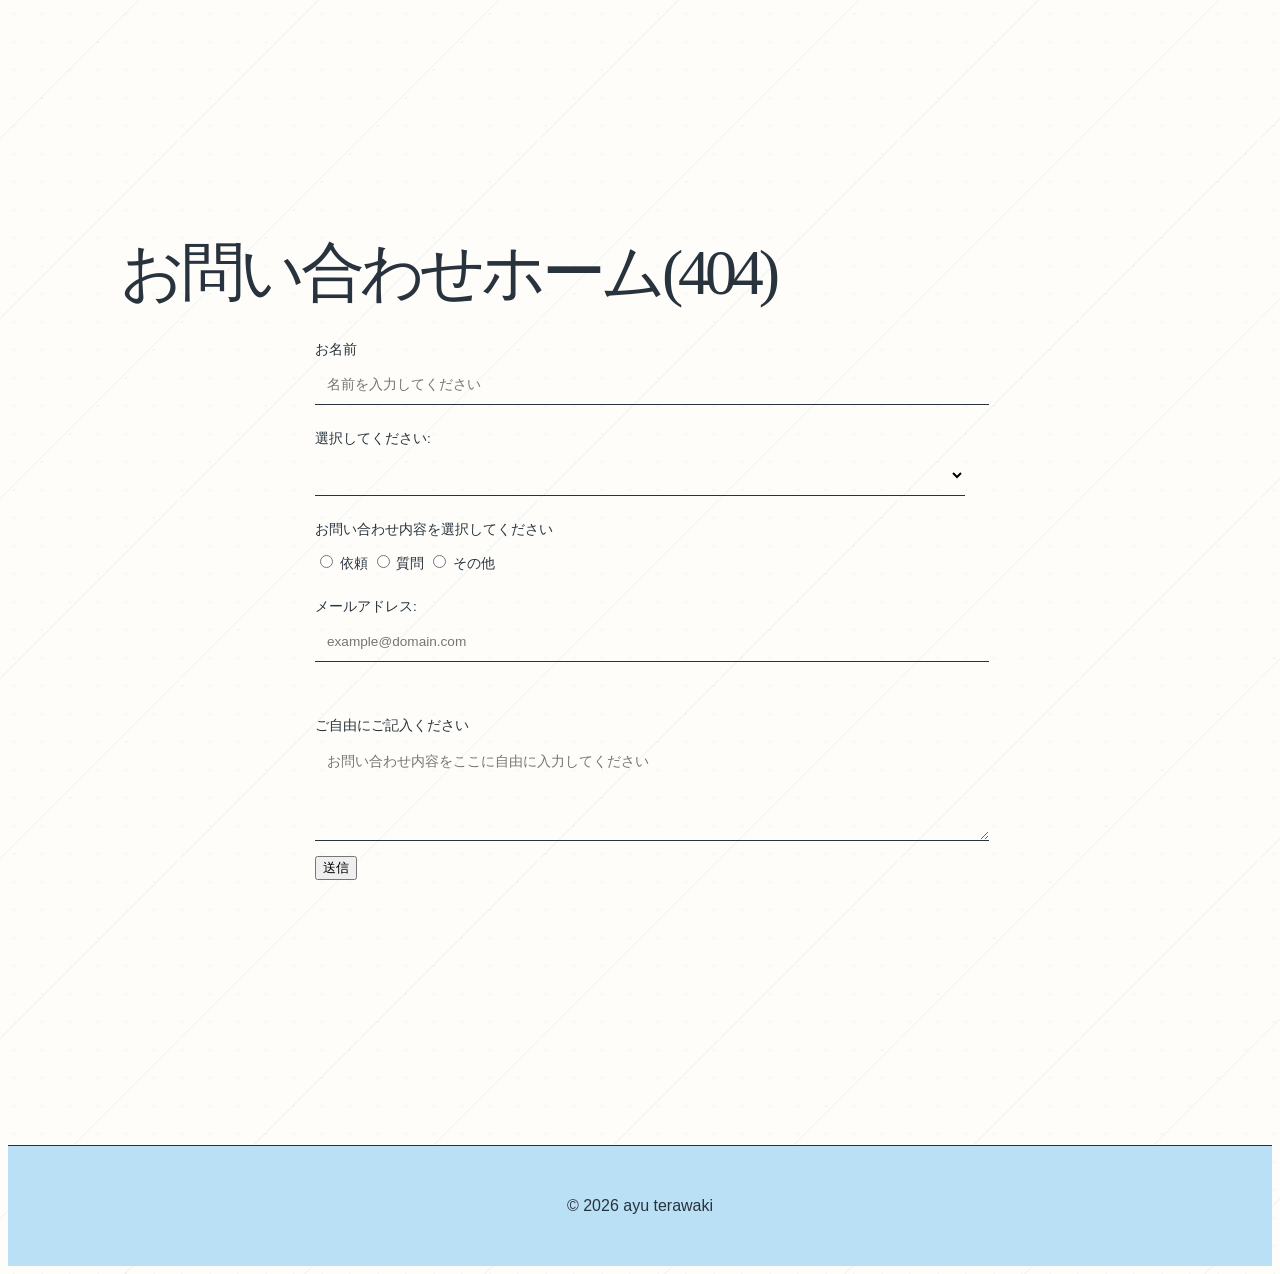
==== commit 99d66ee9: "Add files via upload" ====
--- a/index.html
+++ b/index.html
@@ -24,9 +24,9 @@
     <section id="about" class="page-content default">
         <main>
             <h1>About</h1>
-            <p>学生、イラストをよく描いたりします。イラスト以外にも小説を書いたりしています。</p>
+            <p>イラストをよく描いたりします。イラスト以外にも小説を書いたりしています。</p>
             <p>このサイトにイラストやキャラデザ、デザインなどを掲載しています。よければご覧ください。</p>
-            <p class="en-text">I’m　a student who frequently draws illustrations. Aside from art, I also write
+            <p class="en-text">I’m a student who frequently draws illustrations. Aside from art, I also write
                 novels.</p>
             <p class="en-text">I showcase my illustrations, character designs, and other design work on this site.
                 Please feel free to take a look.</p>
@@ -53,7 +53,7 @@
                     </thead>
                     <tbody>
                         <tr>
-                            <td>名前: 飴🍬<span class="en-text">/ame</span></td>
+                            <td>名前: 寺脇 愛結<span class="en-text">/Ayu Terawaki</span></td>
                         </tr>
                         <tr>
                             <td>年齢: 17歳<span class="en-text">/17 years old</span></td>
@@ -284,4 +284,4 @@
     <script src="script.js"></script>
 </body>
 
-</html>
+</html>
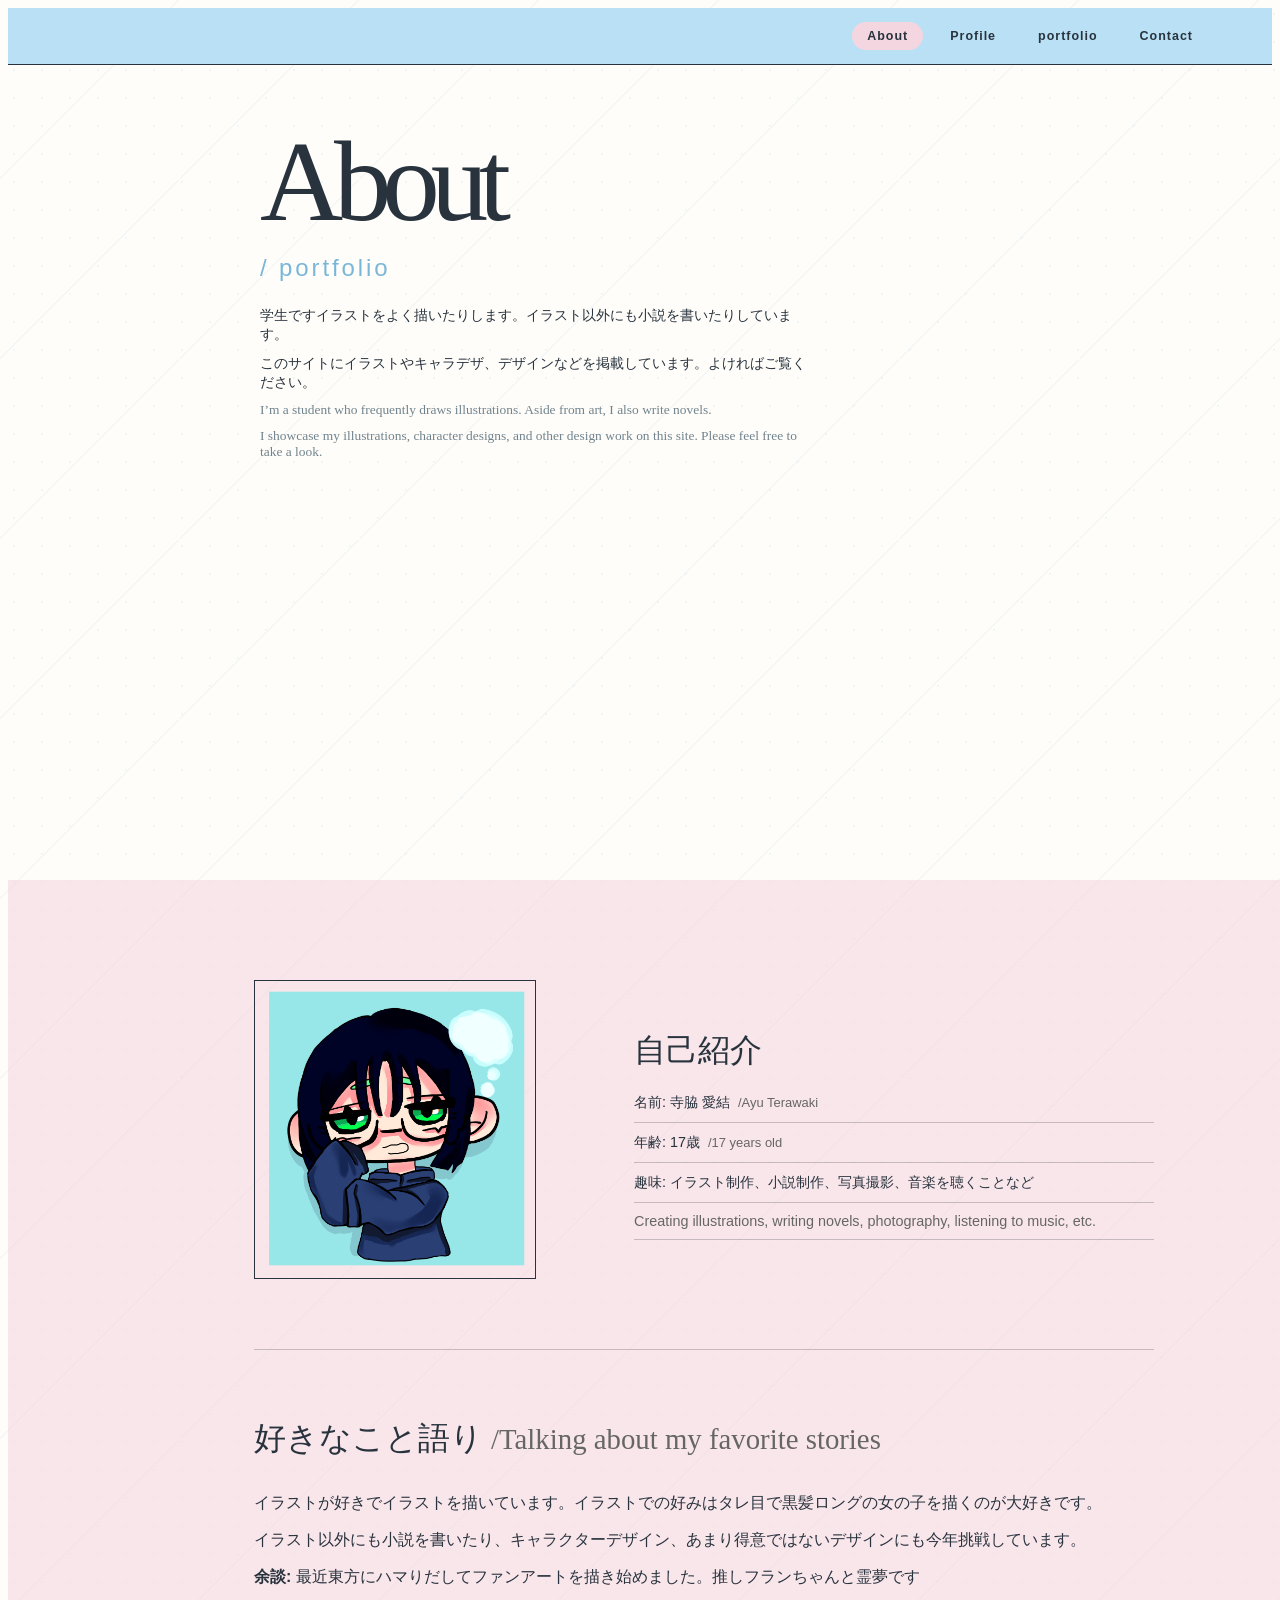
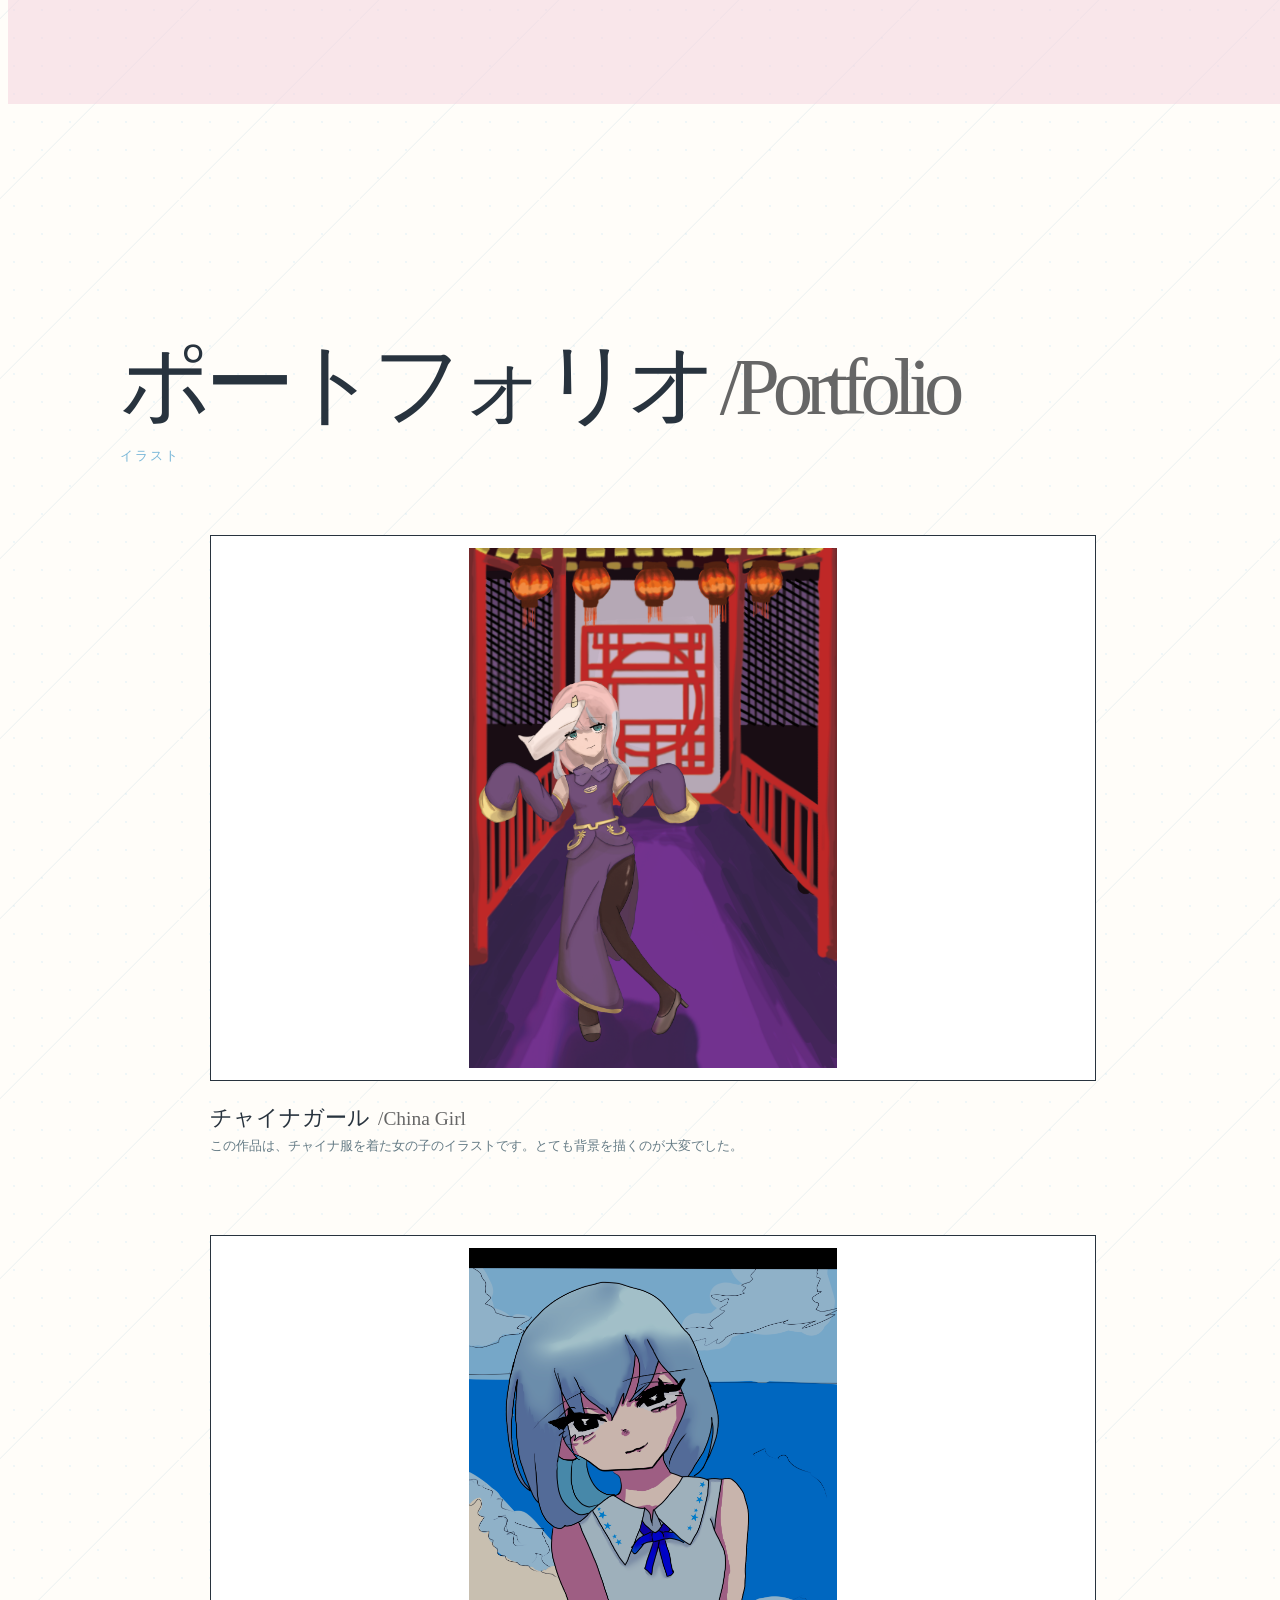
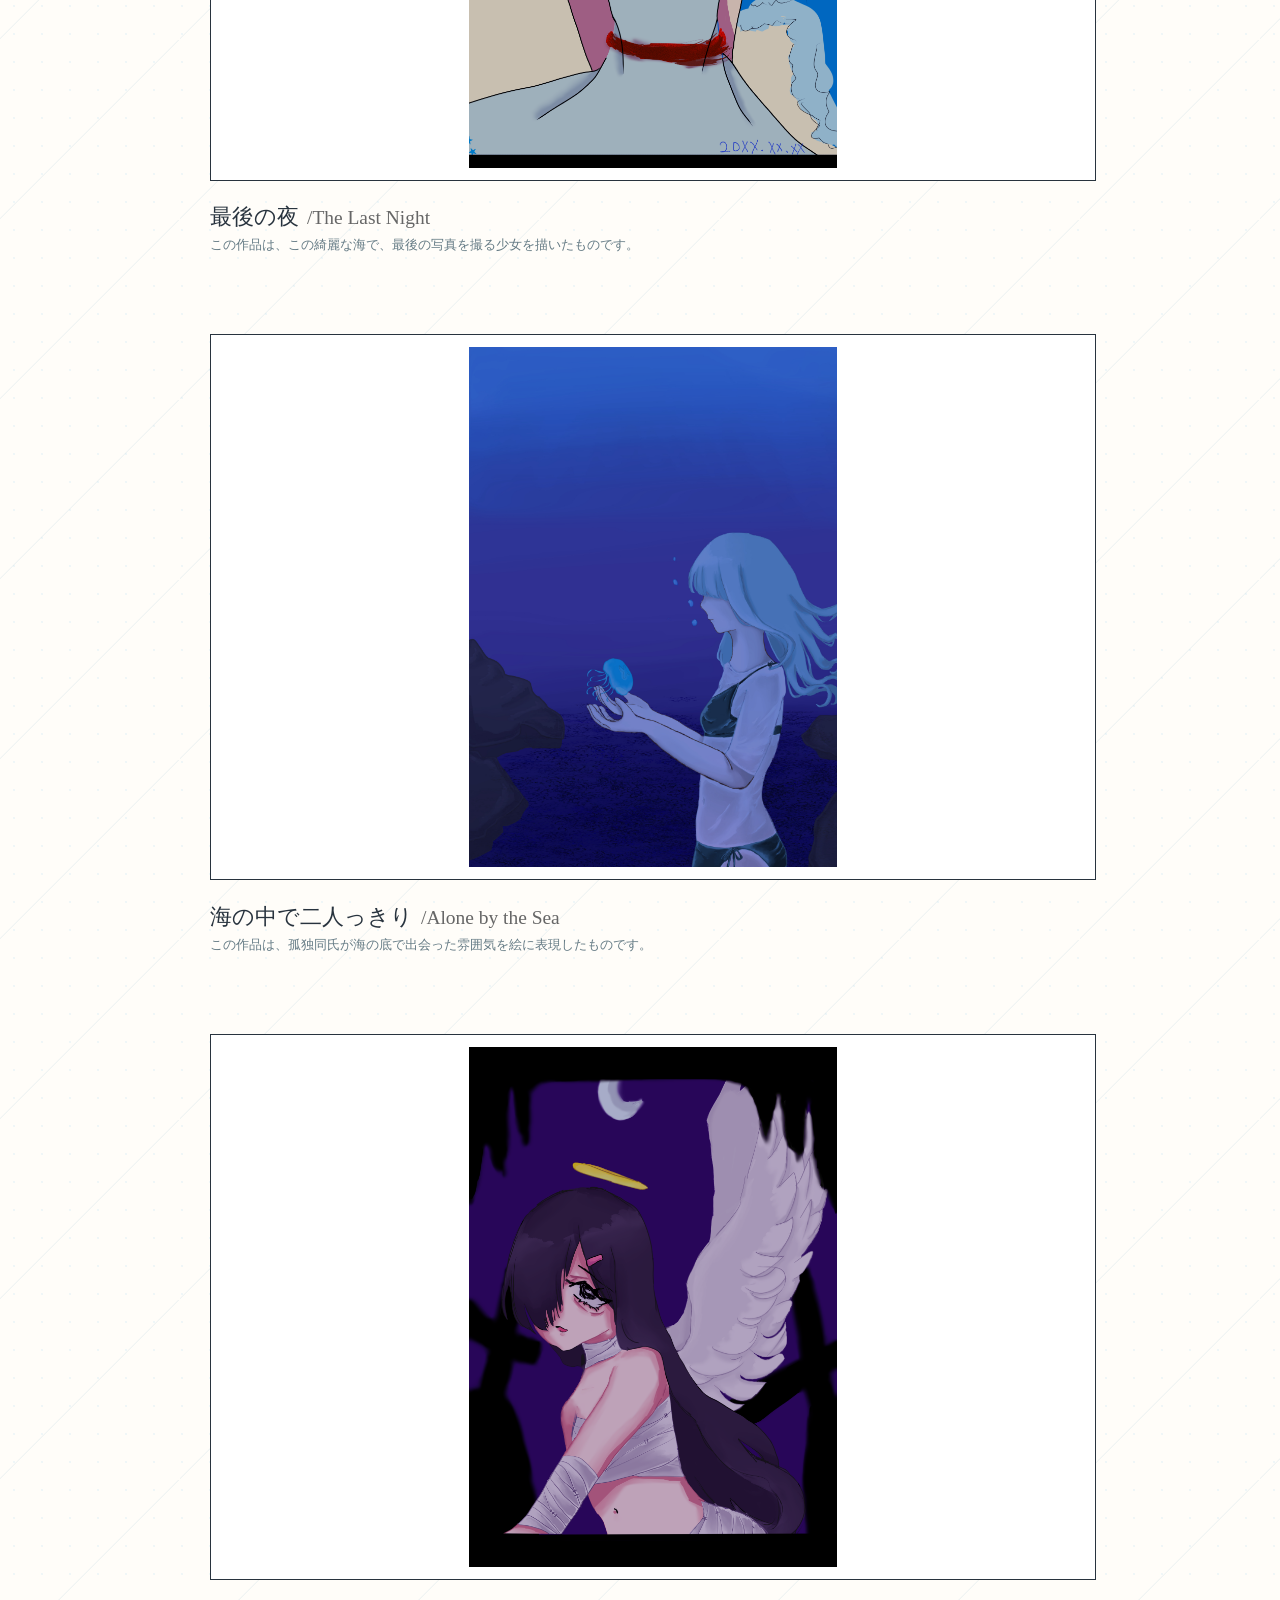
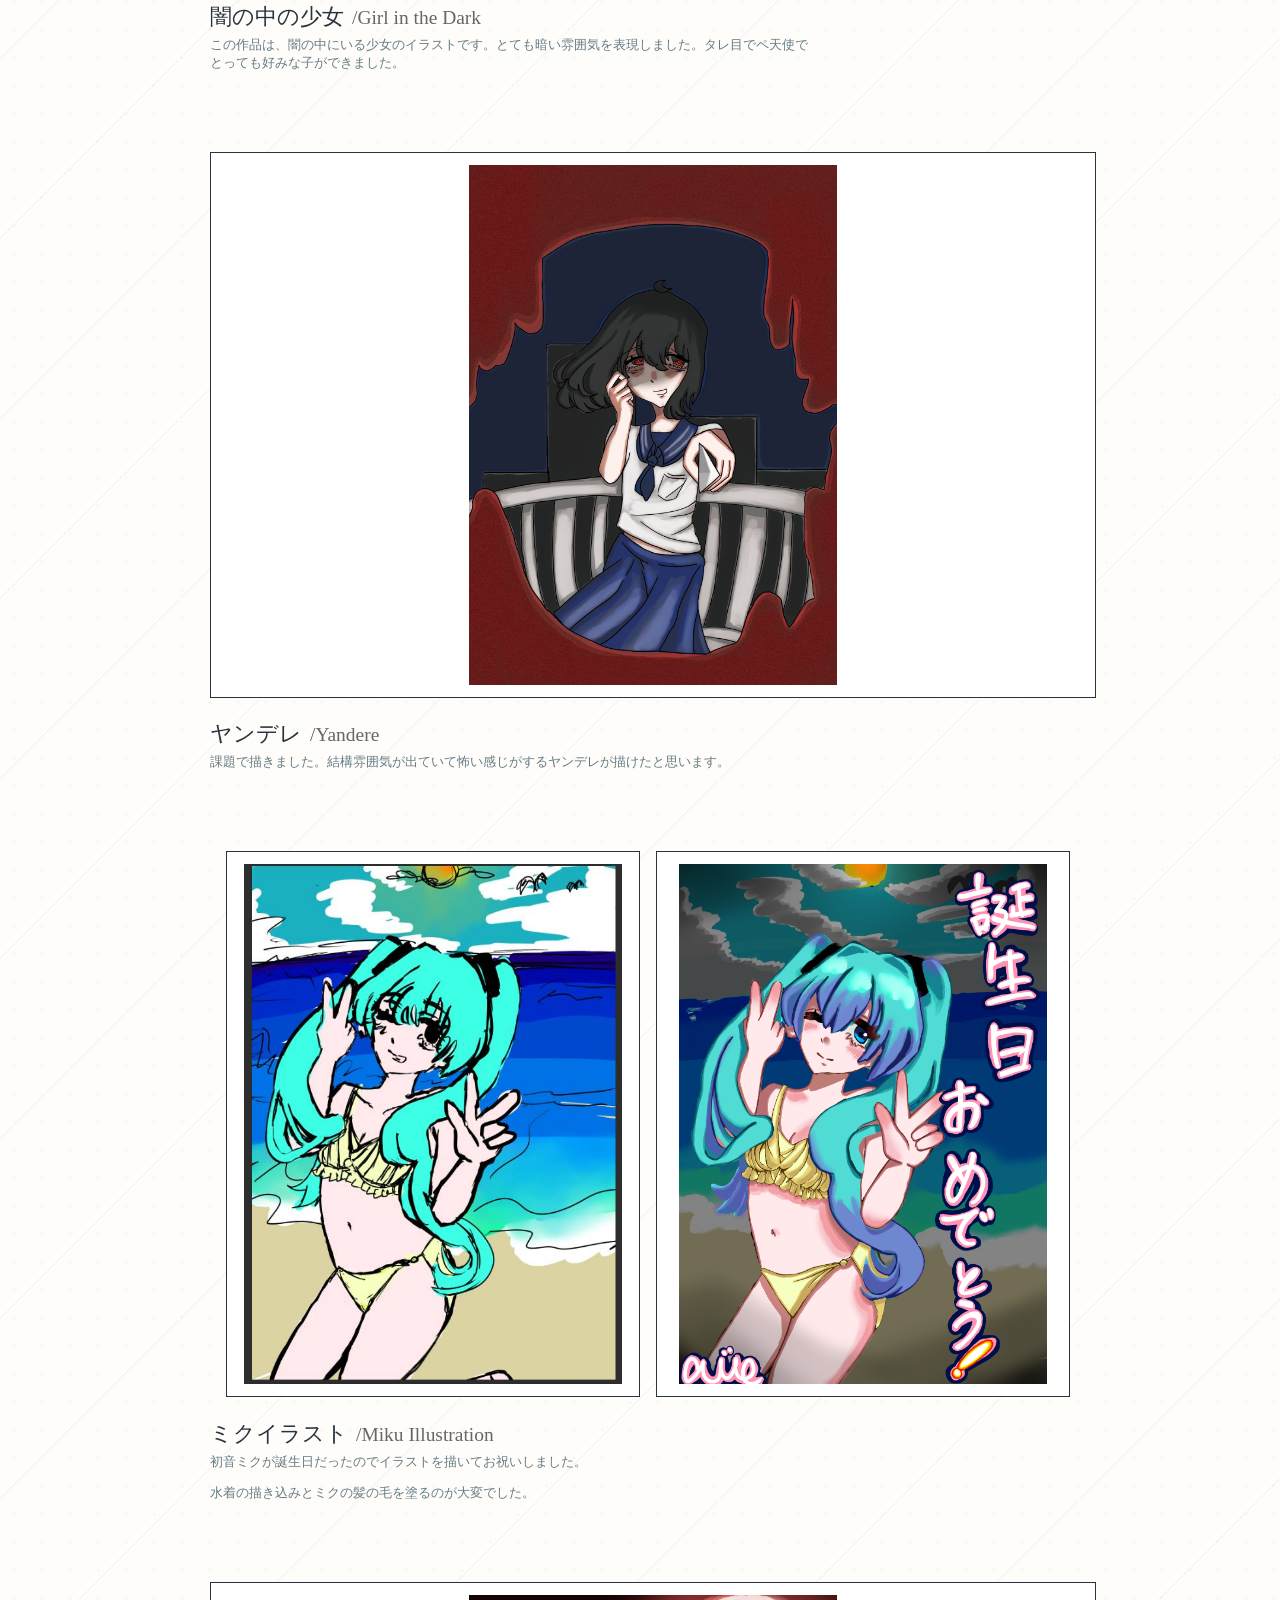
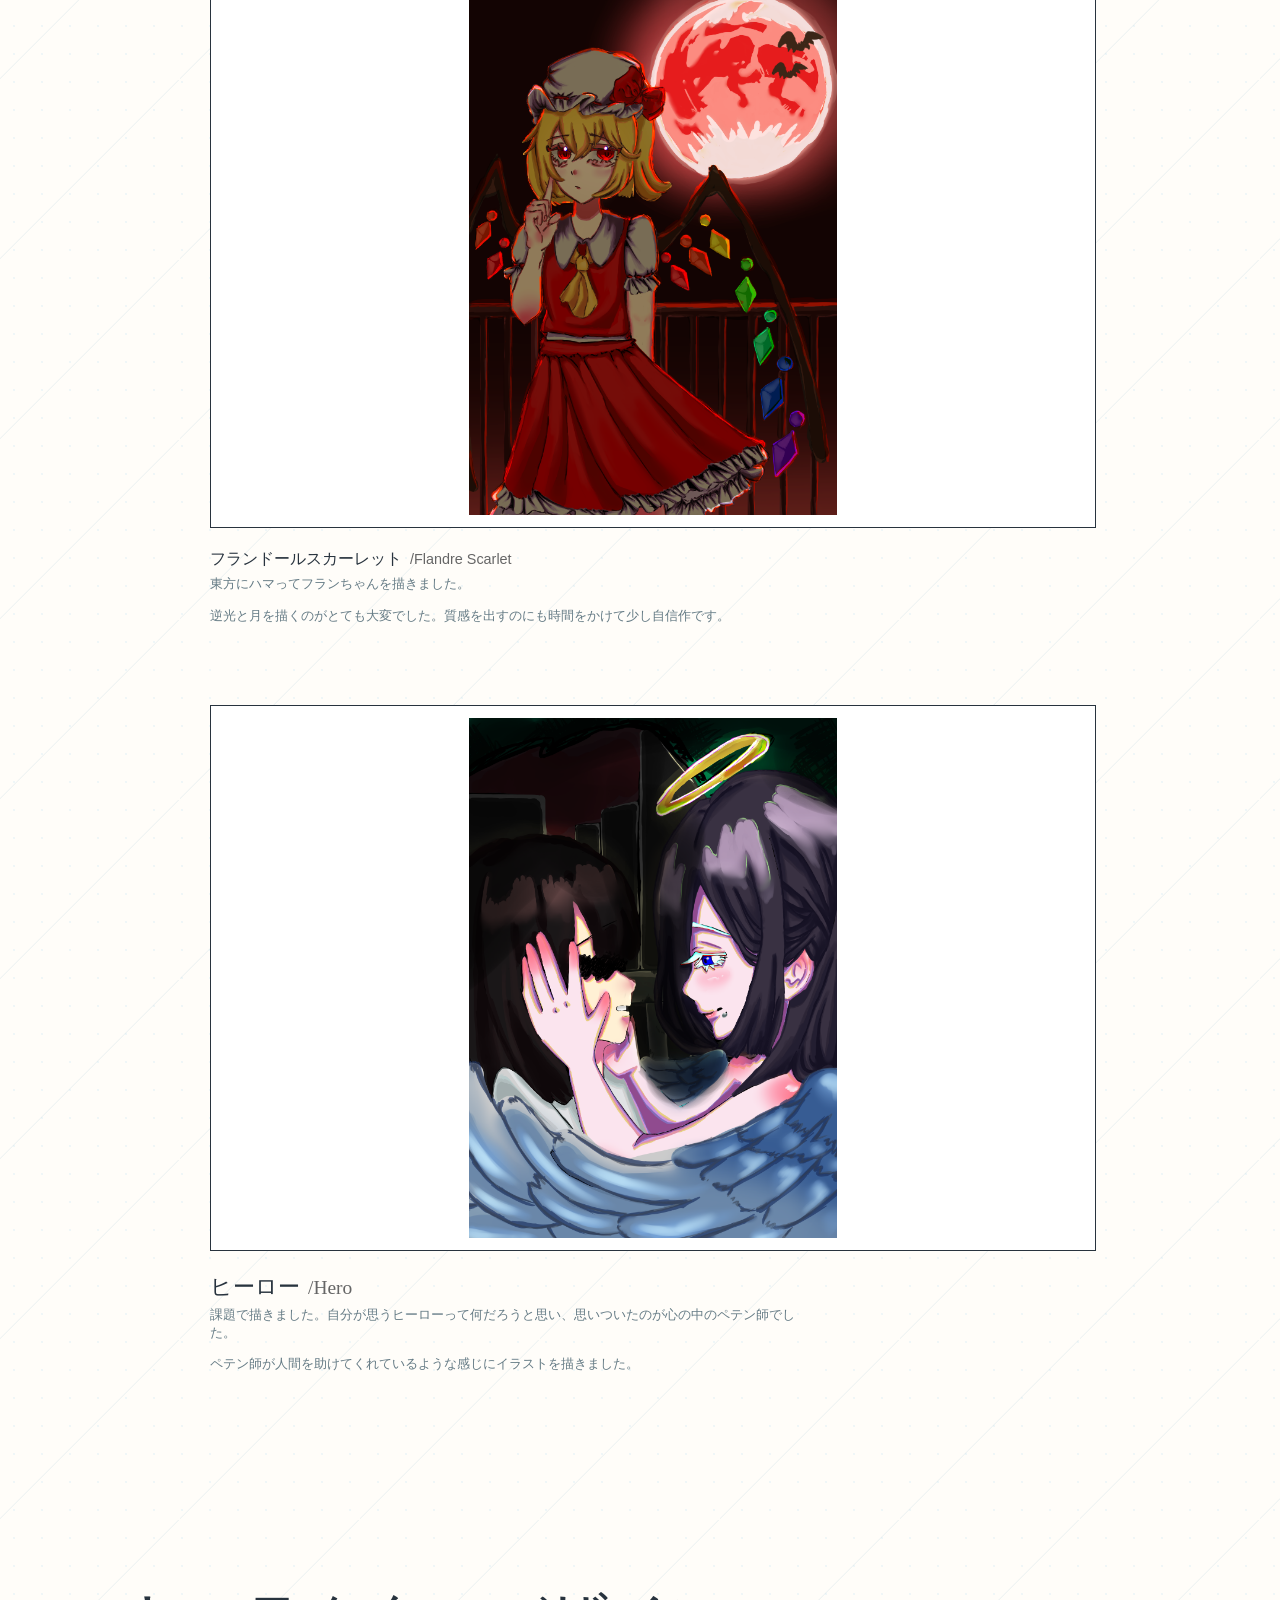
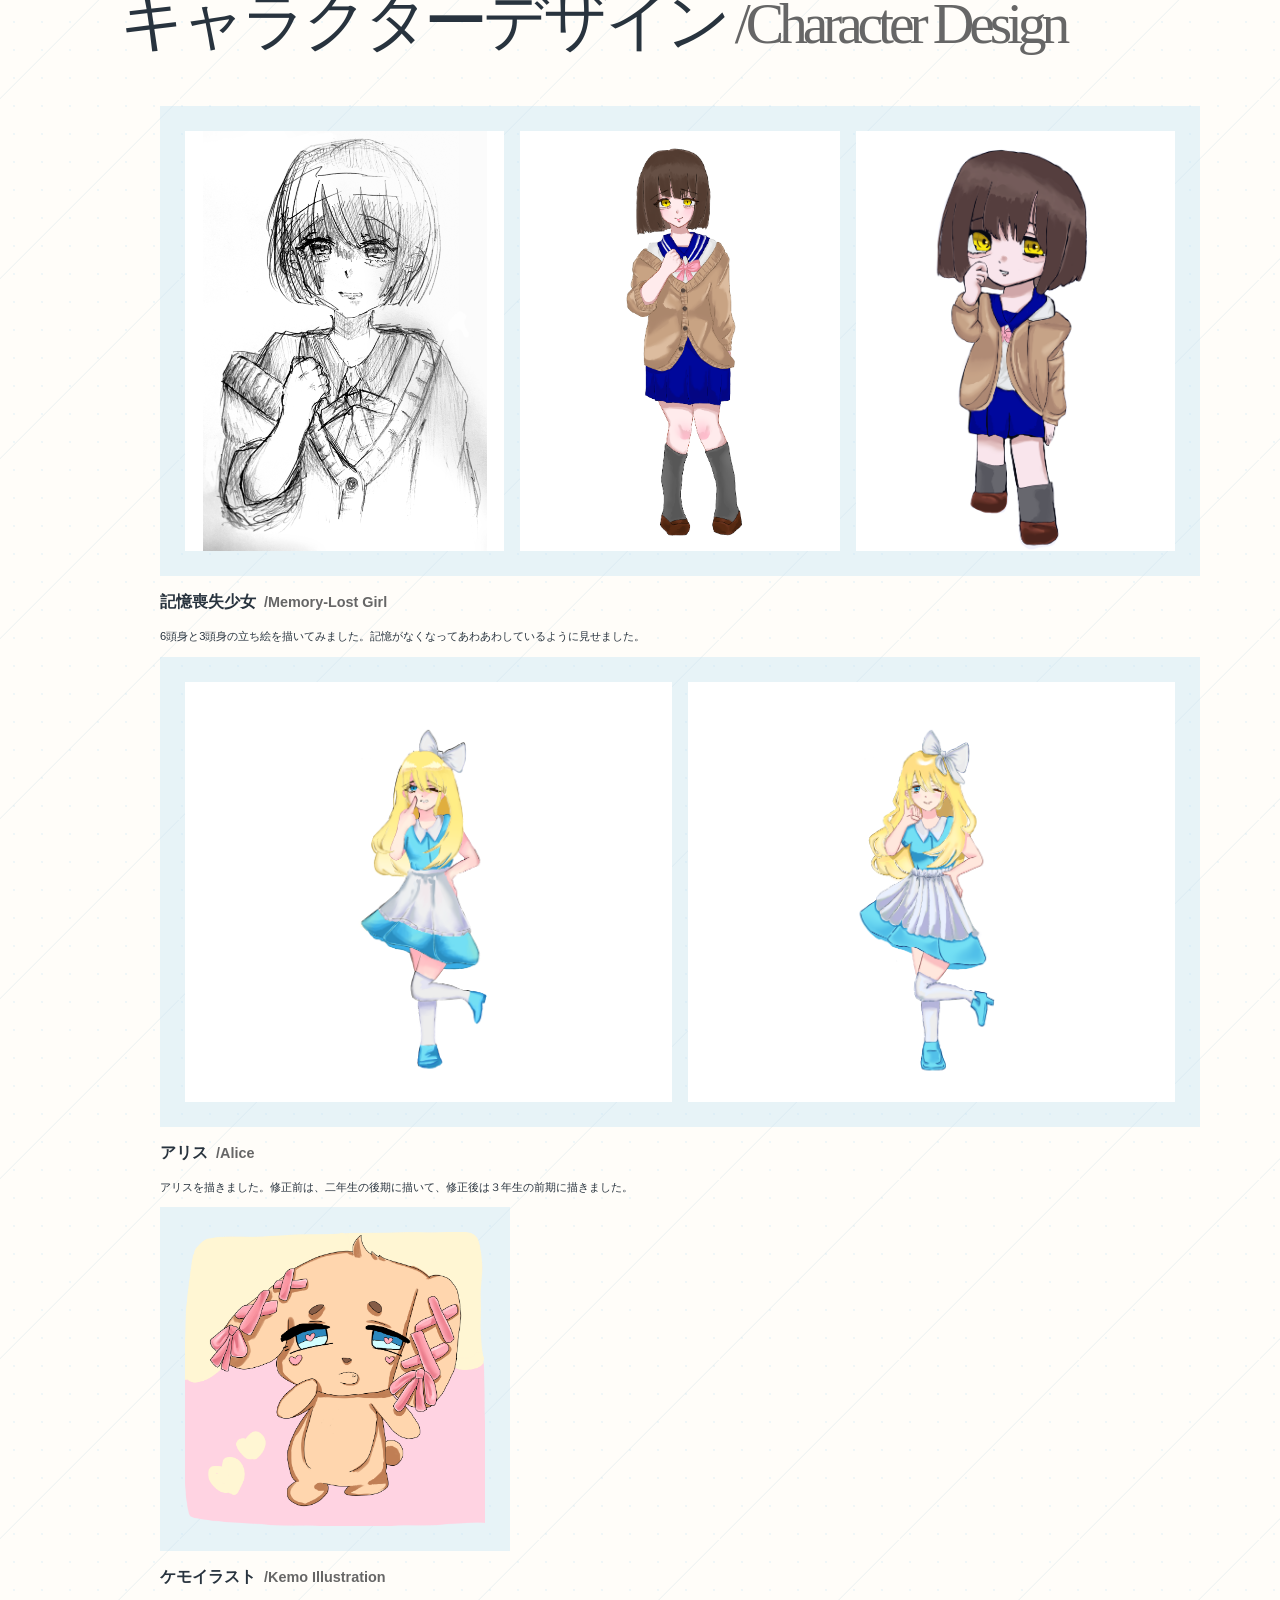
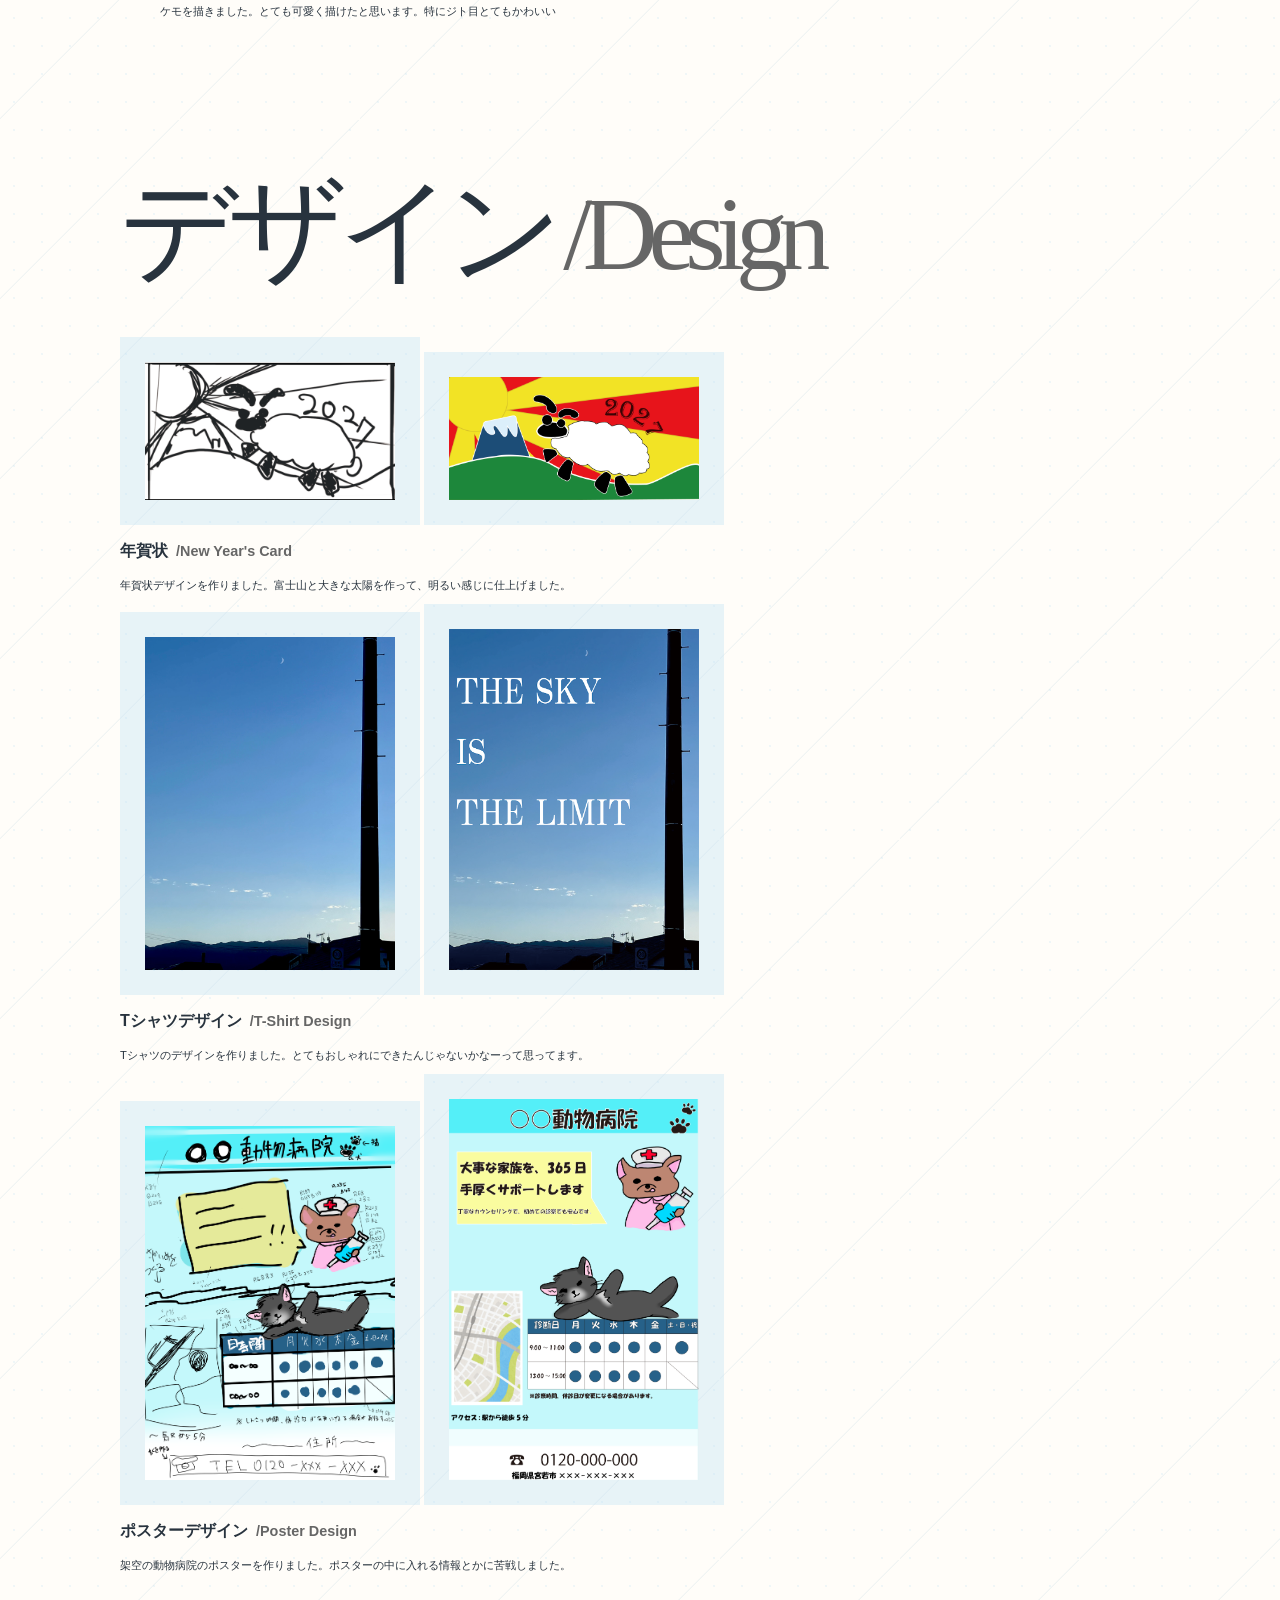
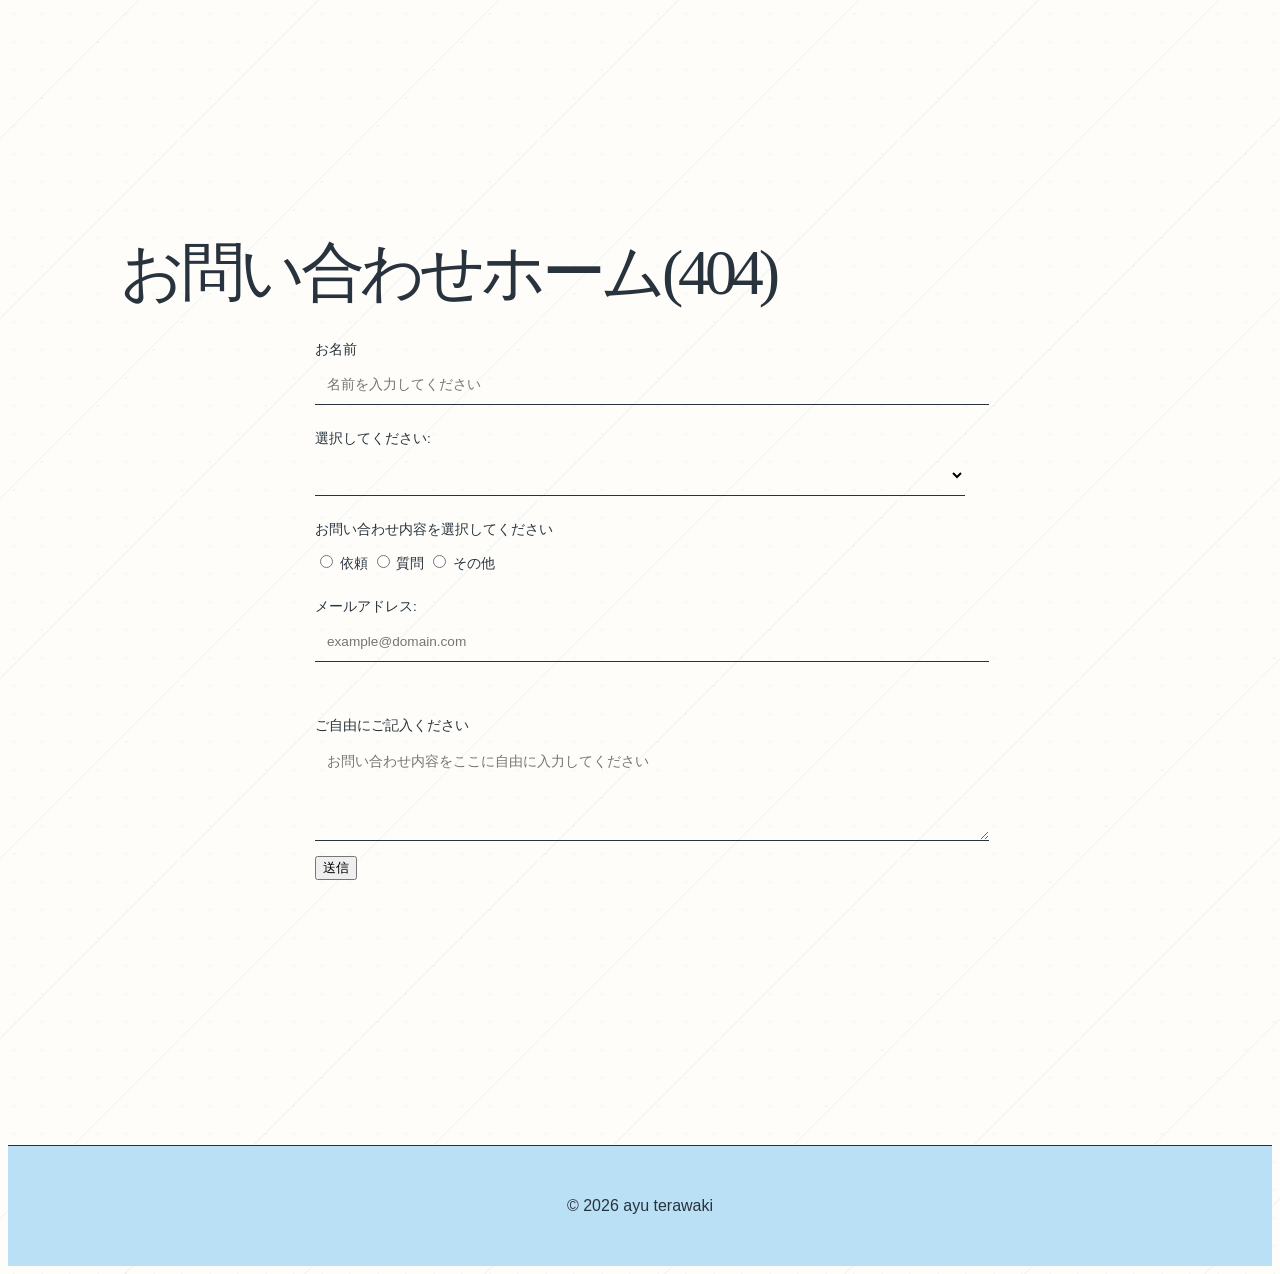
==== commit 6ba790cb: "Fix HTML structure and content" ====
--- a/index.html
+++ b/index.html
@@ -24,7 +24,7 @@
     <section id="about" class="page-content default">
         <main>
             <h1>About</h1>
-            <p>イラストをよく描いたりします。イラスト以外にも小説を書いたりしています。</p>
+            <p>学生ですイラストをよく描いたりします。イラスト以外にも小説を書いたりしています。</p>
             <p>このサイトにイラストやキャラデザ、デザインなどを掲載しています。よければご覧ください。</p>
             <p class="en-text">I’m a student who frequently draws illustrations. Aside from art, I also write
                 novels.</p>
@@ -284,4 +284,4 @@
     <script src="script.js"></script>
 </body>
 
-</html>+</html>
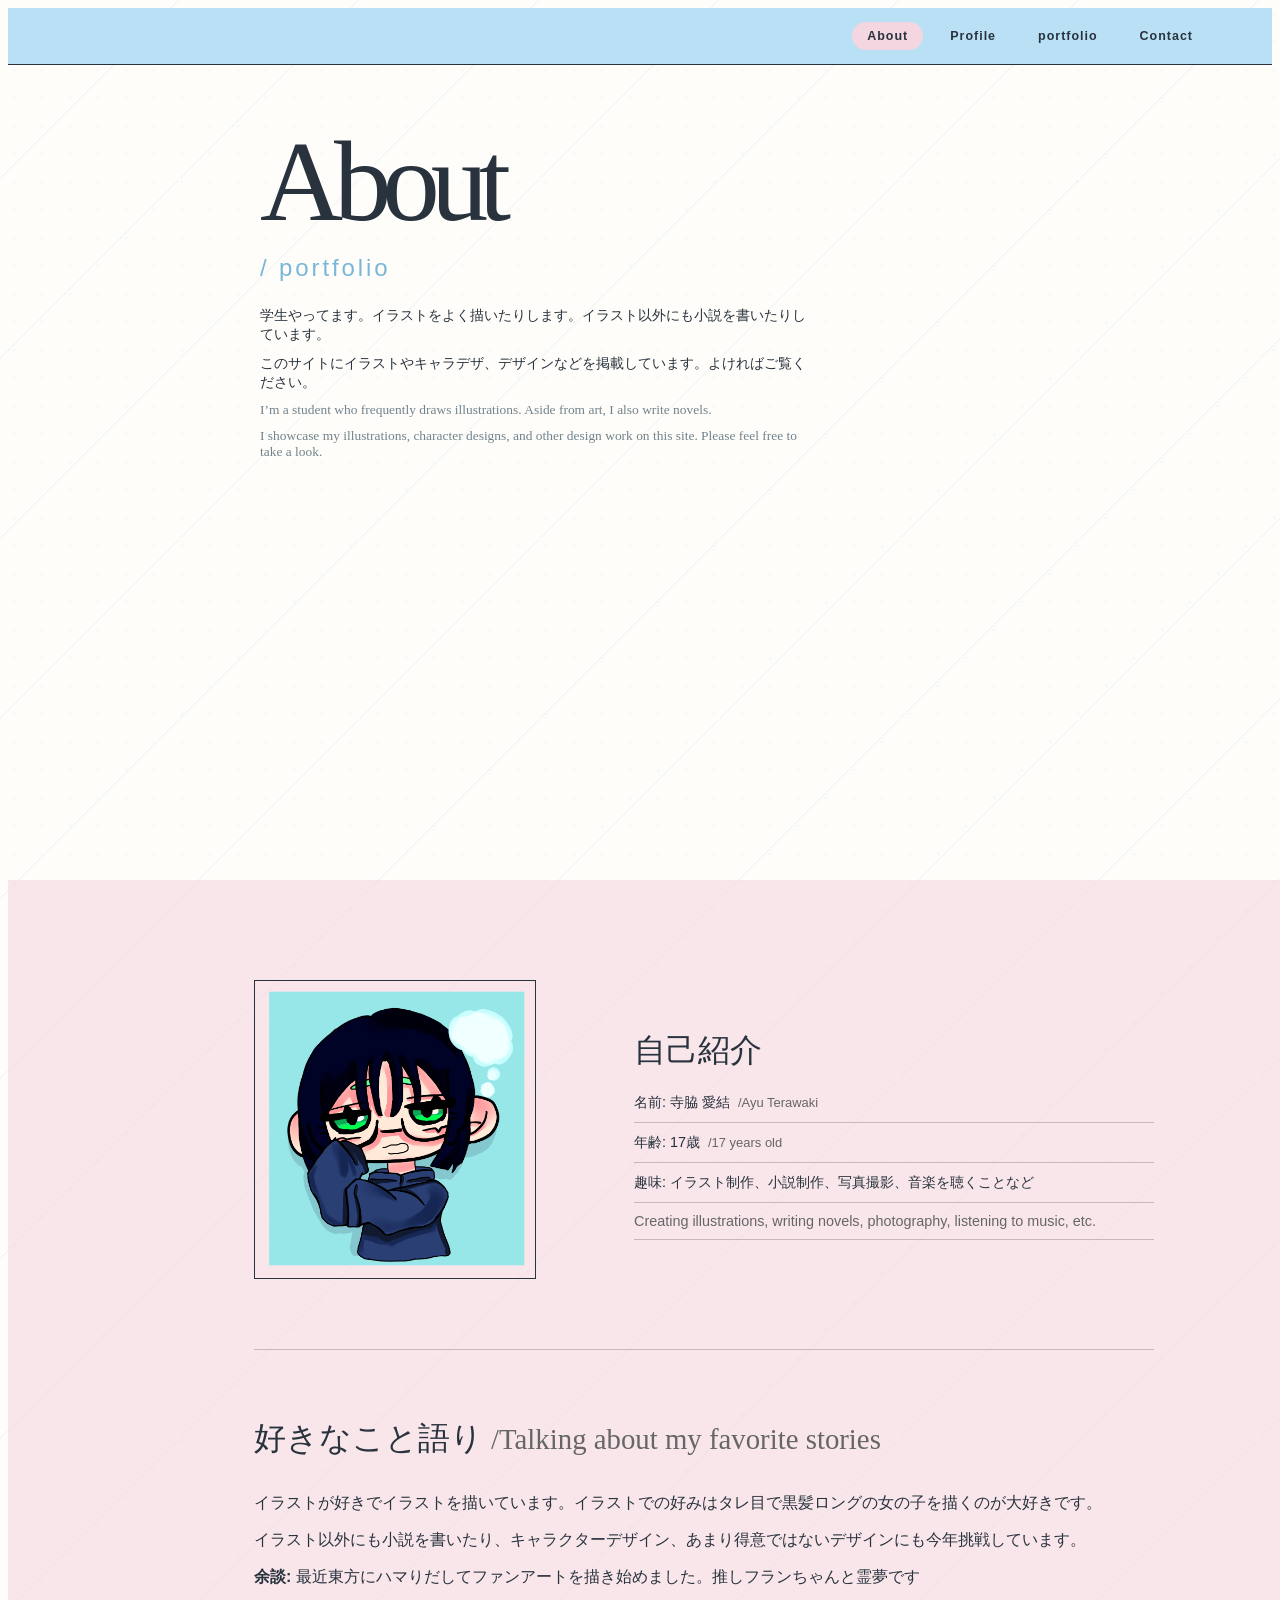
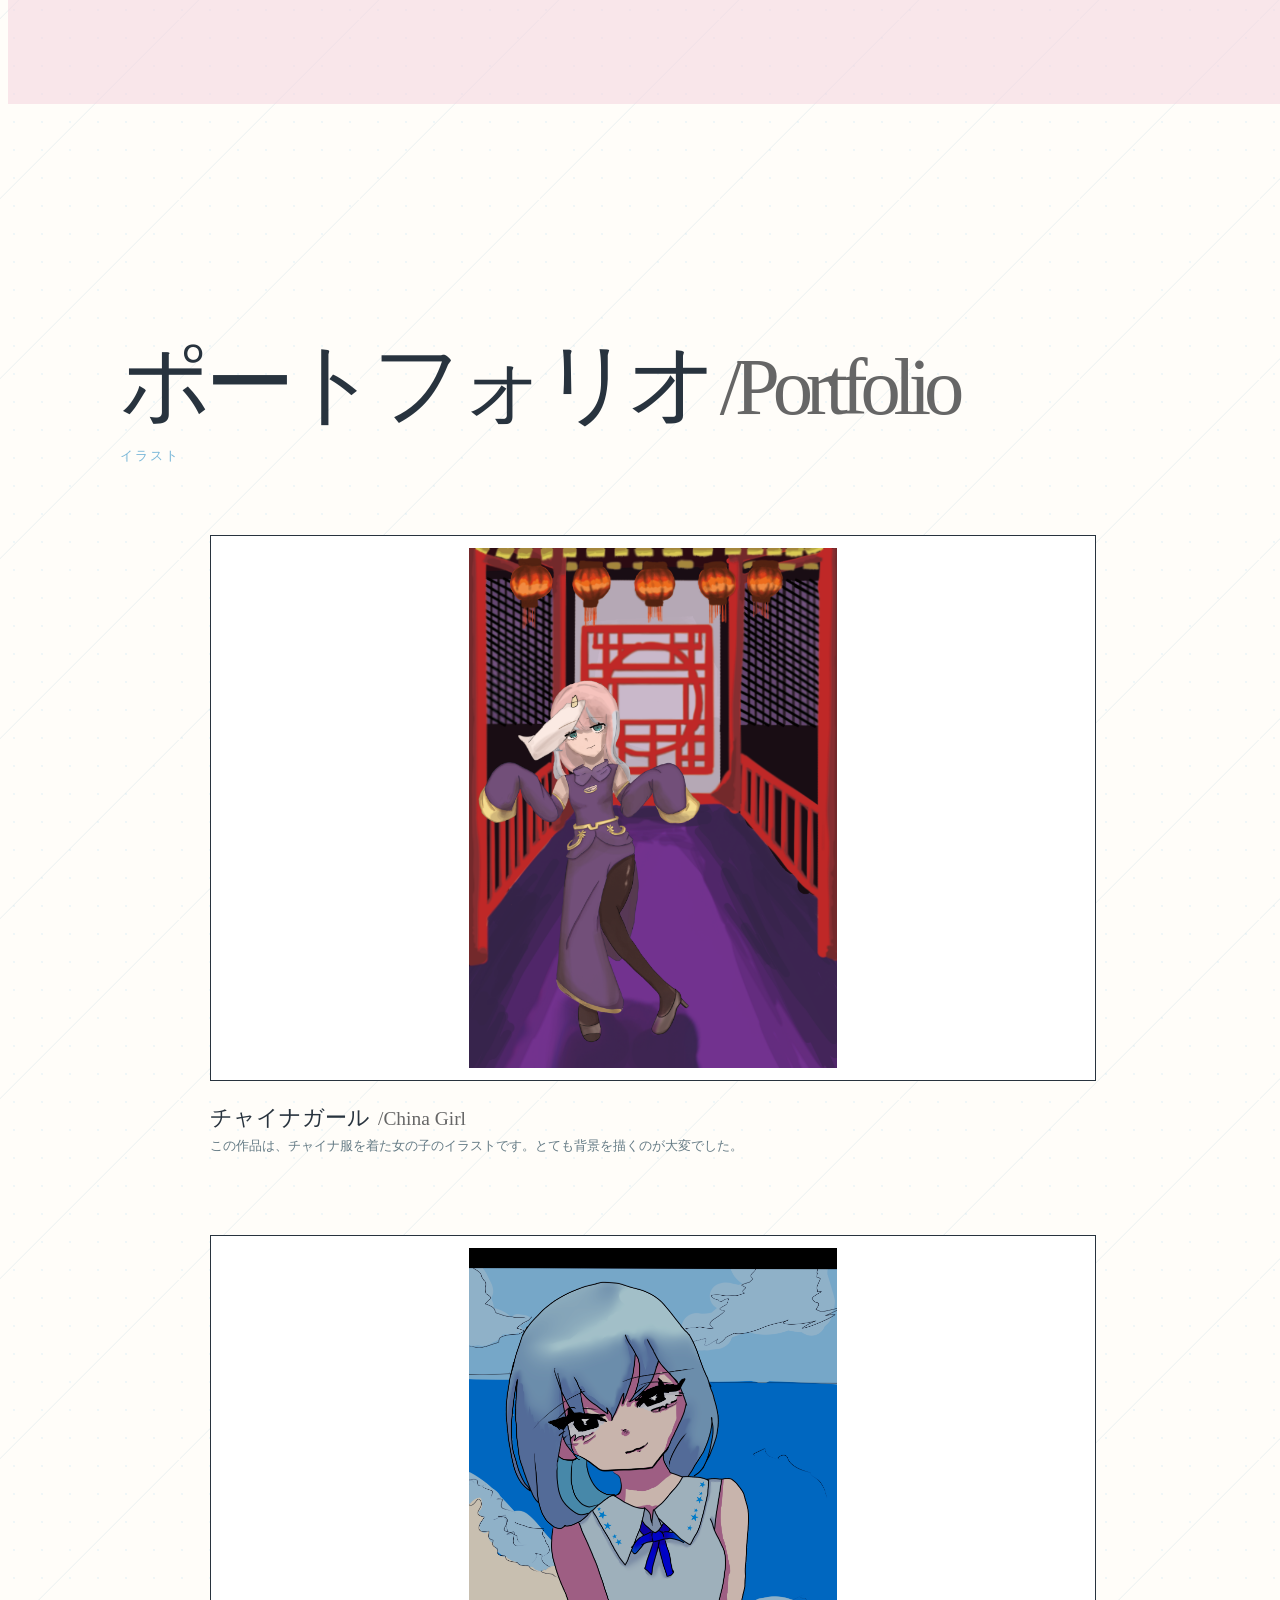
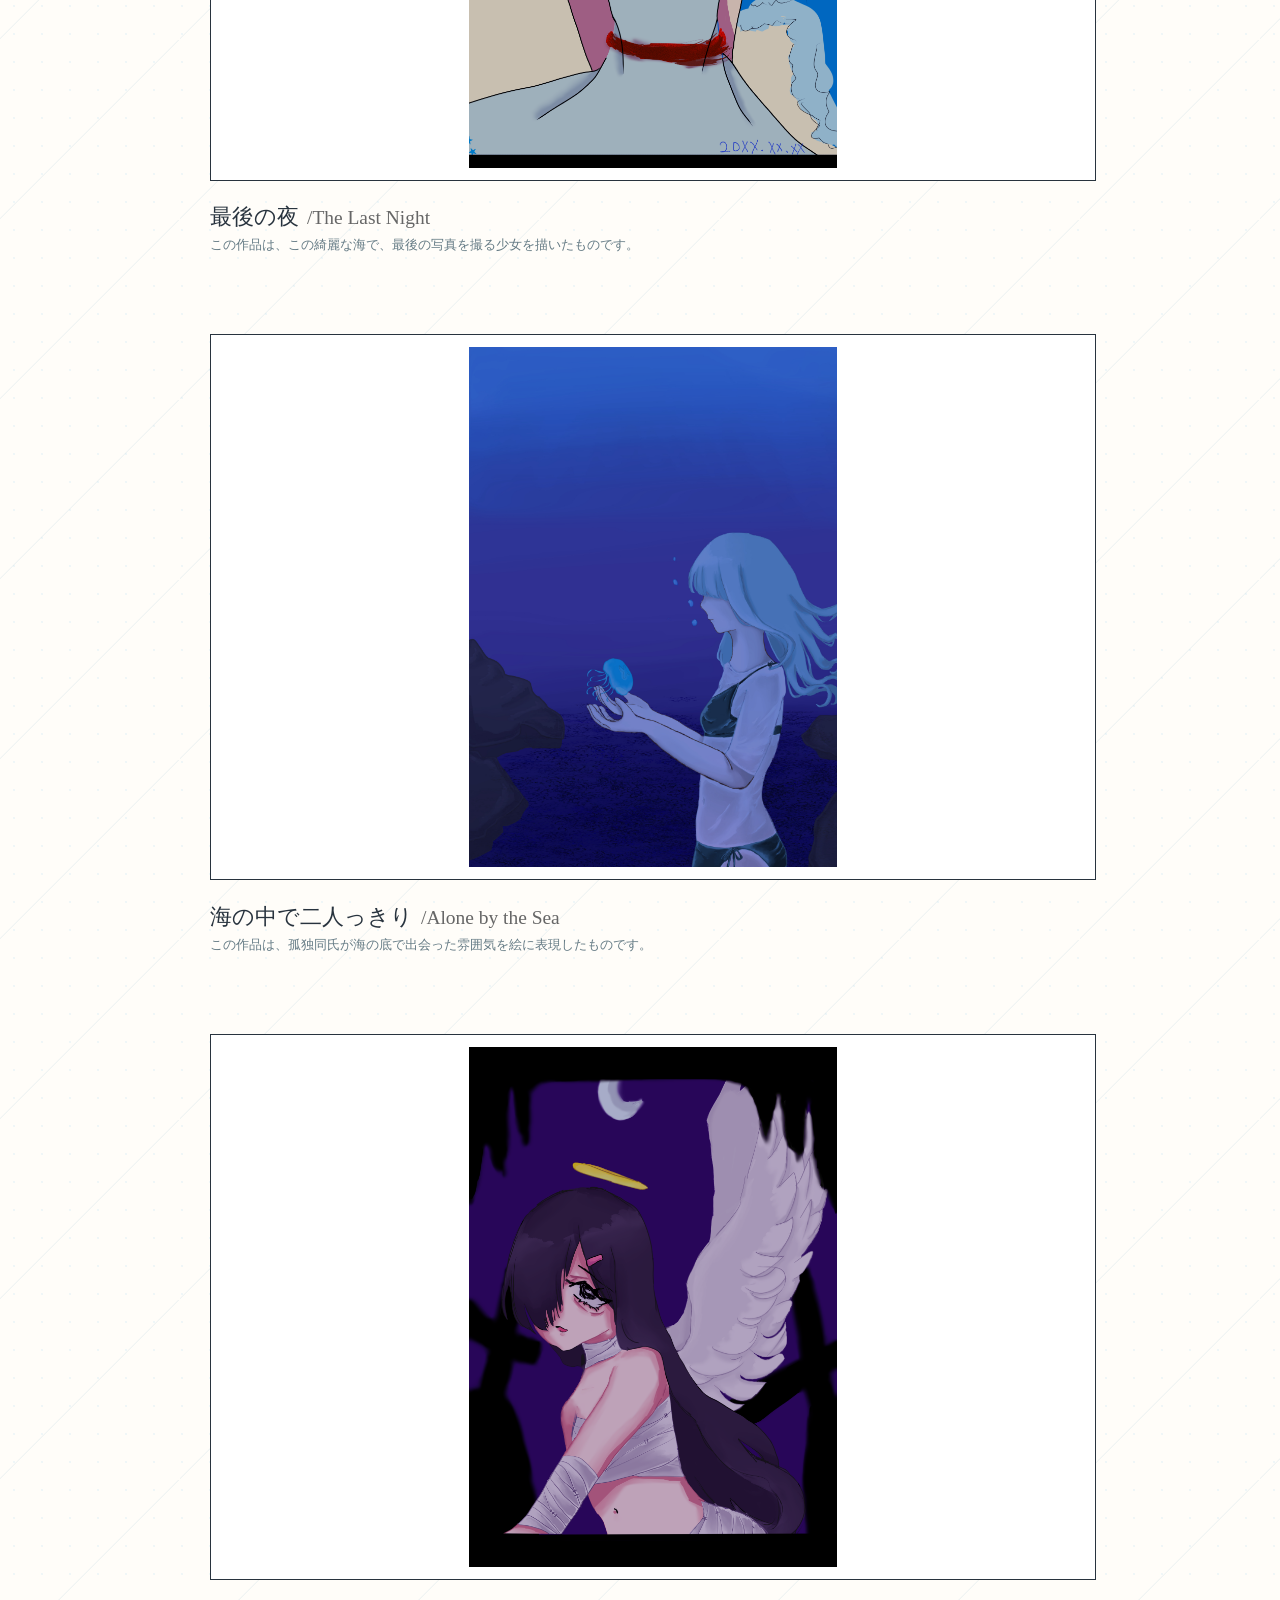
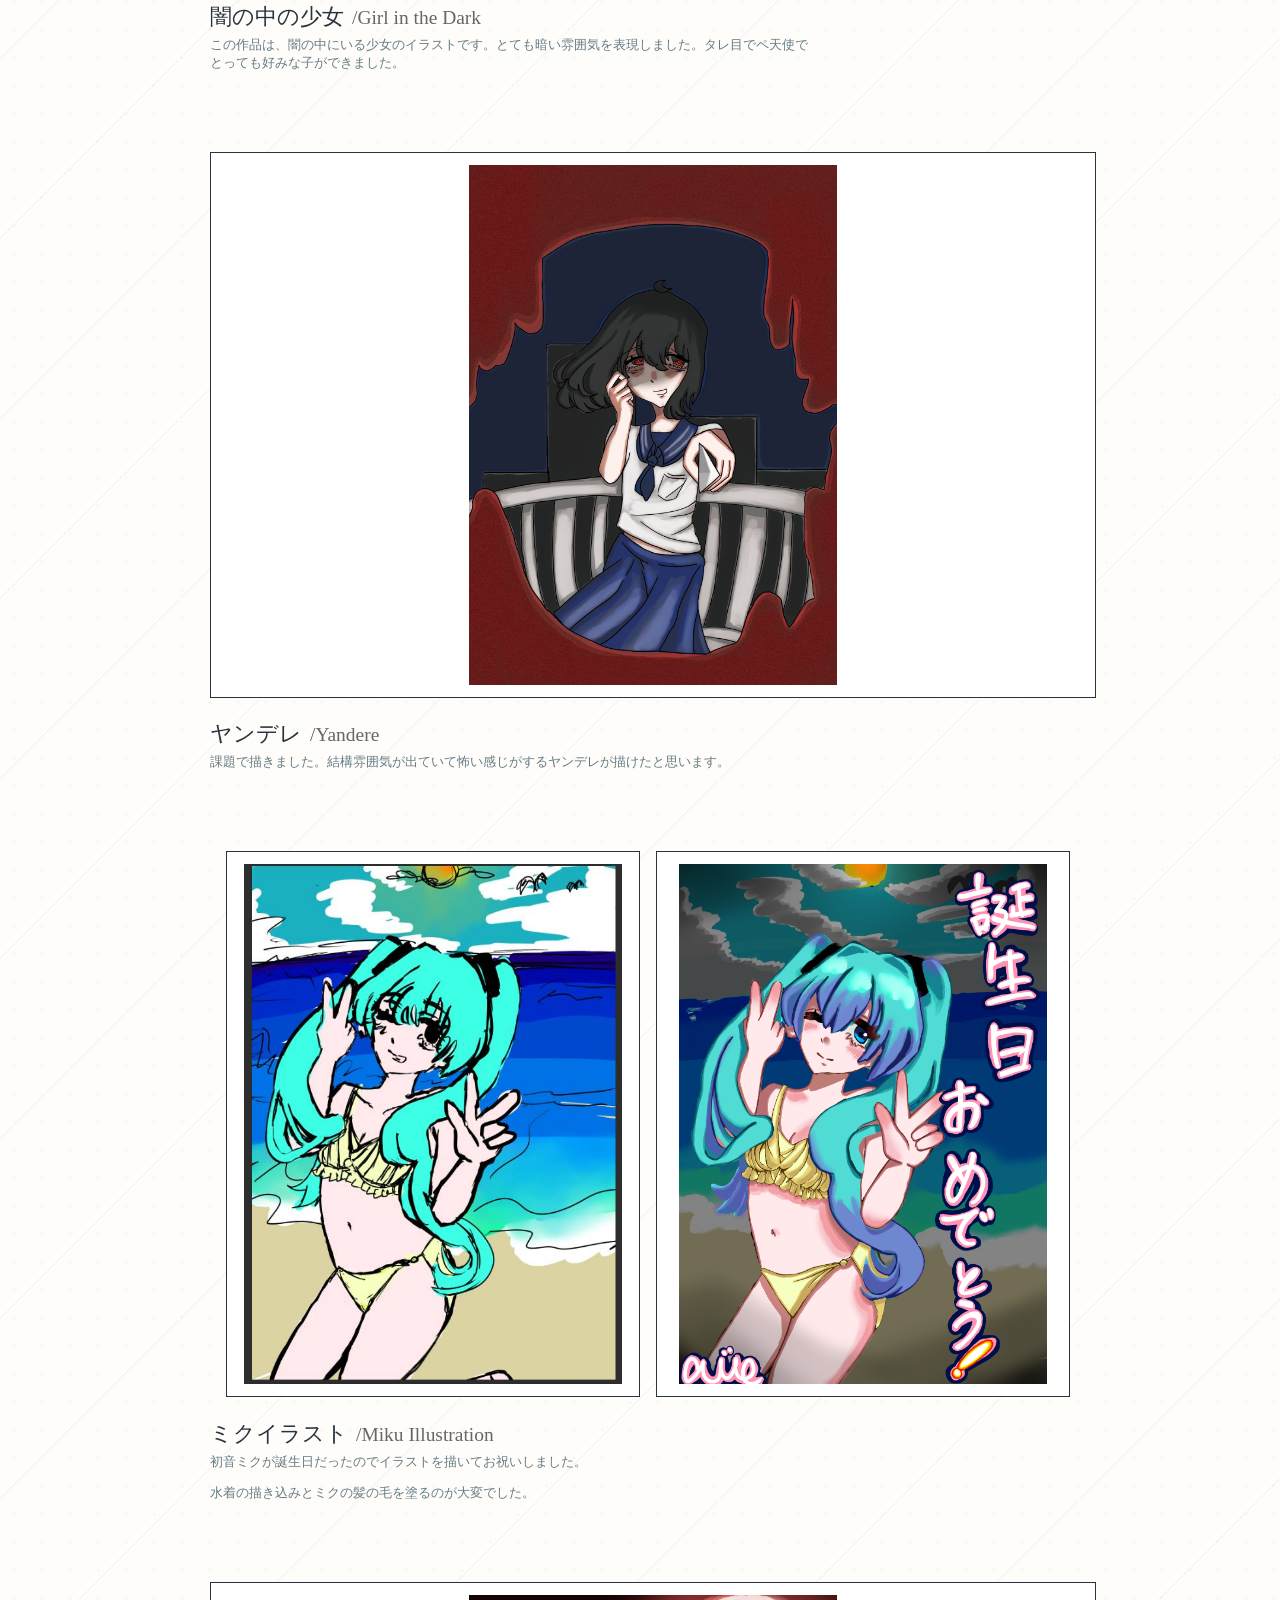
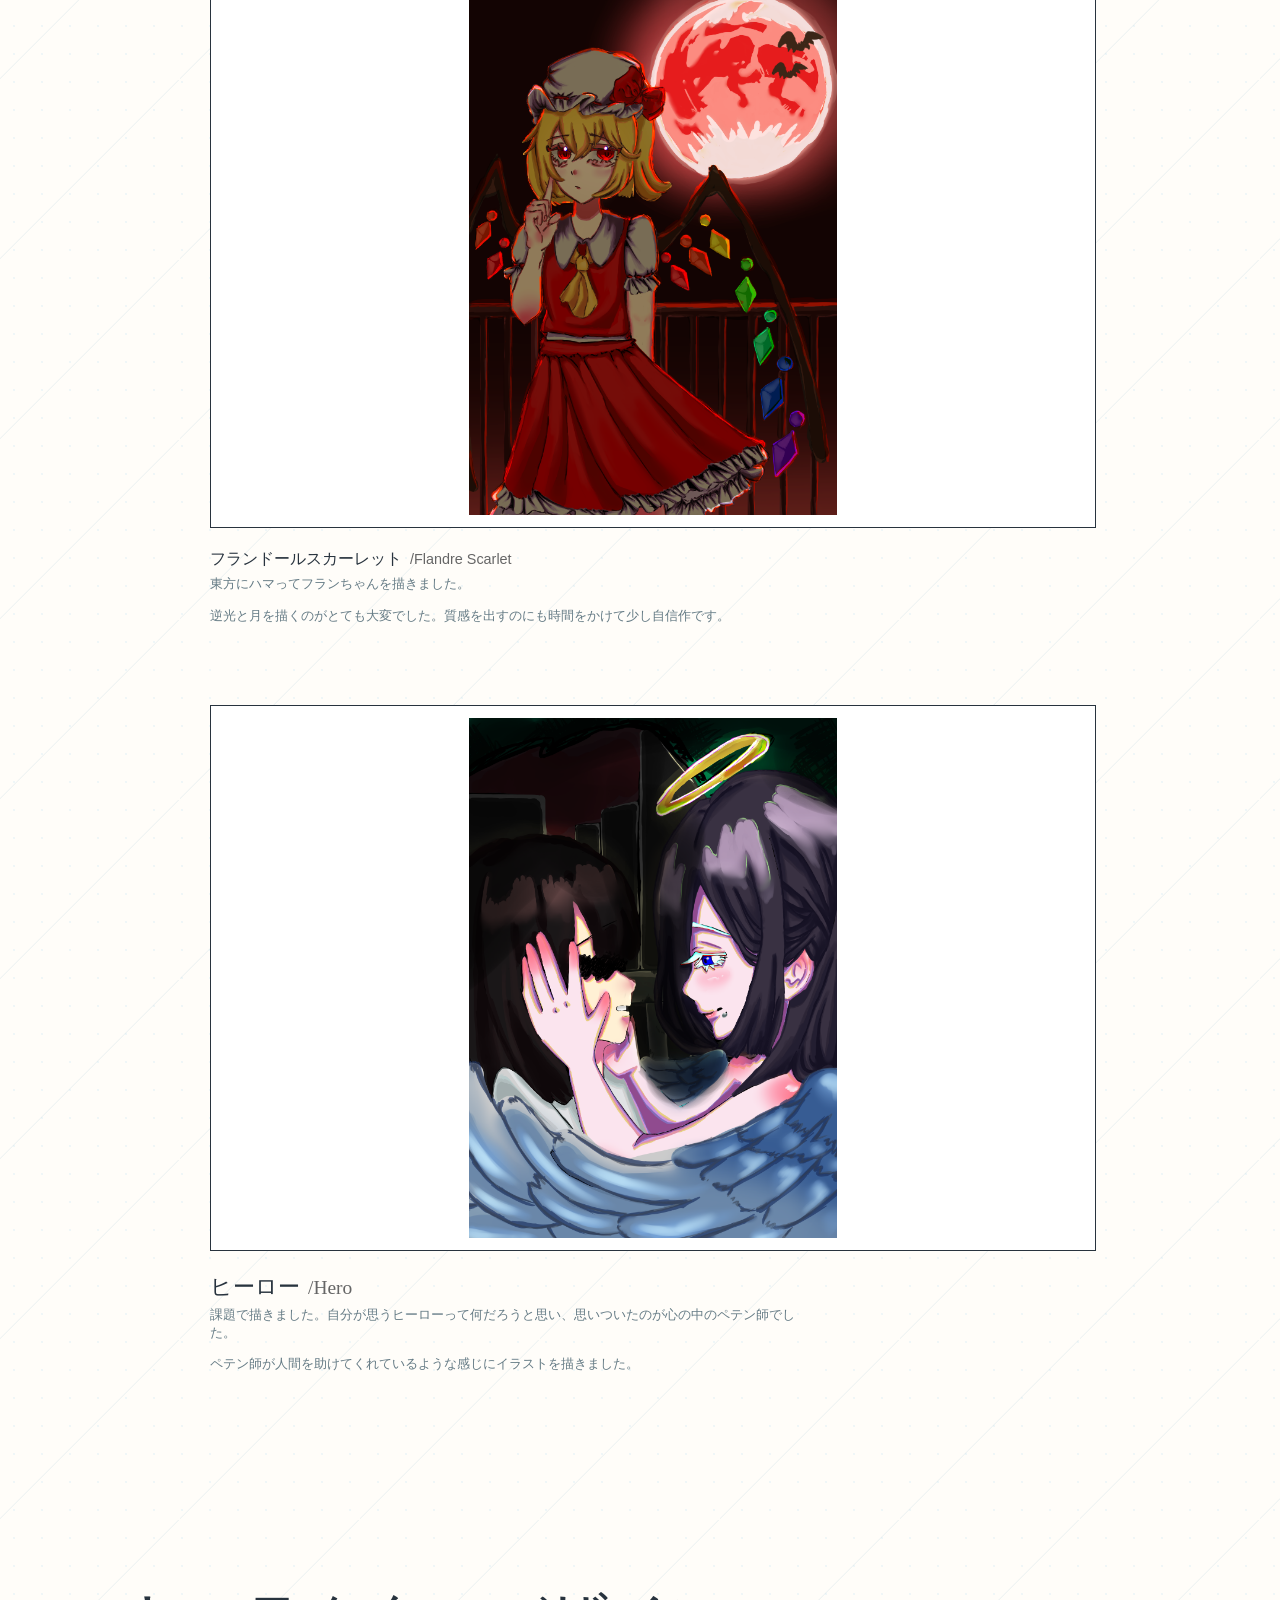
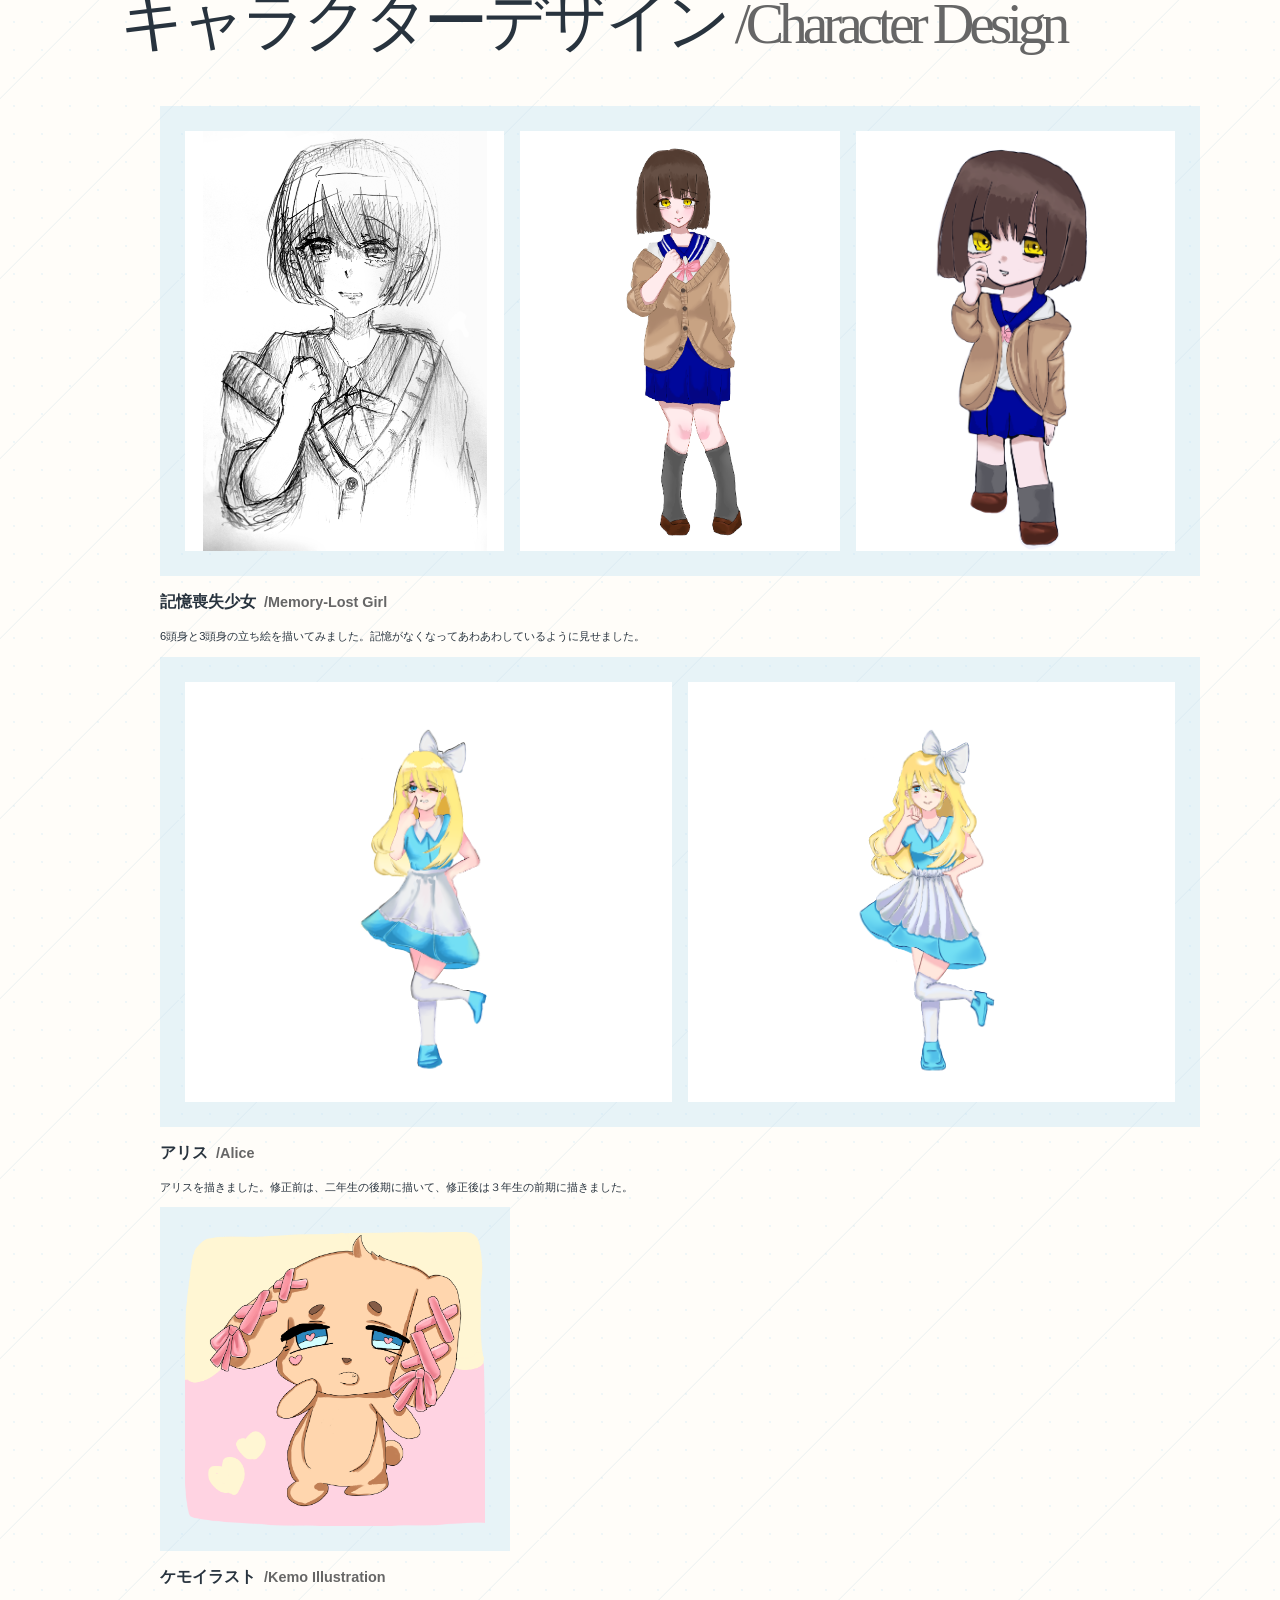
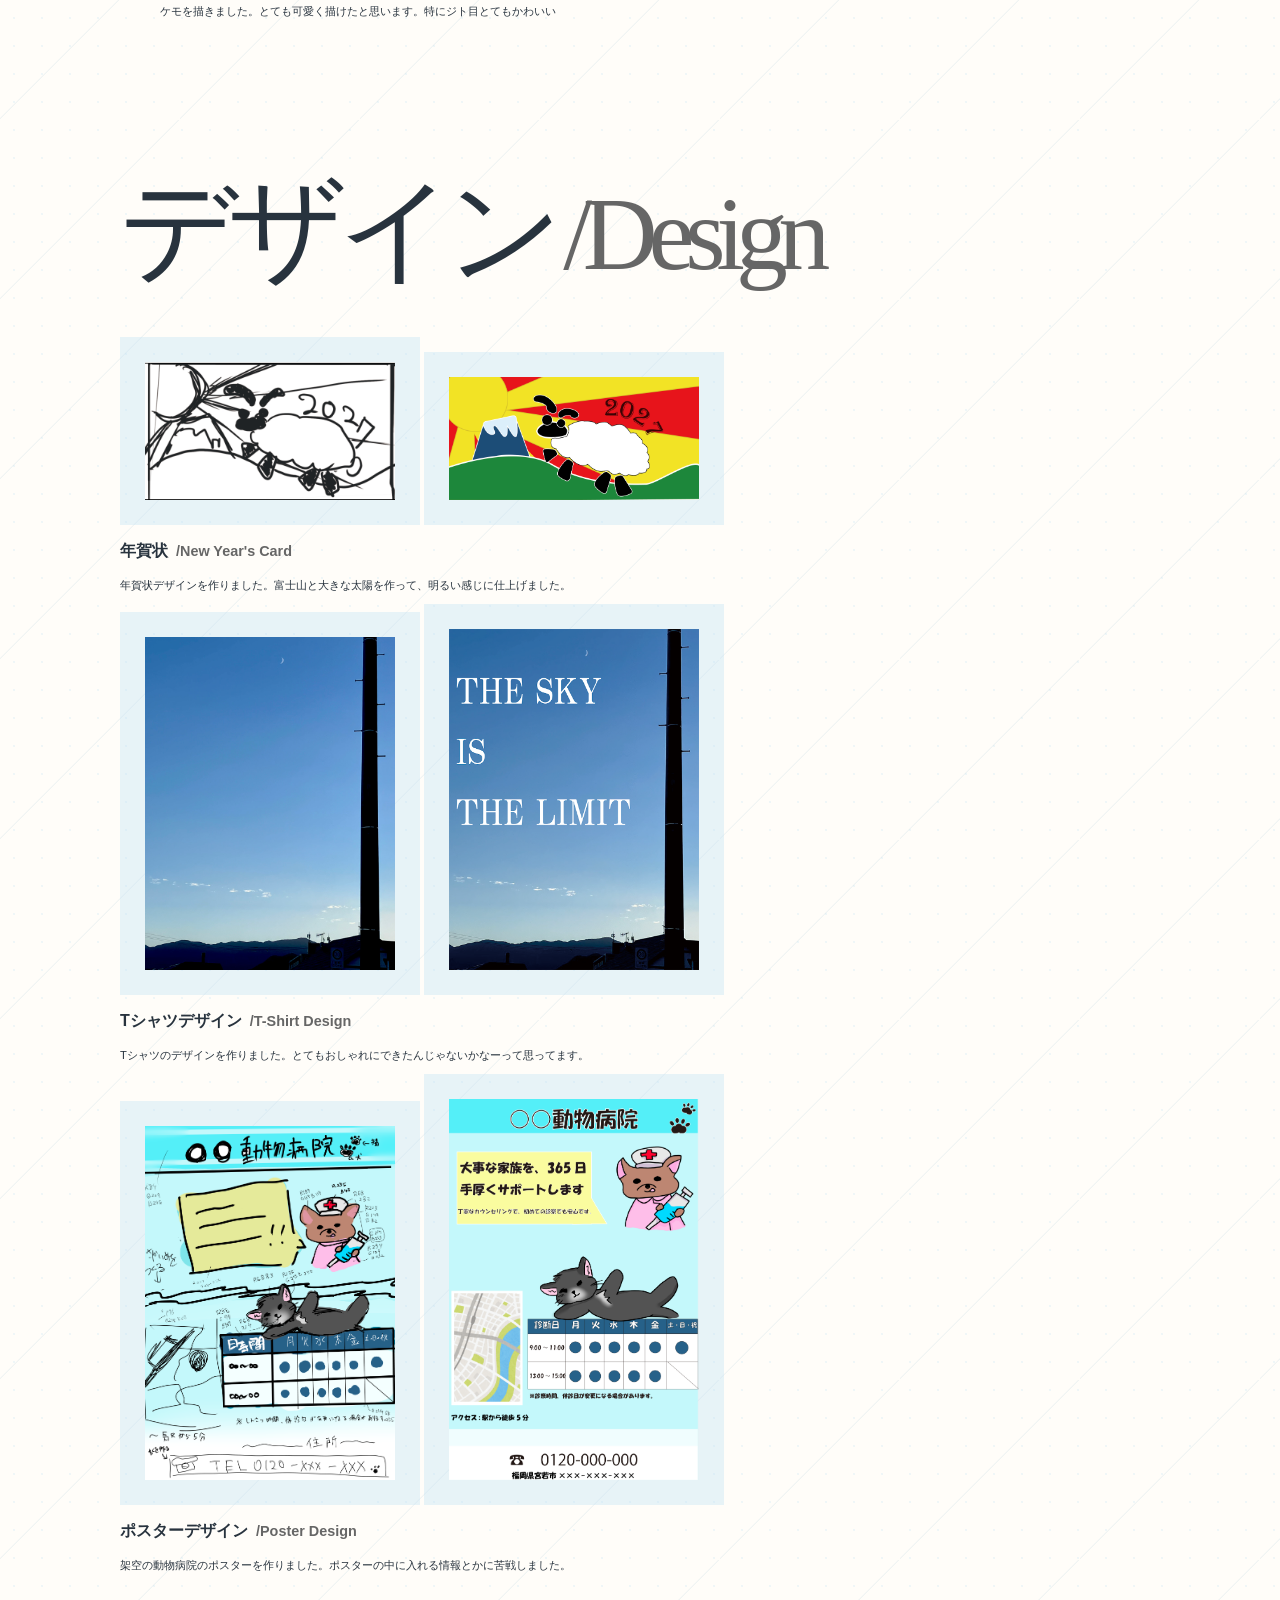
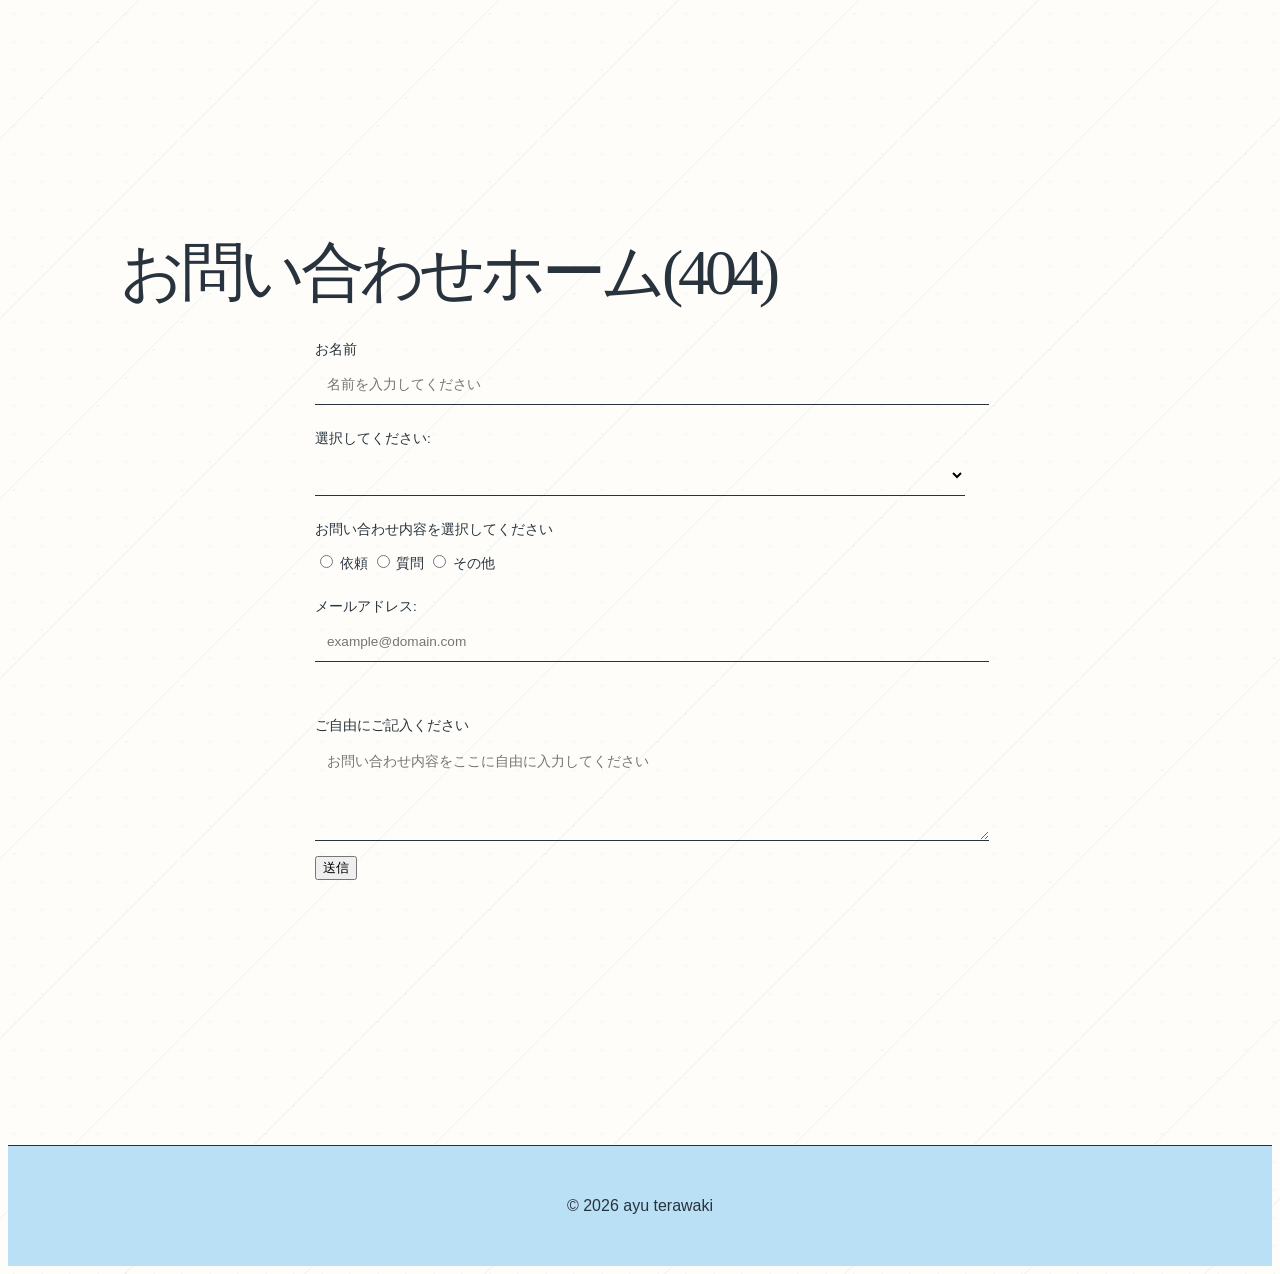
==== commit 3e69ab1f: "Add files via upload" ====
--- a/index.html
+++ b/index.html
@@ -24,7 +24,7 @@
     <section id="about" class="page-content default">
         <main>
             <h1>About</h1>
-            <p>学生ですイラストをよく描いたりします。イラスト以外にも小説を書いたりしています。</p>
+            <p>学生やってます。イラストをよく描いたりします。イラスト以外にも小説を書いたりしています。</p>
             <p>このサイトにイラストやキャラデザ、デザインなどを掲載しています。よければご覧ください。</p>
             <p class="en-text">I’m a student who frequently draws illustrations. Aside from art, I also write
                 novels.</p>
@@ -284,4 +284,4 @@
     <script src="script.js"></script>
 </body>
 
-</html>
+</html>
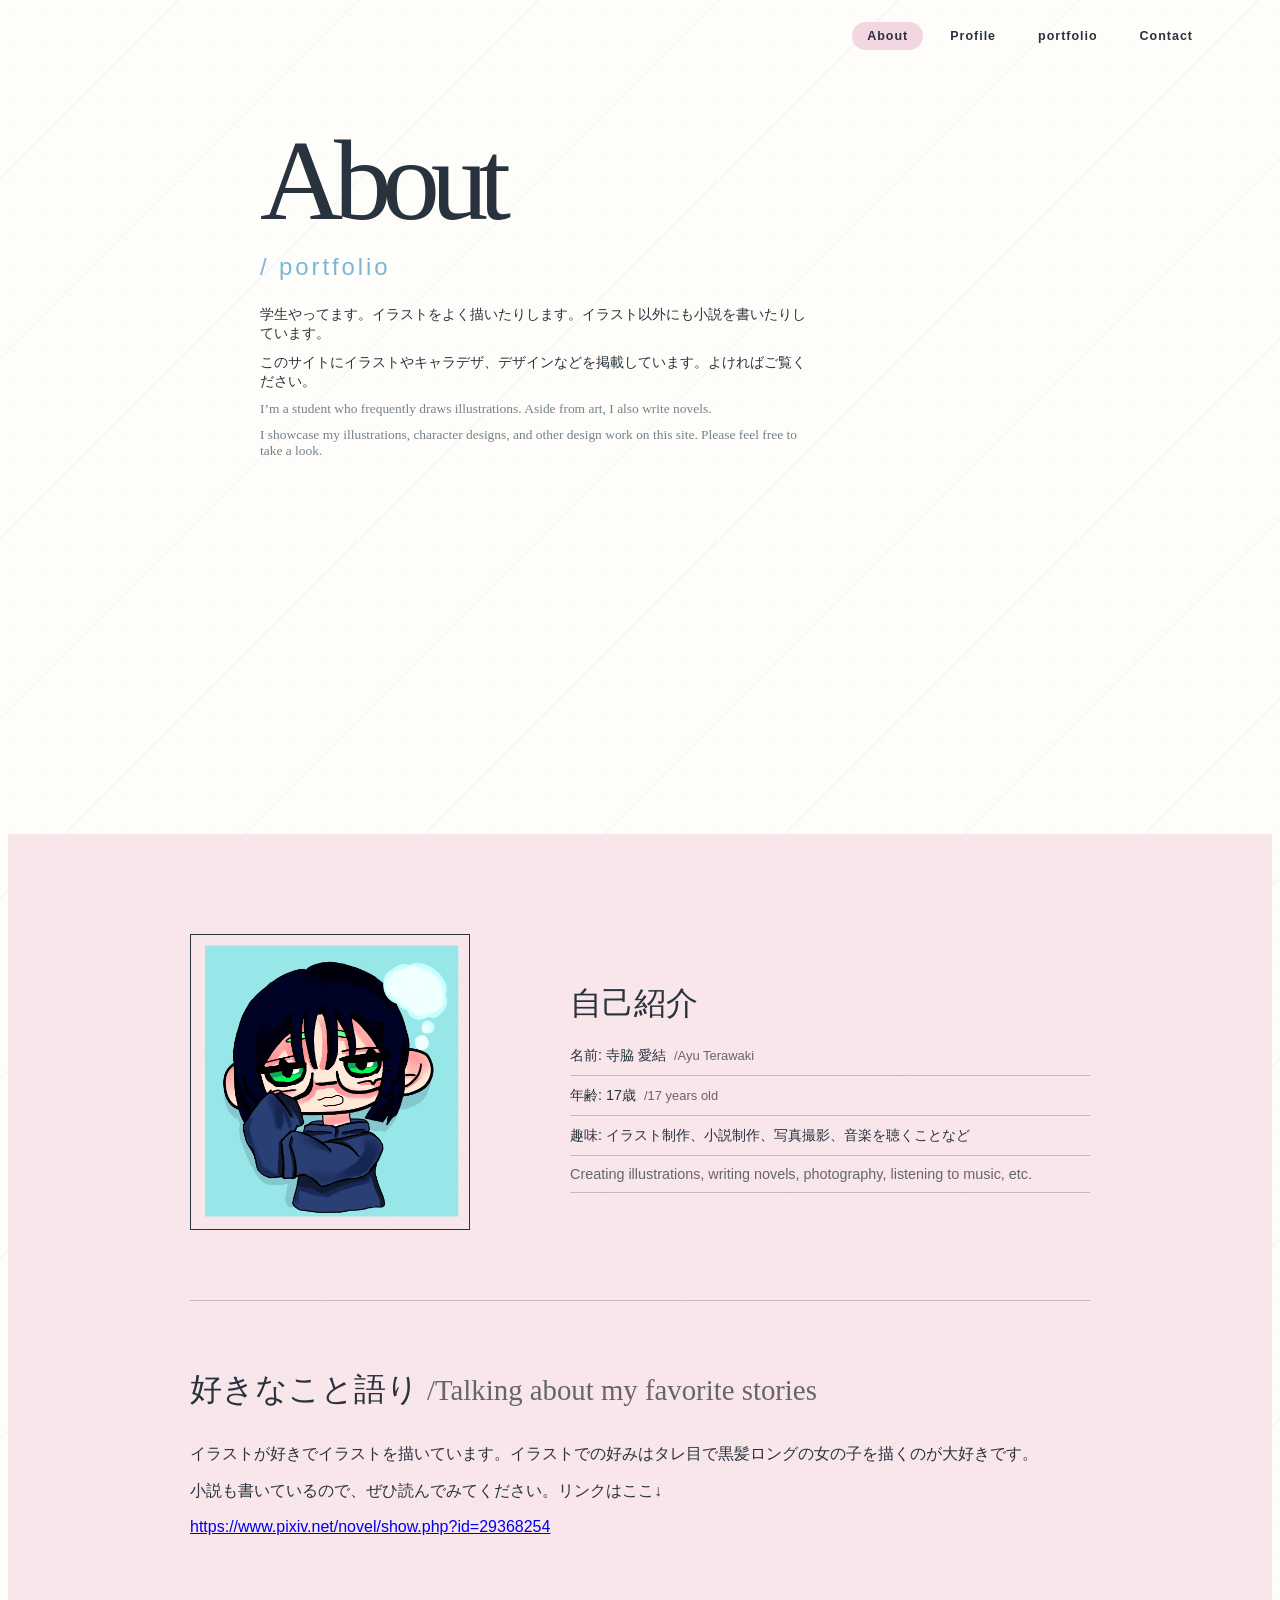
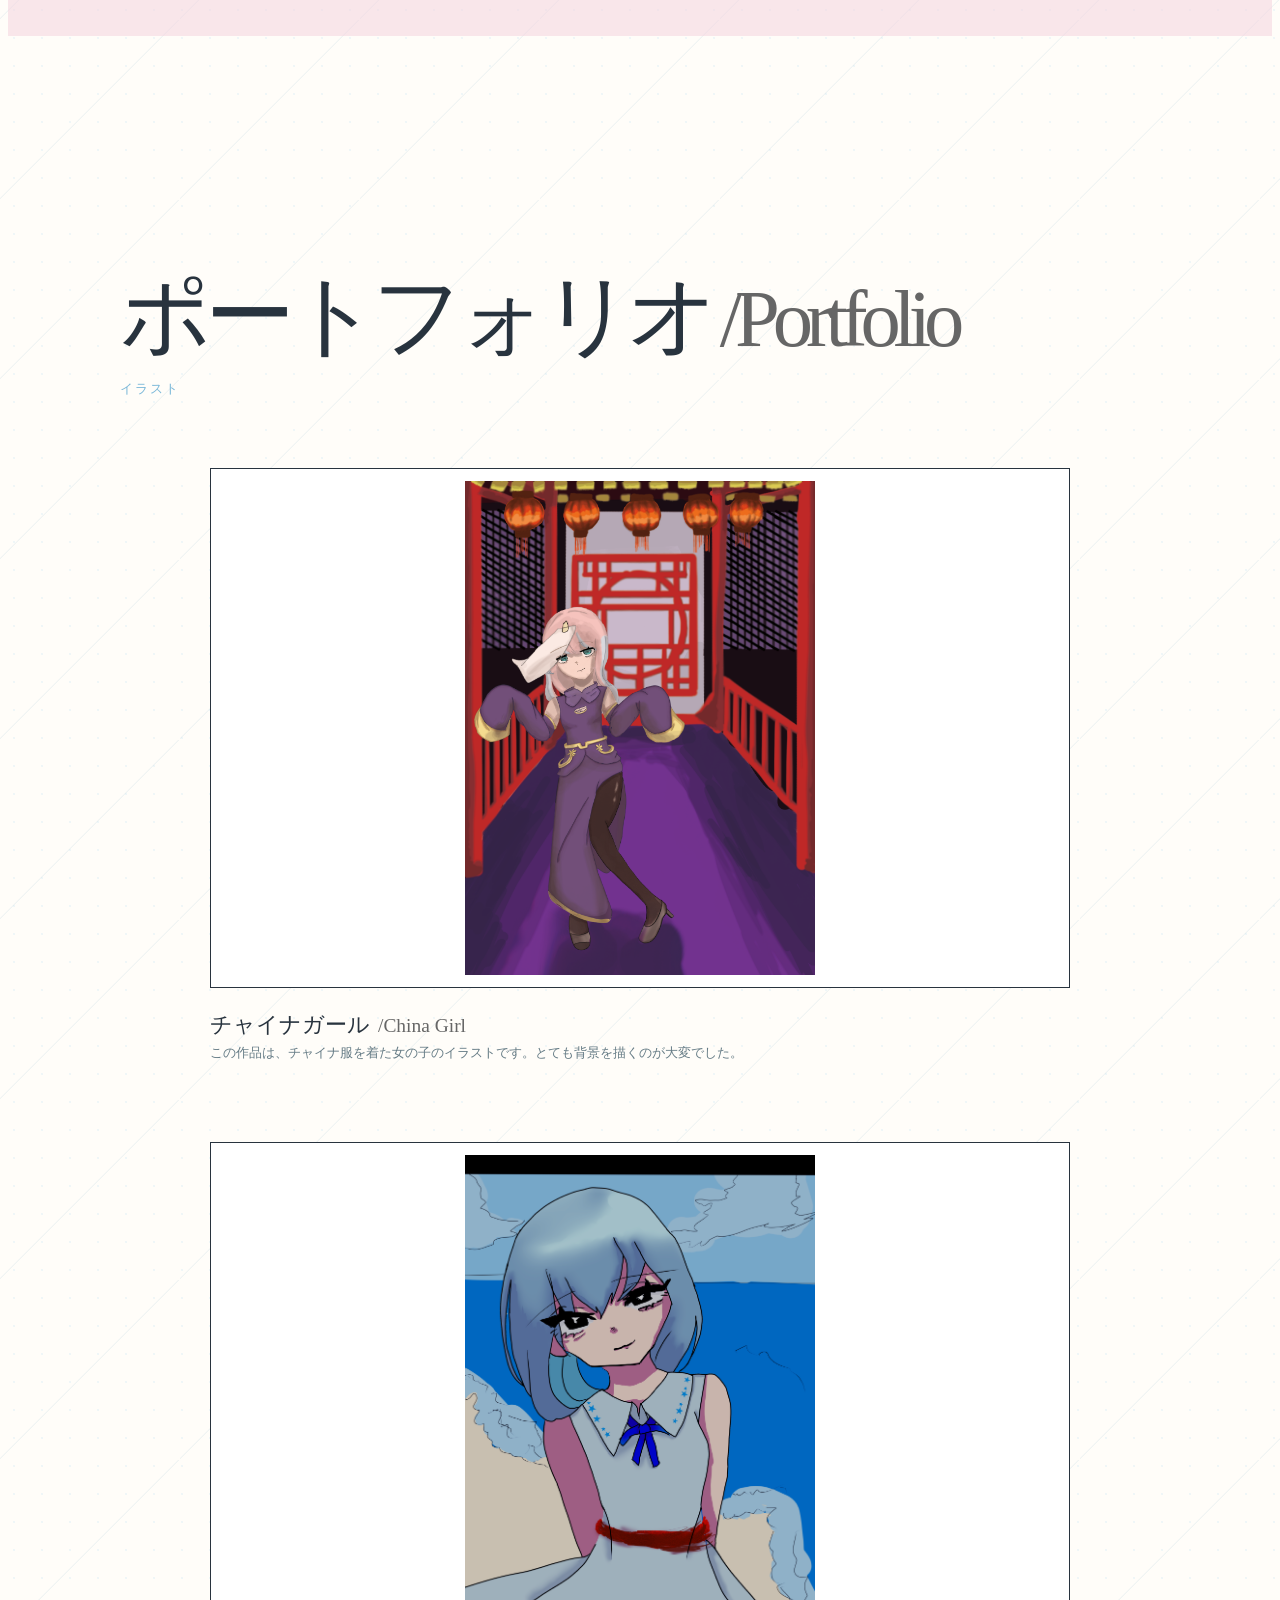
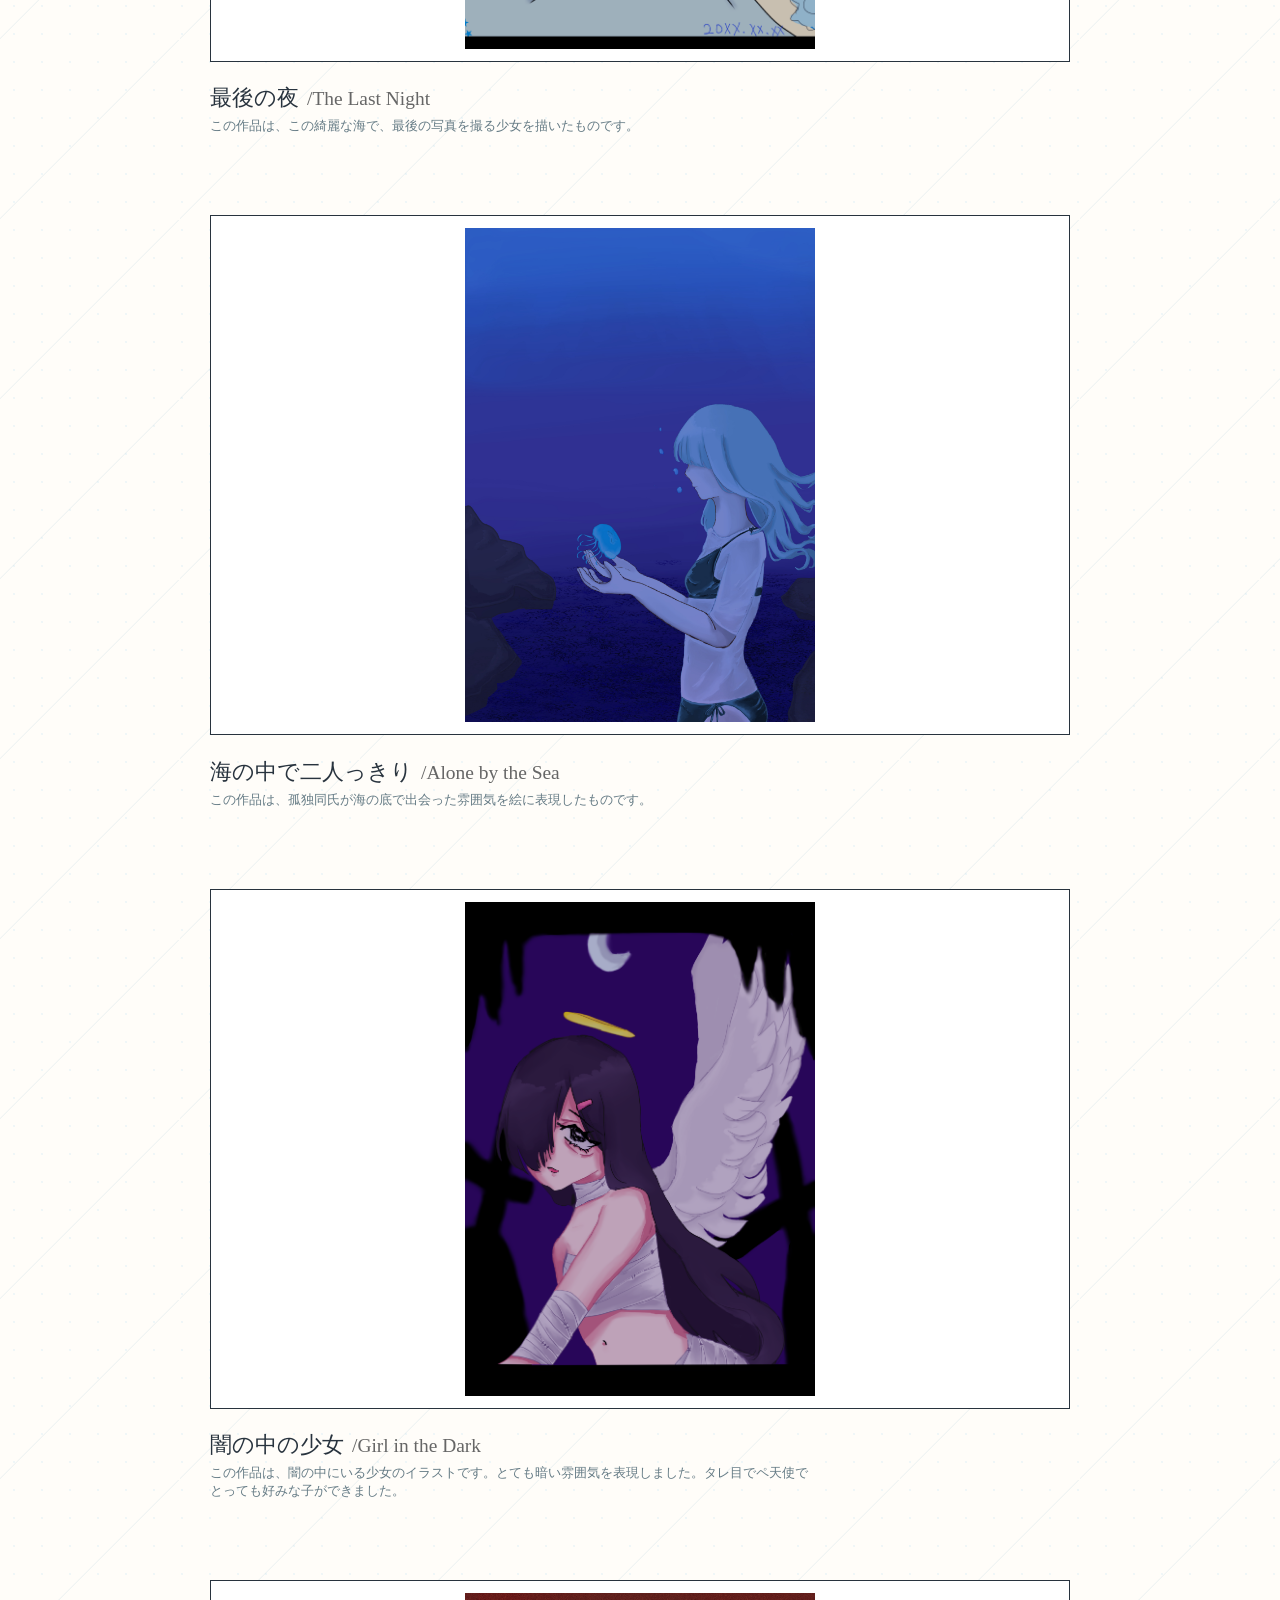
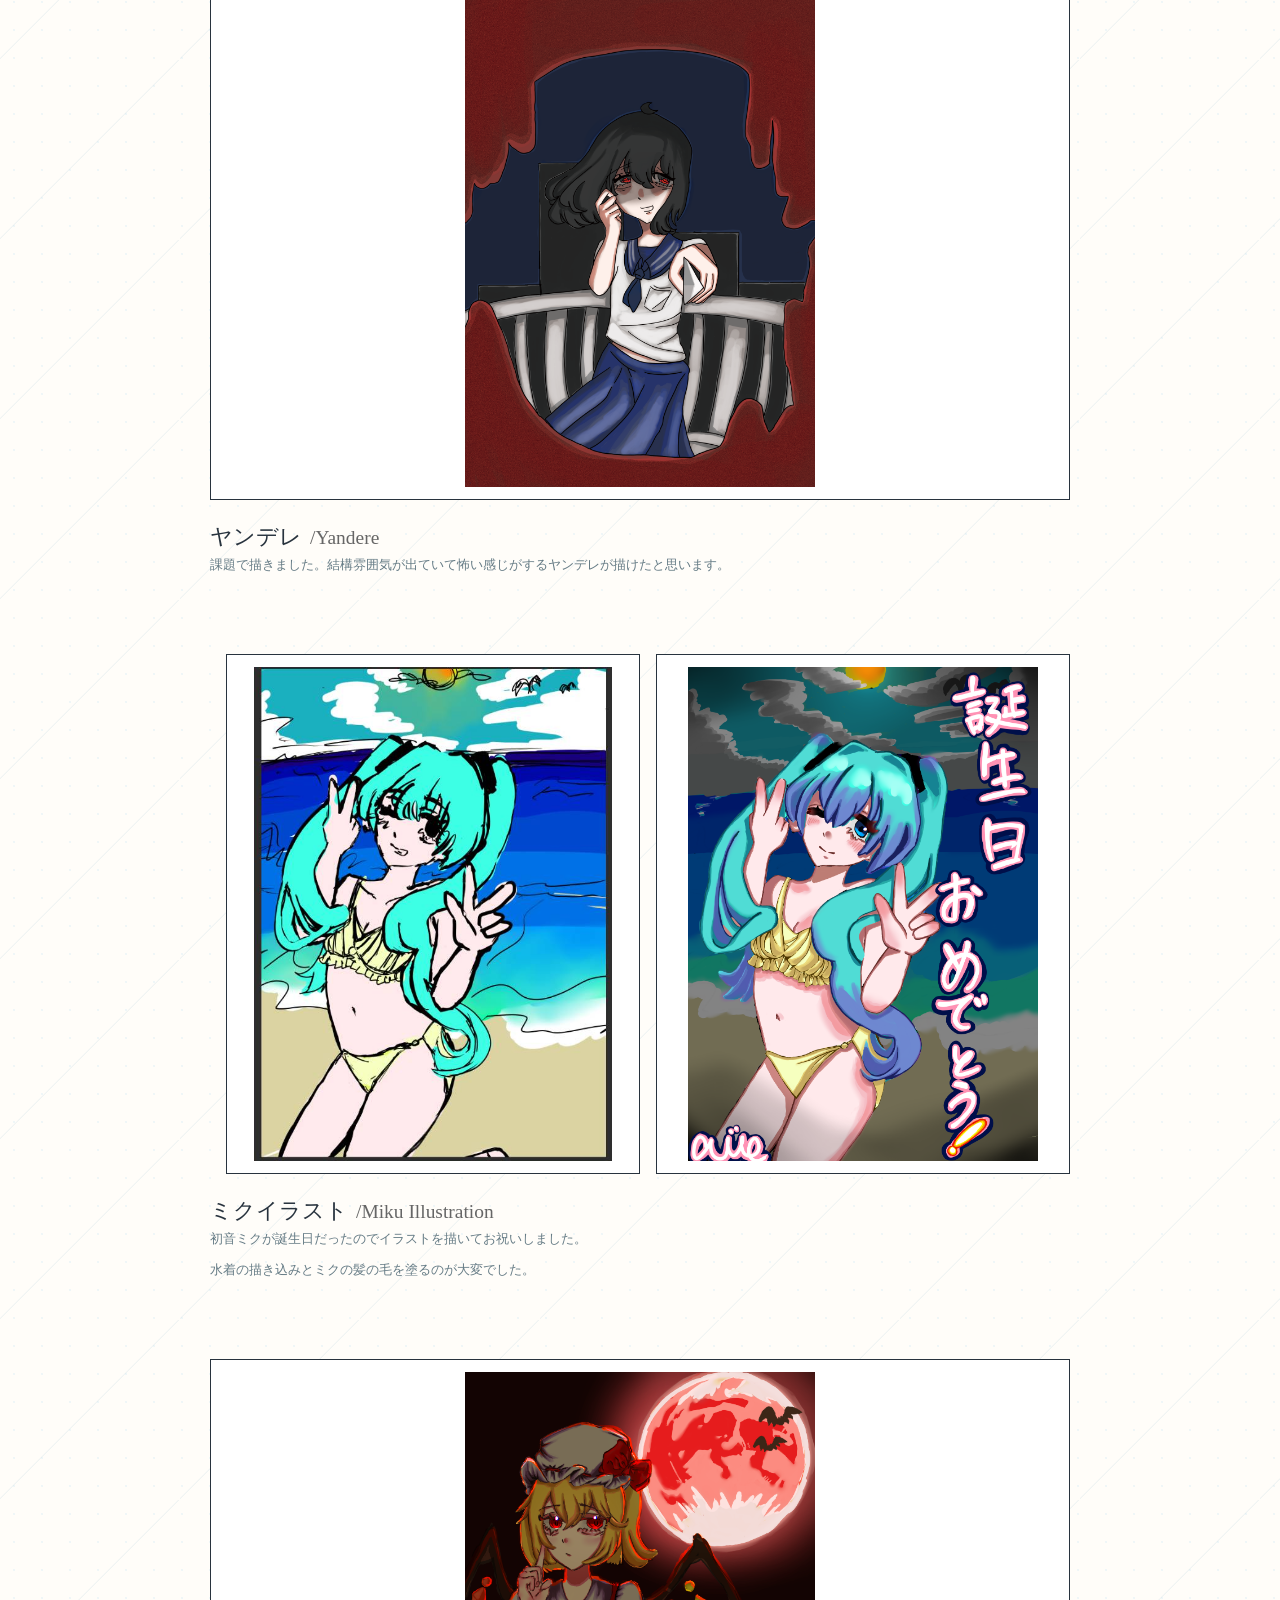
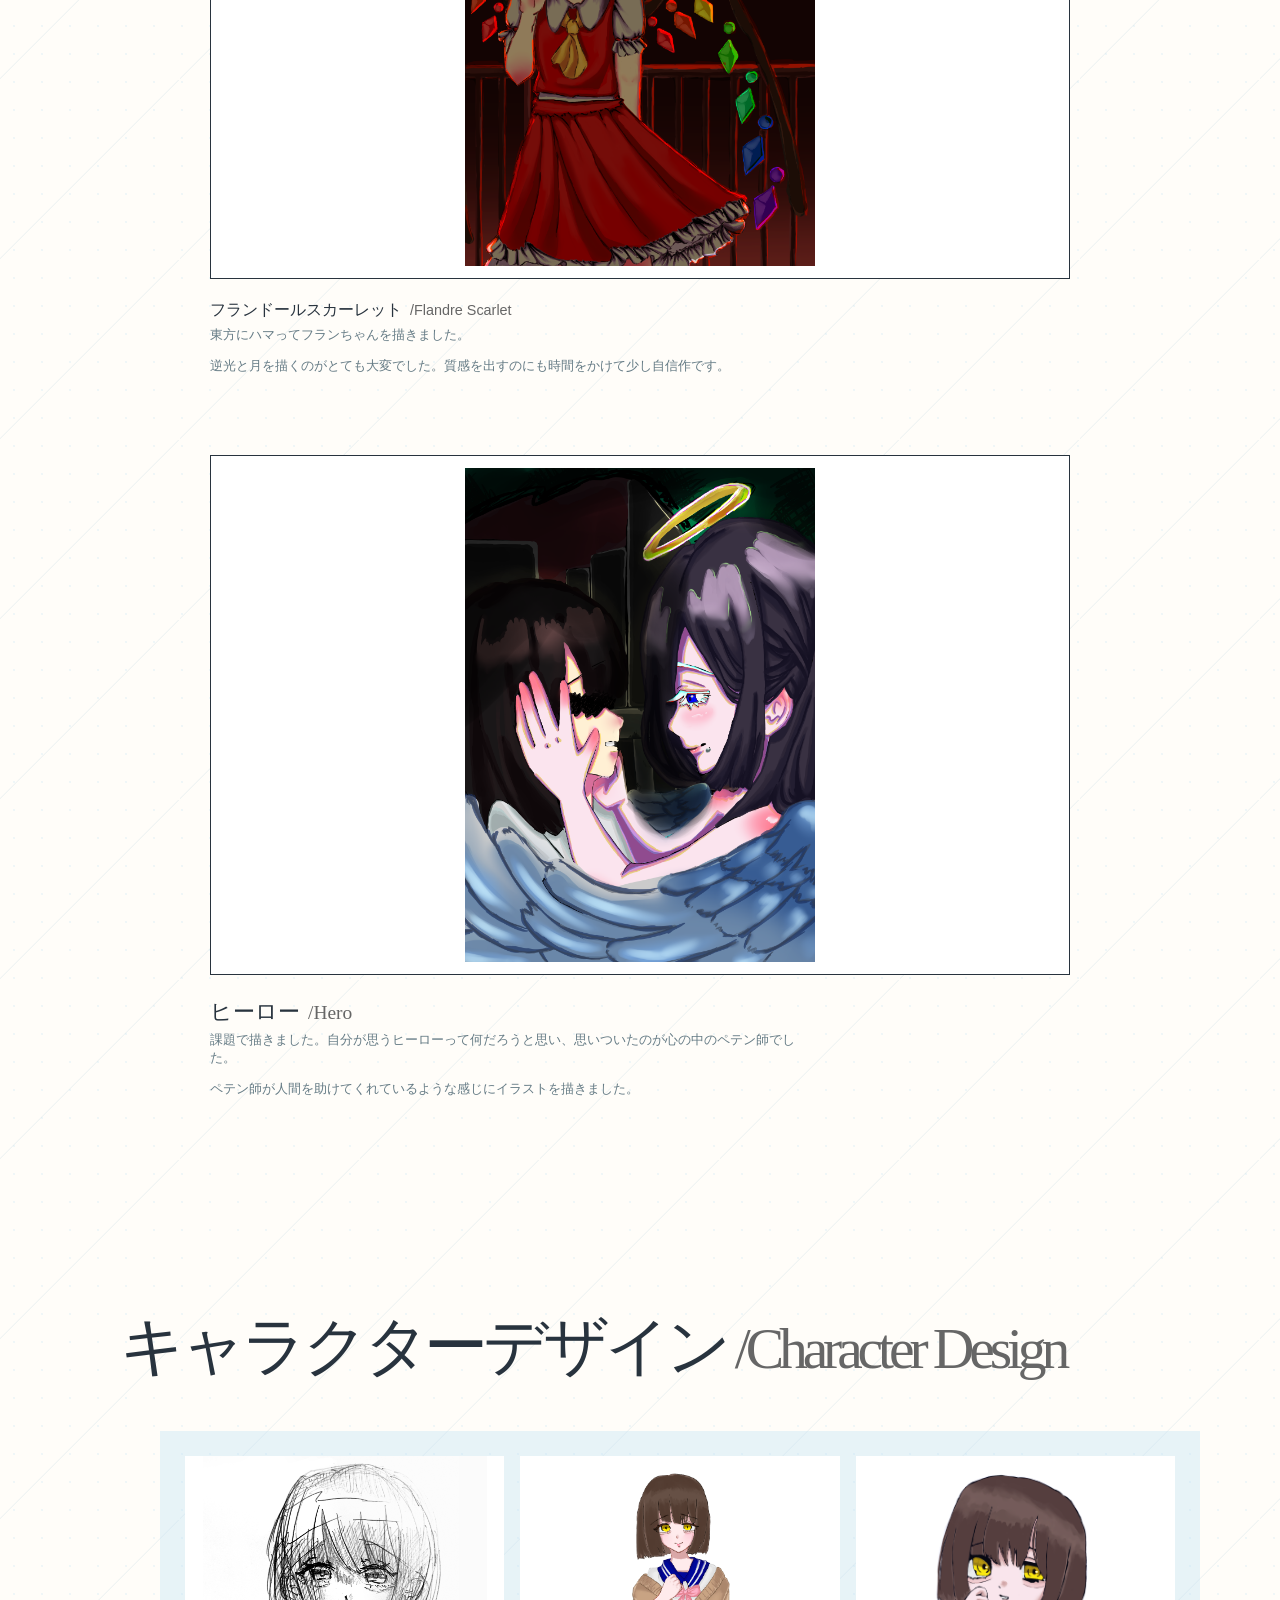
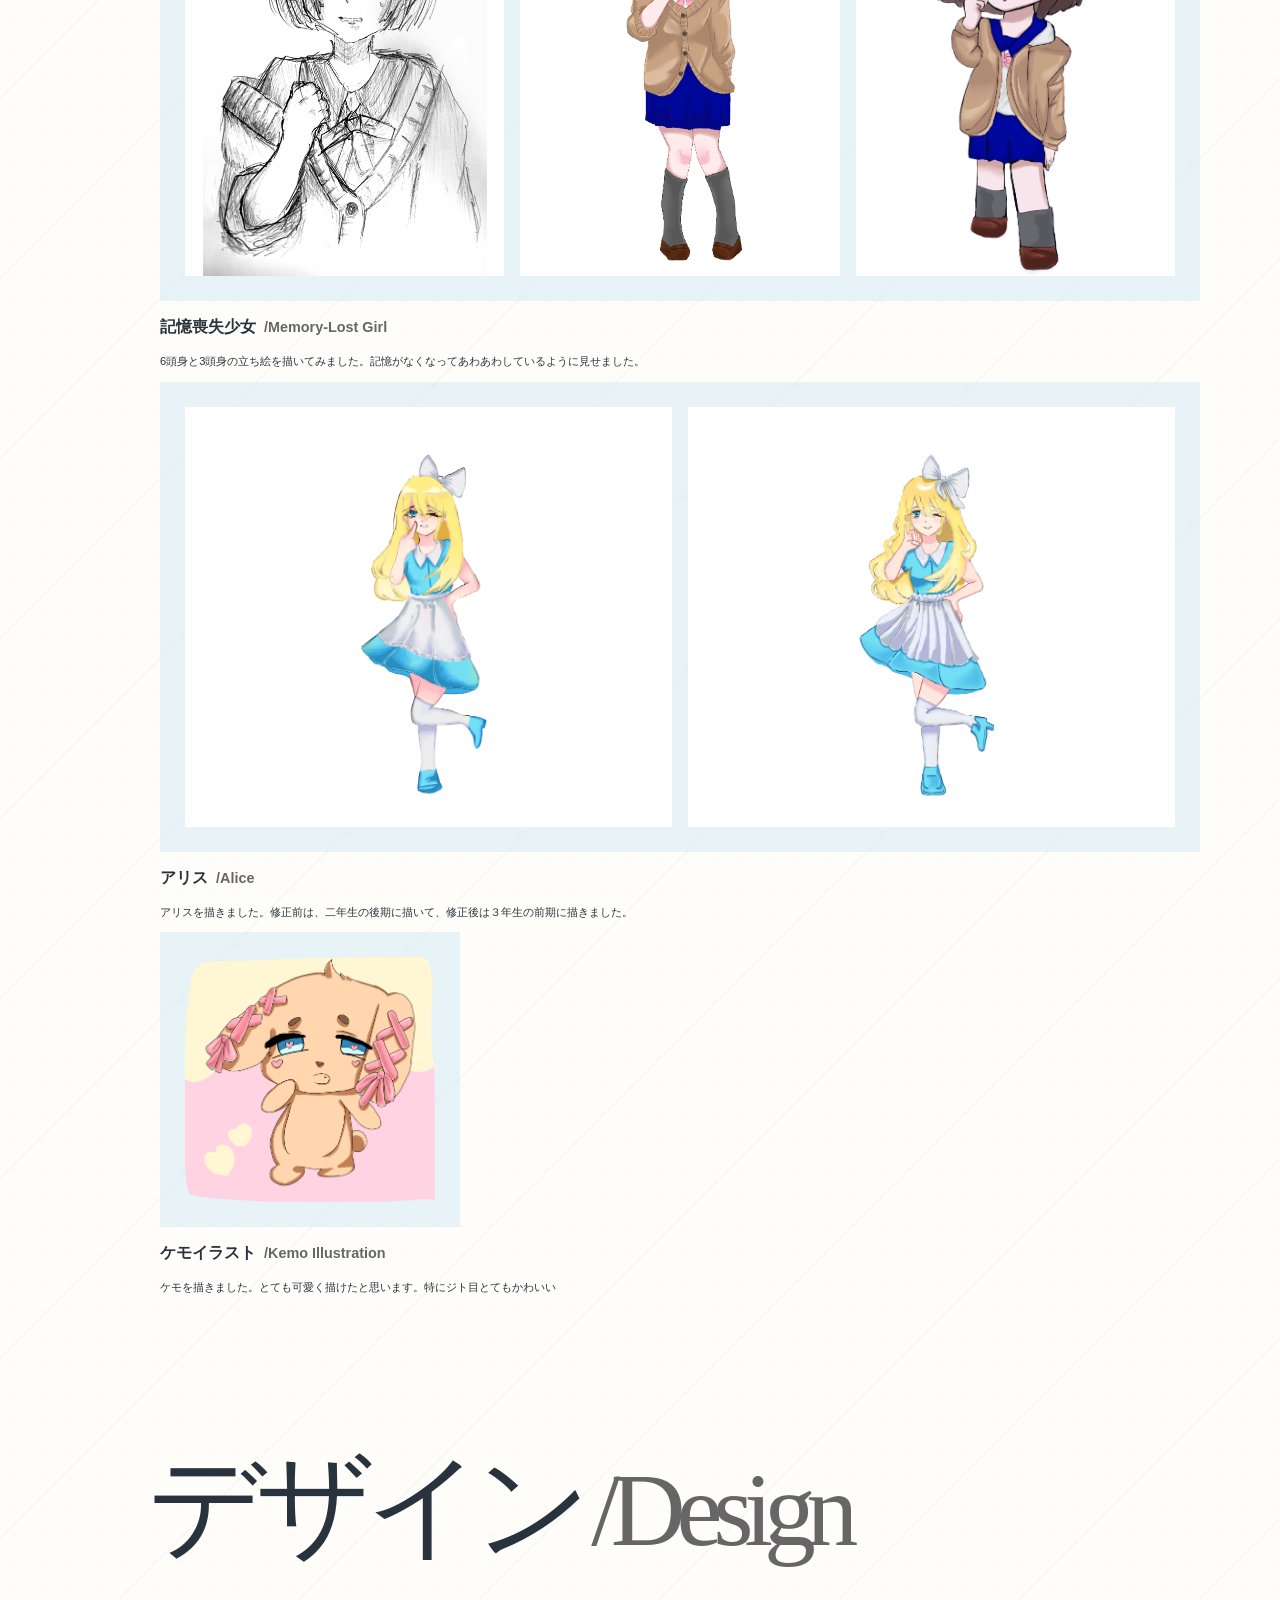
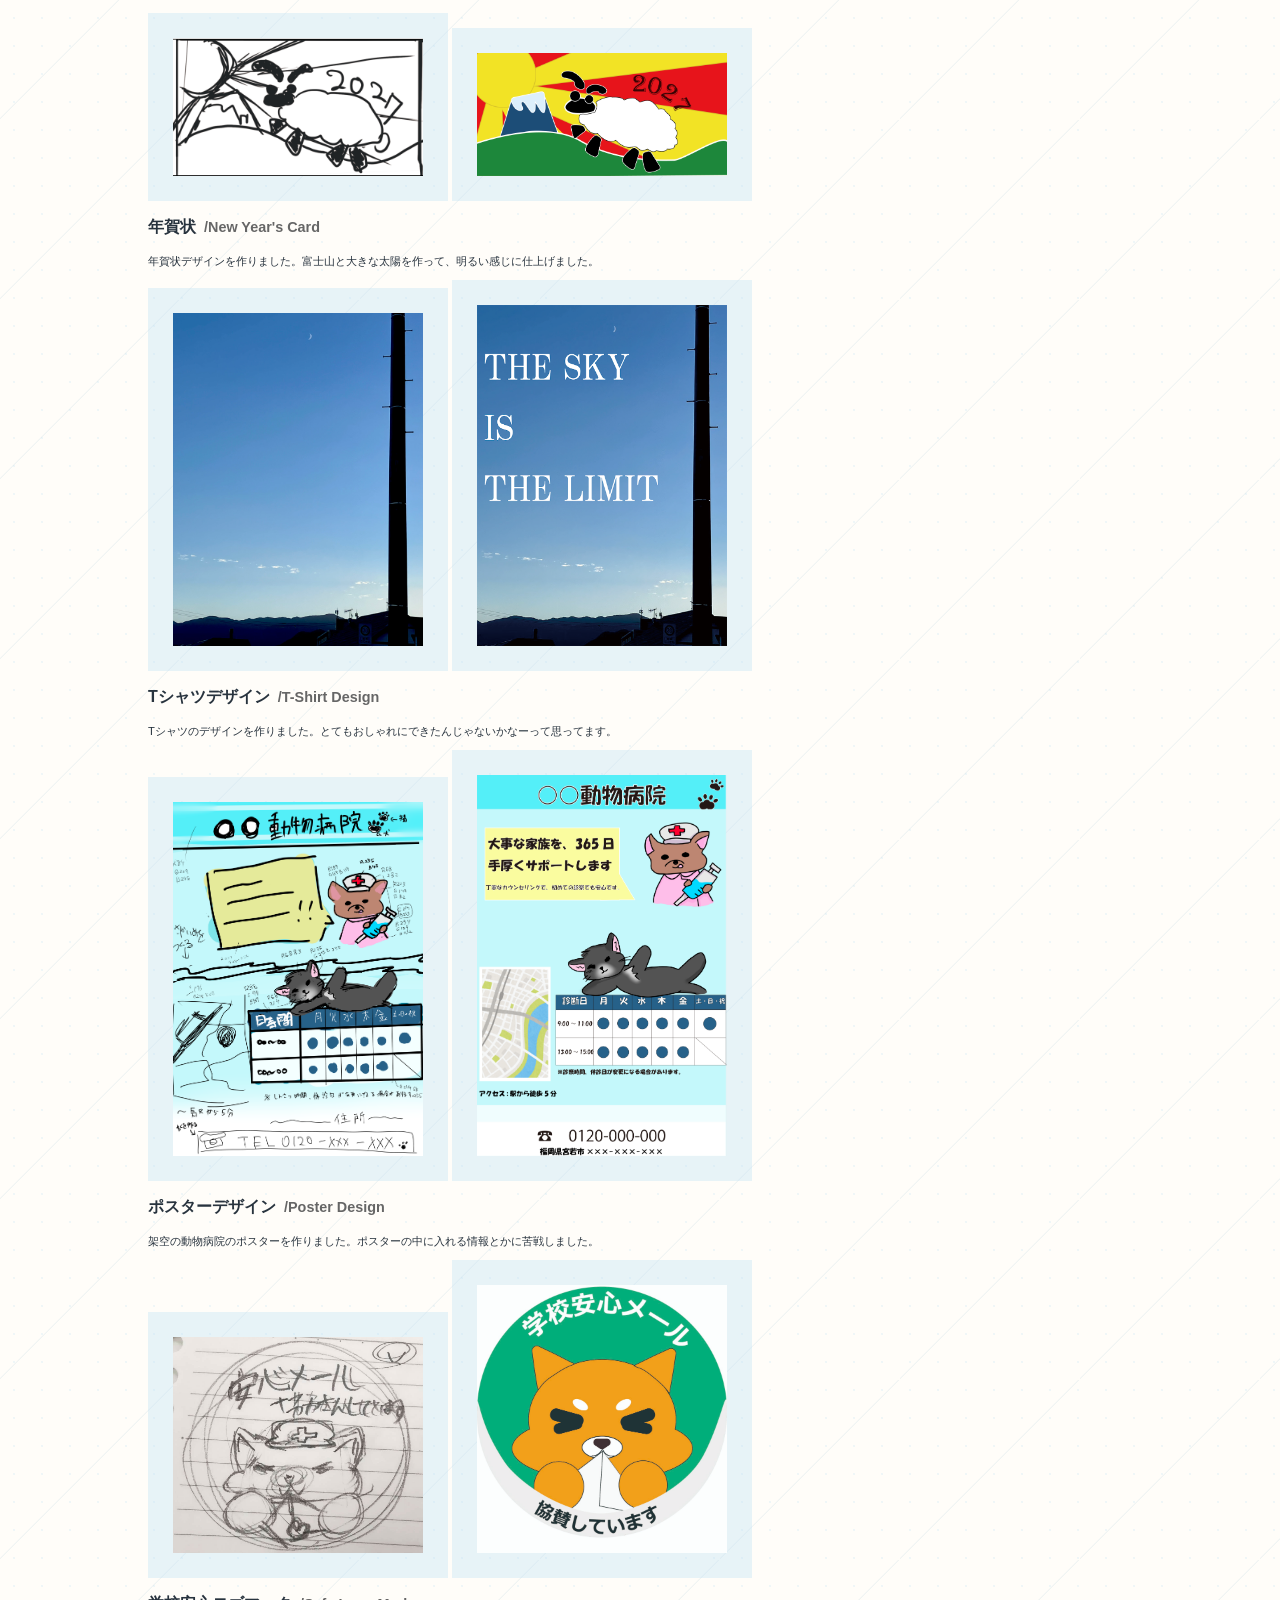
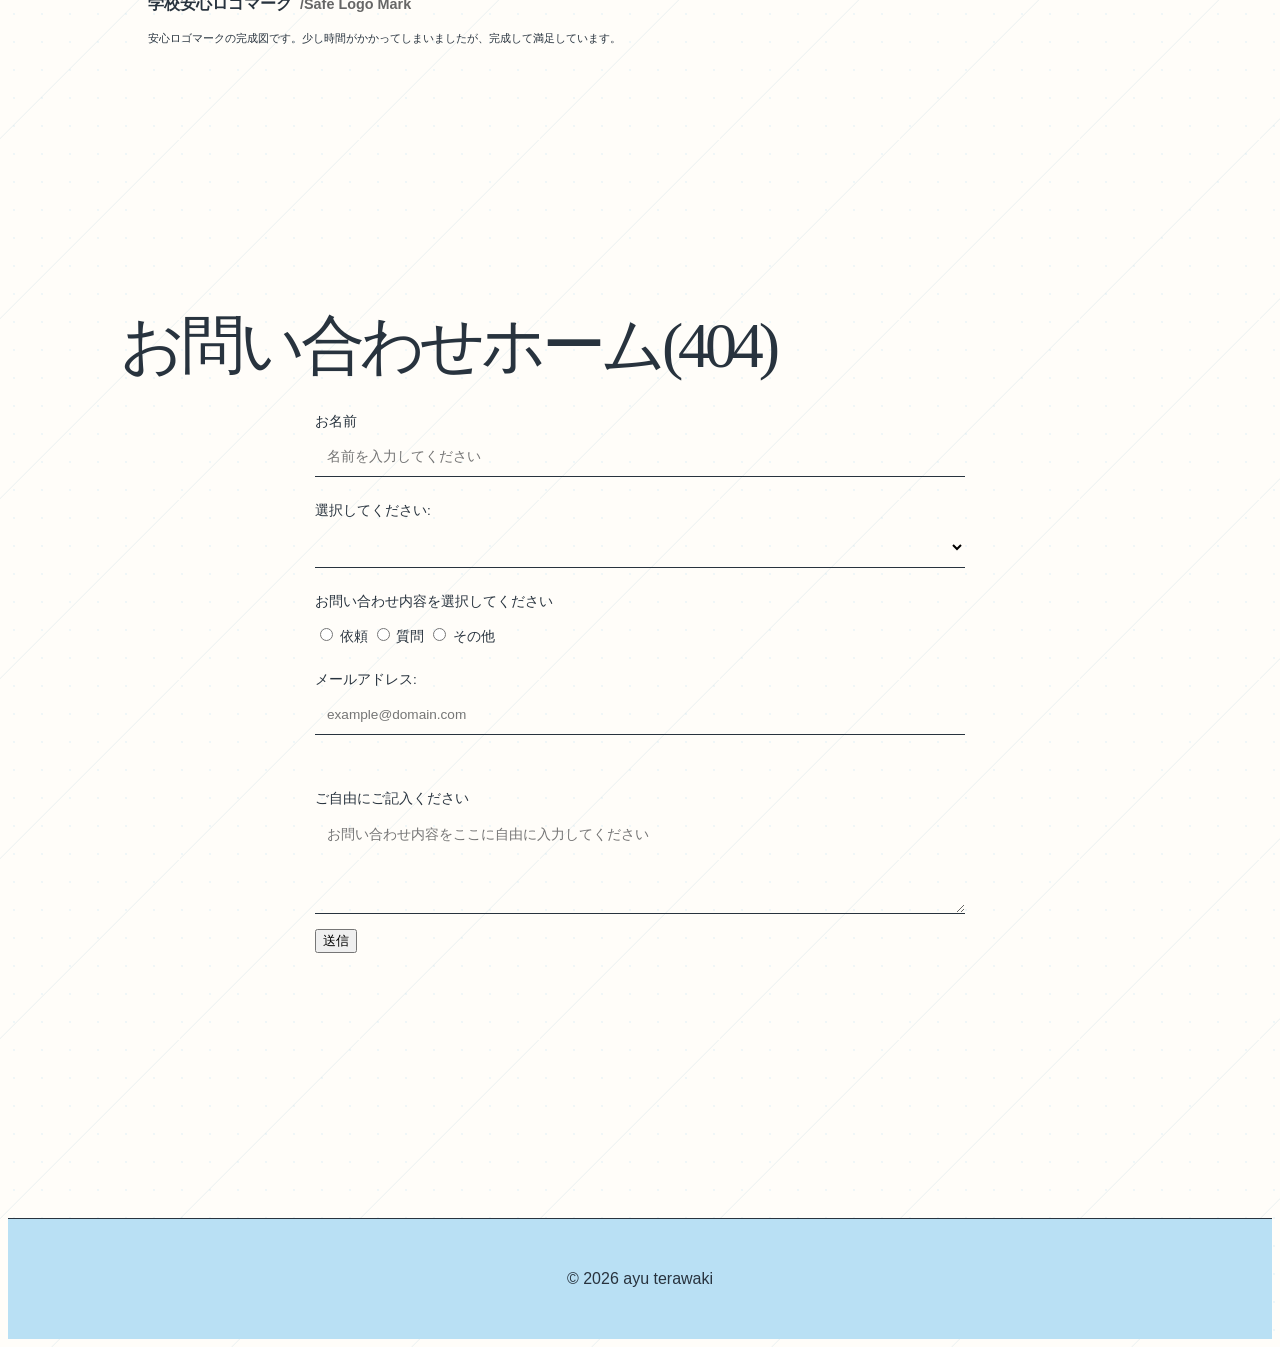
==== commit 3f0b71fa: "Add files via upload" ====
--- a/index.html
+++ b/index.html
@@ -73,8 +73,8 @@
         <div class="story-content">
             <h3>好きなこと語り<span class="en-text">/Talking about my favorite stories</span></h3>
             <p>イラストが好きでイラストを描いています。イラストでの好みはタレ目で黒髪ロングの女の子を描くのが大好きです。</p>
-            <p>イラスト以外にも小説を書いたり、キャラクターデザイン、あまり得意ではないデザインにも今年挑戦しています。</p>
-            <p><strong>余談:</strong> 最近東方にハマりだしてファンアートを描き始めました。推しフランちゃんと霊夢です</p>
+            <p>小説も書いているので、ぜひ読んでみてください。リンクはここ↓</p>
+            <a link href="https://www.pixiv.net/novel/show.php?id=29368254" class="pixiv-link">https://www.pixiv.net/novel/show.php?id=29368254</a>
         </div>
 
     </section>
@@ -227,6 +227,12 @@
         <figcaption>
             <h3>ポスターデザイン<span class="en-text">/Poster Design</span></h3>
             <p>架空の動物病院のポスターを作りました。ポスターの中に入れる情報とかに苦戦しました。</p>
+        </figcaption>
+        <img src="画像/15792.jpg" alt="安心ロゴマーク下書き" class="portfolio-img" style="width: 300px; height: auto;">
+        <img src="画像/学校安心ロゴマーク.jpg" alt="安心ロゴマーク完成" class="portfolio-img" style="width: 300px; height: auto;">
+        <figcaption>
+            <h3>学校安心ロゴマーク<span class="en-text">/Safe Logo Mark</span></h3>
+            <p>安心ロゴマークの完成図です。少し時間がかかってしまいましたが、完成して満足しています。</p>
         </figcaption>
 
     </section>
--- a/WEBサイト.css
+++ b/WEBサイト.css
@@ -13,8 +13,8 @@
     position: sticky;
     top: 0;
     z-index: 999;
-    background-color: #f6f6fe;
-    border-bottom: 2px solid #333;
+    /* background-color: #f6f6fe;
+    border-bottom: 2px solid #333; */
     /* 下線をつけてヘッダーらしく */
     padding: 15px 20px;
 }
@@ -387,8 +387,8 @@
     max-width: none !important;
     margin: 0 !important;
     padding: 14px 5vw;
-    background: var(--site-sky);
-    border-bottom: 1px solid var(--site-ink);
+    /* background: var(--site-sky);
+    border-bottom: 1px solid var(--site-ink); */
 }
 
 .nav-container ul {
@@ -792,4 +792,221 @@
         min-width: 220px;
         height: 320px;
     }
-}+}
+
+/* Responsive overrides */
+*,
+*::before,
+*::after {
+    box-sizing: border-box;
+}
+
+html,
+body {
+    max-width: 100%;
+    overflow-x: hidden;
+}
+
+img,
+picture {
+    max-width: 100%;
+}
+
+picture {
+    display: block;
+}
+
+@media (max-width: 640px) {
+    header.nav-container {
+        padding: 10px 12px;
+    }
+
+    .nav-container ul {
+        gap: 4px;
+    }
+
+    .nav-container a {
+        padding: 8px 9px;
+        font-size: clamp(.68rem, 3vw, .78rem);
+        letter-spacing: 0;
+    }
+
+    .page-content,
+    .page-content:not(#about):not(#profile):not(#portfolio):not(#contact) {
+        width: calc(100% - 24px);
+        padding-top: 56px;
+    }
+
+    #about {
+        min-height: 520px;
+        padding-top: 25px;
+    }
+
+    #about h1,
+    #portfolio > h2,
+    .page-content > h2 {
+        font-size: clamp(2.6rem, 14vw, 4.2rem);
+        line-height: .95;
+    }
+
+    #about main p,
+    .story-content p,
+    #portfolio figcaption p {
+        font-size: clamp(.8rem, 3.5vw, .95rem);
+        line-height: 1.75;
+    }
+
+    #profile {
+        padding: 56px 12px 70px;
+    }
+
+    .profile-container {
+        gap: 0;
+        margin-bottom: 45px;
+    }
+
+    .icon-img {
+        width: min(100%, 250px);
+    }
+
+    .sub-title table {
+        margin-top: 0 !important;
+        table-layout: fixed;
+    }
+
+    .sub-title table th,
+    .sub-title table td {
+        overflow-wrap: anywhere;
+        word-break: break-word;
+        line-height: 1.65;
+    }
+
+    .sub-title table th {
+        font-size: clamp(1.35rem, 6vw, 1.8rem) !important;
+    }
+
+    .sub-title table td {
+        font-size: clamp(.82rem, 3.7vw, 1rem) !important;
+    }
+
+    .en-text {
+        margin-left: 4px;
+    }
+
+    .story-content h3 {
+        font-size: clamp(1.45rem, 7vw, 2rem);
+        line-height: 1.35;
+    }
+
+    .pixiv-link {
+        display: block;
+        overflow-wrap: anywhere;
+    }
+
+    #portfolio {
+        padding-top: 70px;
+    }
+
+    #portfolio .single-img {
+        width: 100%;
+        margin: 42px auto 12px;
+        padding: 6px;
+    }
+
+    #portfolio .single-img img,
+    #portfolio .miku-images img {
+        width: 100%;
+        height: auto;
+        min-height: 0;
+        max-height: none;
+        padding: 6px;
+        object-fit: contain;
+    }
+
+    #portfolio .miku-images {
+        display: block;
+    }
+
+    #portfolio .miku-images img + img {
+        margin-top: 10px;
+    }
+
+    #portfolio figcaption {
+        width: 100%;
+        margin-bottom: 48px;
+    }
+
+    #portfolio figcaption h3 {
+        font-size: clamp(1.05rem, 5vw, 1.35rem);
+        line-height: 1.45;
+    }
+
+    #portfolio .portfolio-img {
+        display: block;
+        width: min(100%, 300px) !important;
+        height: auto !important;
+        margin: 12px auto;
+    }
+
+    .work-card {
+        width: 100%;
+        max-width: 100%;
+    }
+
+    figure.work-card {
+        margin-right: 0;
+        margin-left: 0;
+    }
+
+    .awaawa-img .image-group,
+    .work-card.alice-img .image-group {
+        display: flex;
+        flex-direction: column;
+        align-items: center;
+        gap: 12px;
+        overflow: visible;
+        padding: 12px;
+    }
+
+    .awaawa-img .image-group img,
+    .work-card.alice-img .image-group img,
+    .kemo-img > .single-img {
+        width: min(100%, 300px) !important;
+        min-width: 0;
+        height: auto;
+        max-height: none;
+        object-fit: contain;
+    }
+
+    .work-card figcaption {
+        width: 100%;
+    }
+
+    #contact {
+        width: calc(100% - 24px);
+        padding-bottom: 75px;
+    }
+
+    #contact input[type="text"],
+    #contact input[type="email"],
+    #contact select,
+    #contact textarea {
+        max-width: 100%;
+        font-size: 1rem;
+    }
+
+    .image-modal {
+        padding: 14px;
+    }
+
+    .image-modal-content {
+        max-width: 100%;
+        max-height: 82vh;
+    }
+
+    .image-modal-close {
+        top: 8px;
+        right: 12px;
+        font-size: 2rem;
+    }
+}
